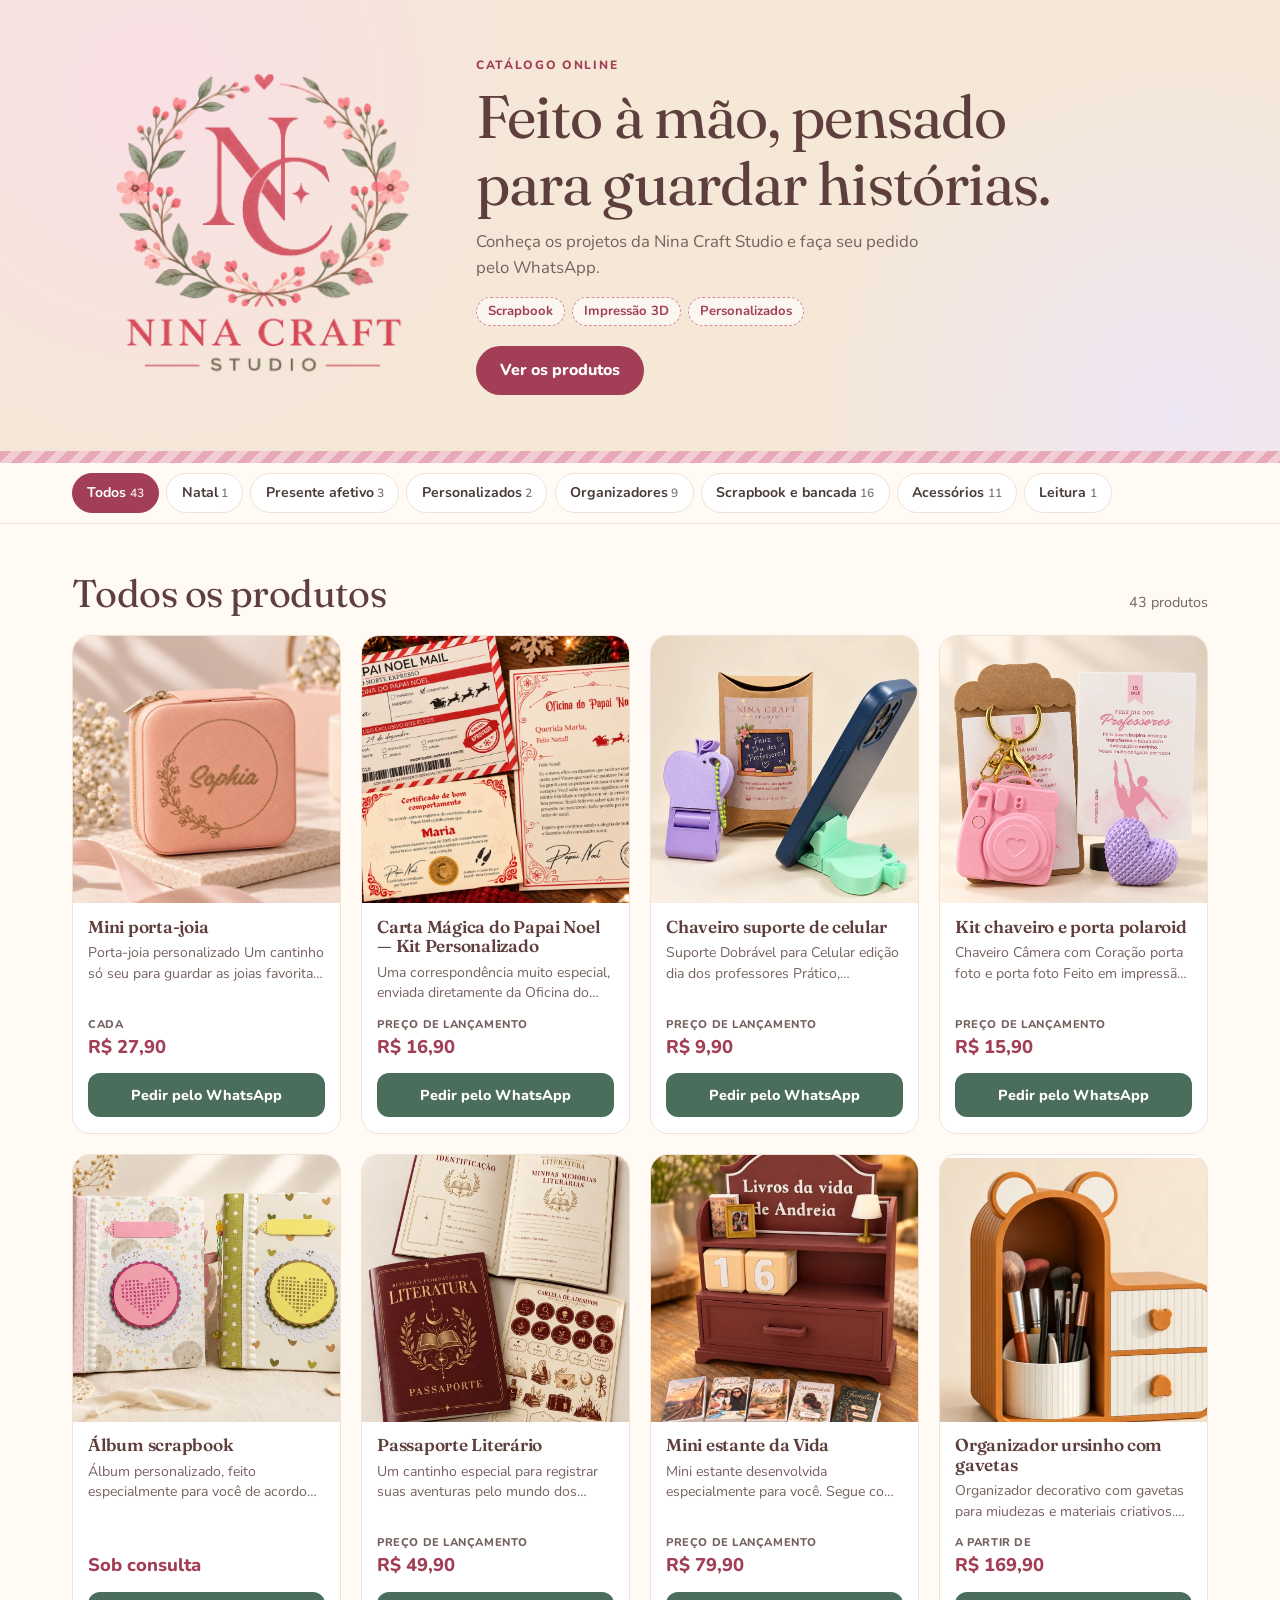
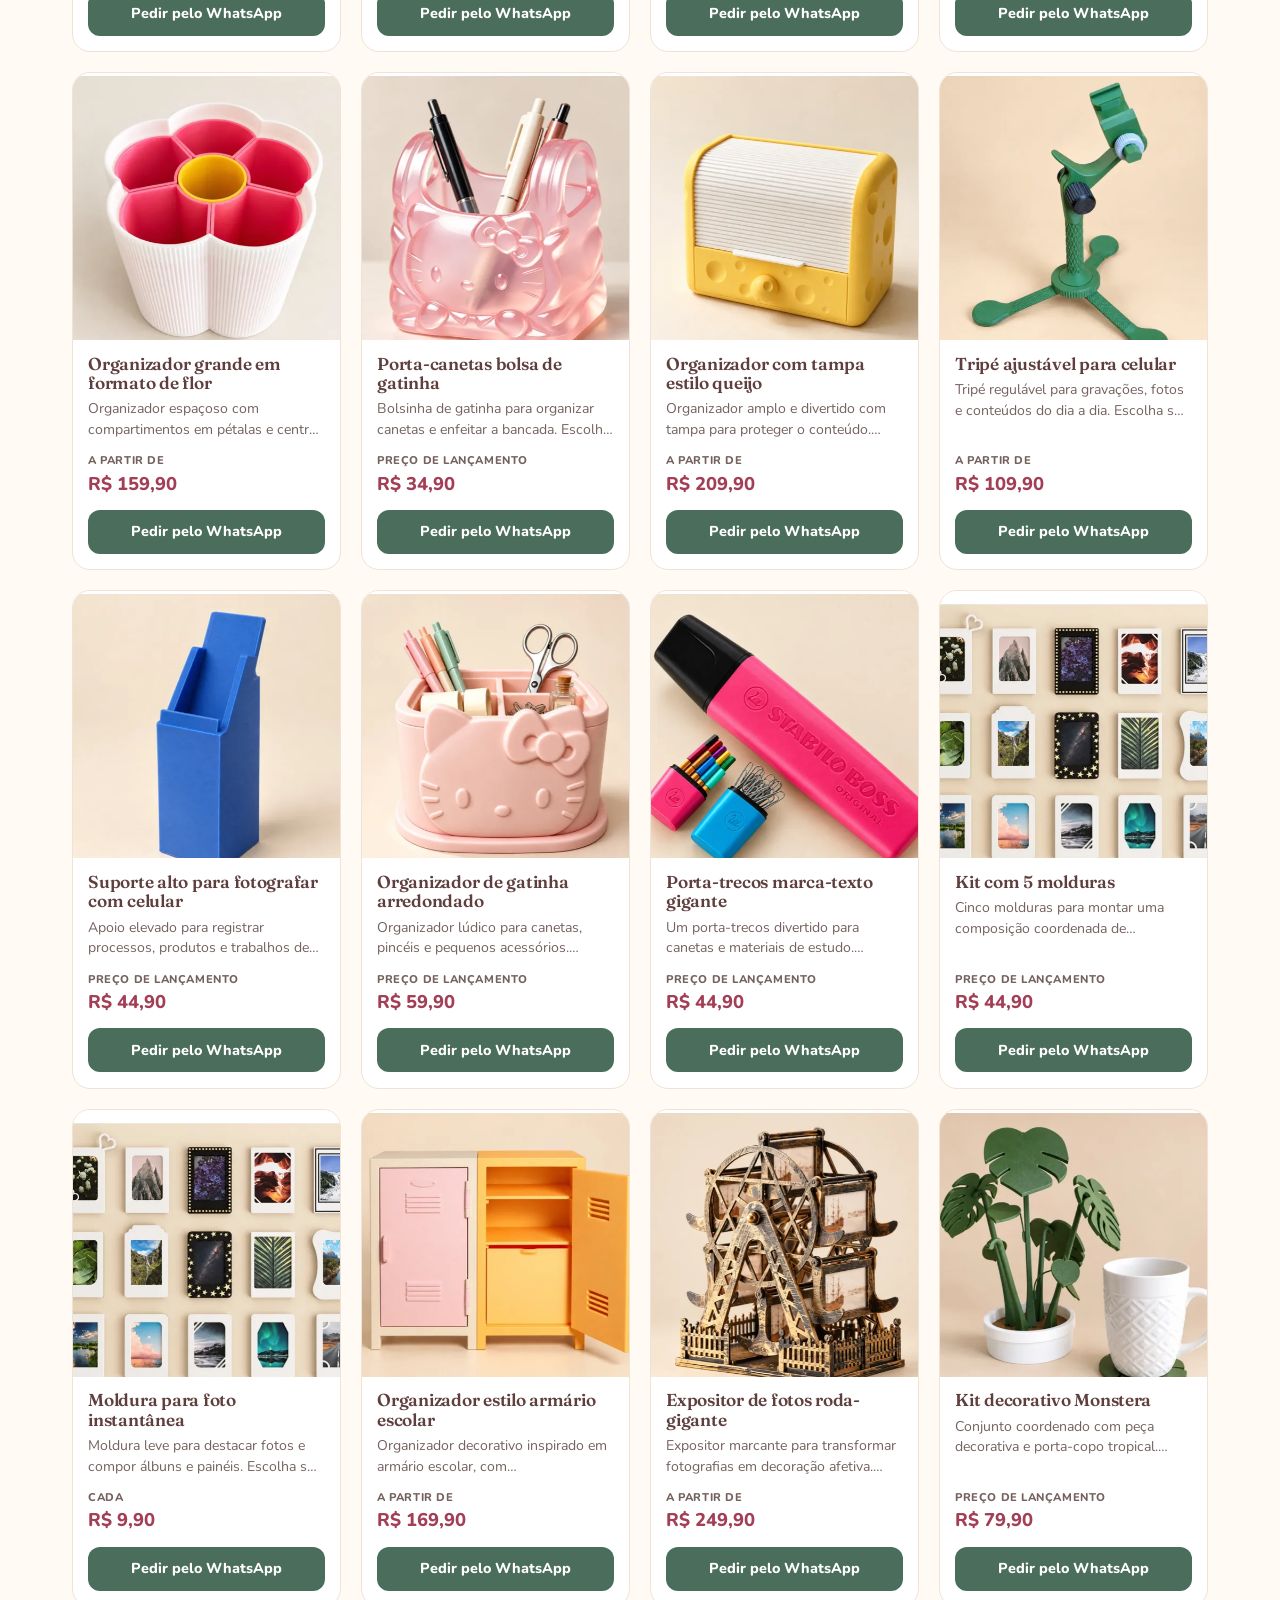
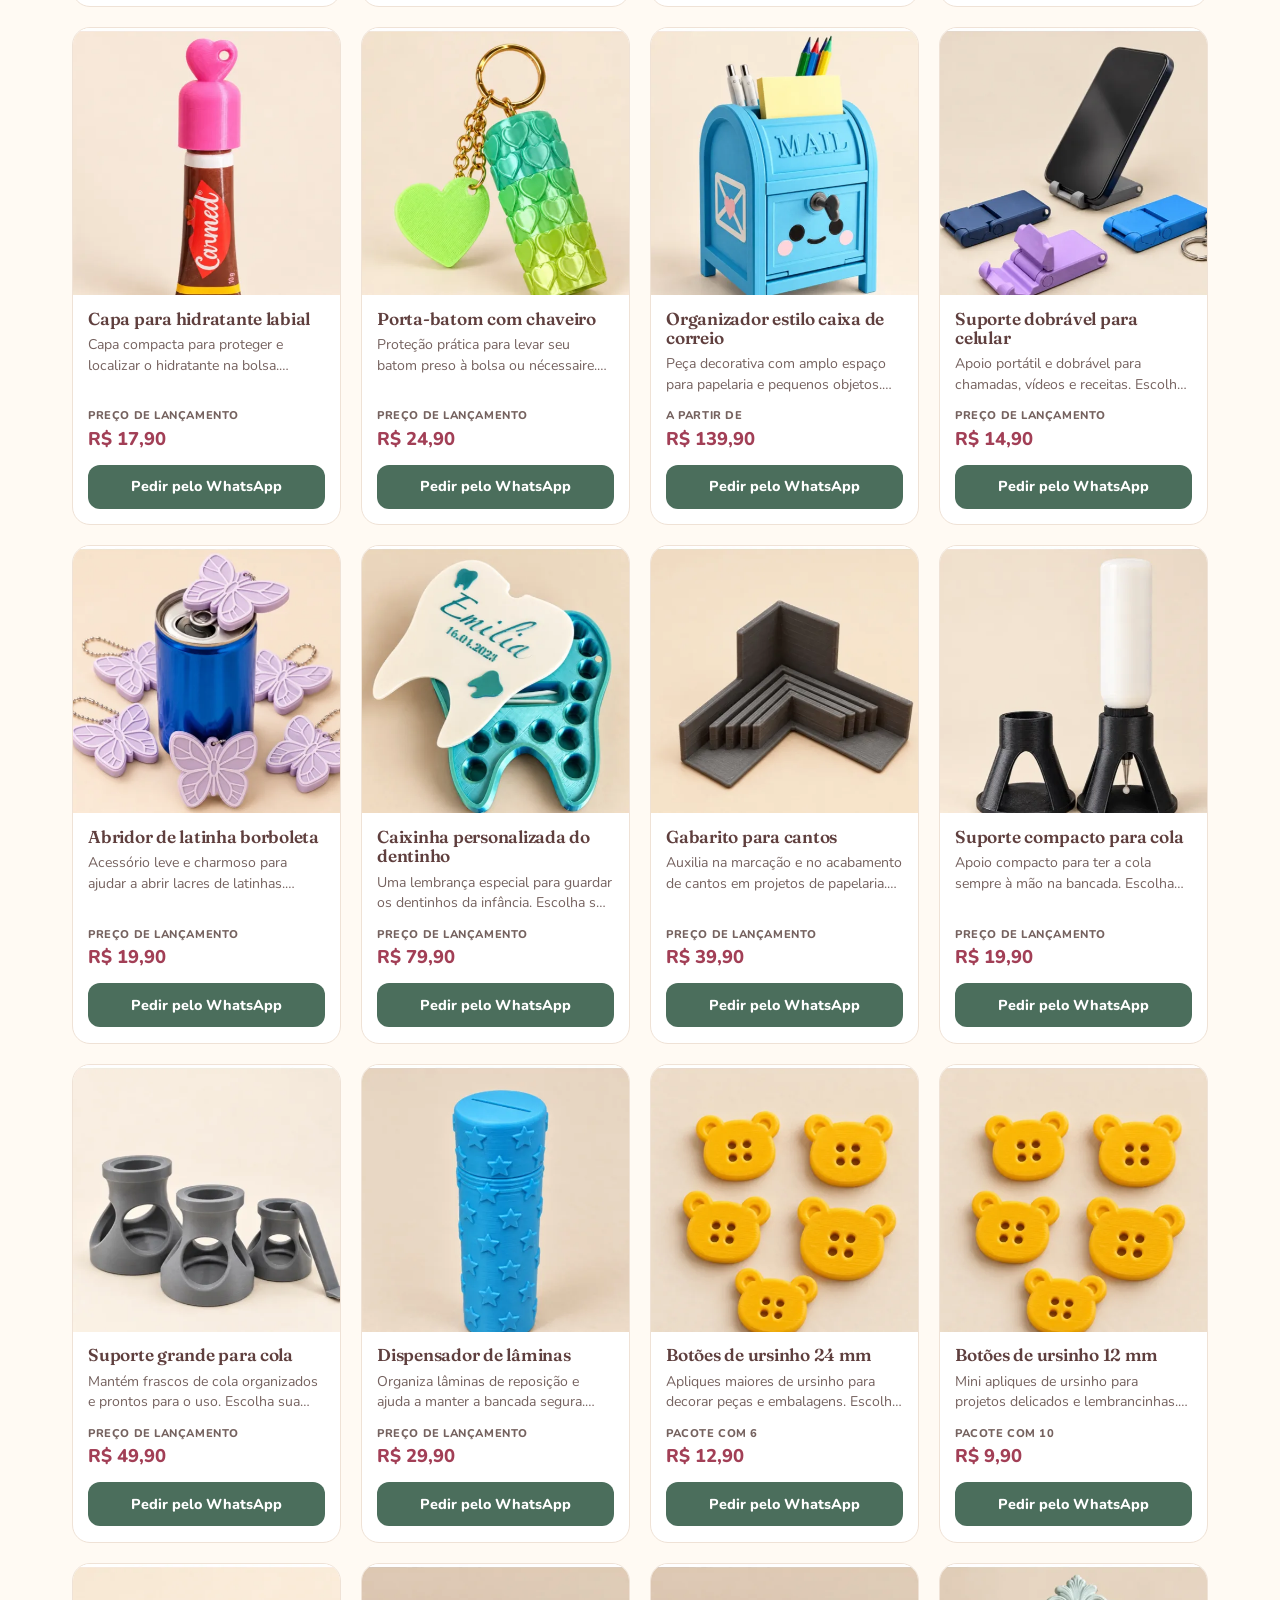
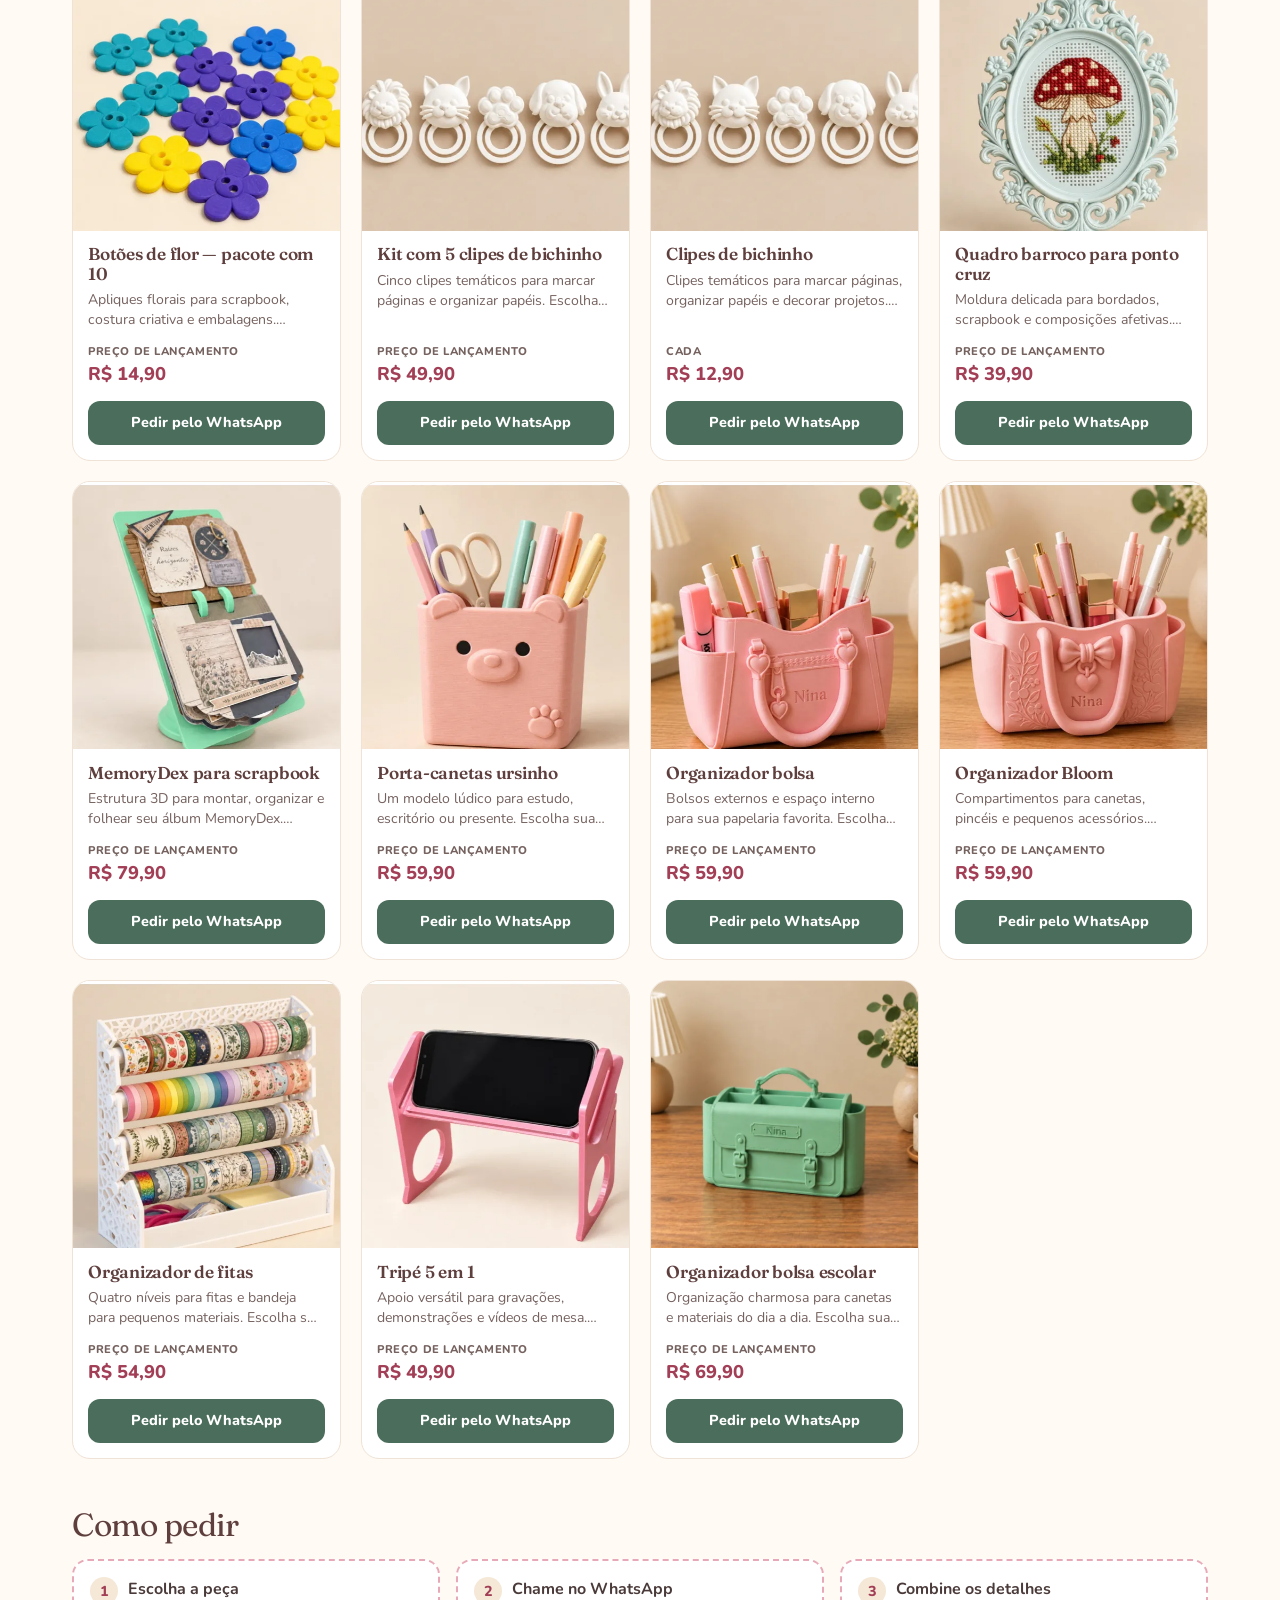
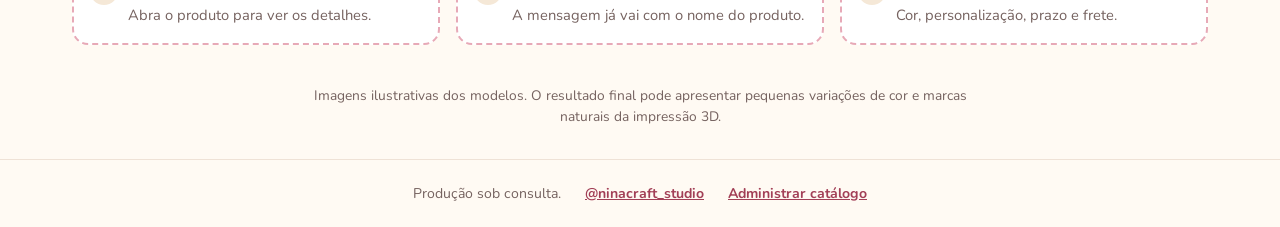
==== index.html @ ea5b1ce5 "Catálogo Nina Craft Studio Site estático com 43 produtos, filtro por categoria, página de detalhe e " ====
<!doctype html>
<html lang="pt-BR">
<head>
<meta charset="utf-8">
<meta name="viewport" content="width=device-width, initial-scale=1">
<title>Nina Craft Studio | Catálogo</title>
<meta name="description" content="Presentes e papelaria feitos à mão para guardar histórias. Scrapbook, impressão 3D e personalizados. Peça pelo WhatsApp.">
<meta name="theme-color" content="#FFFAF3">
<link rel="canonical" href="https://soananina.github.io/ninacraftstudio/">
<meta property="og:type" content="website">
<meta property="og:title" content="Nina Craft Studio | Catálogo">
<meta property="og:description" content="Presentes e papelaria feitos à mão para guardar histórias.">
<meta property="og:url" content="https://soananina.github.io/ninacraftstudio/">
<meta property="og:image" content="https://soananina.github.io/ninacraftstudio/nina-craft-logo.png">
<link rel="icon" href="favicon.svg">
<link rel="preconnect" href="https://fonts.googleapis.com">
<link rel="preconnect" href="https://fonts.gstatic.com" crossorigin>
<link rel="stylesheet" href="https://fonts.googleapis.com/css2?family=Fraunces:opsz,wght@9..144,400;9..144,600&family=Nunito:wght@400;600;700;800&display=swap">
<link rel="stylesheet" href="styles.css">
</head>
<body>
<header class="hero">
  <div class="hero-inner">
    <img class="hero-logo" src="nina-craft-logo.png" alt="Nina Craft Studio" width="360" height="360">
    <div class="hero-copy">
      <p class="eyebrow">Catálogo online</p>
      <h1>Feito à mão, pensado para guardar histórias.</h1>
      <p class="hero-text">Conheça os projetos da Nina Craft Studio e faça seu pedido pelo WhatsApp.</p>
      <ul class="hero-tags" aria-label="O que fazemos">
        <li>Scrapbook</li><li>Impressão 3D</li><li>Personalizados</li>
      </ul>
      <a class="hero-cta" href="#produtos">Ver os produtos</a>
    </div>
  </div>
</header>

<main id="produtos">
  <nav class="filters" aria-label="Filtrar por categoria"><div id="filters" class="filters-row"></div></nav>
  <section class="catalog" aria-labelledby="catalog-title">
    <div class="catalog-head">
      <h2 id="catalog-title">Todos os produtos</h2>
      <span id="count" aria-live="polite"></span>
    </div>
    <div id="catalog" class="grid"></div>
    <div id="empty" class="empty" hidden><h3>Novidades em breve</h3><p>O catálogo está sendo preparado com carinho.</p></div>
    <noscript><p class="note">Ative o JavaScript para ver o catálogo.</p></noscript>
  </section>

  <section class="how" aria-labelledby="how-title">
    <h2 id="how-title">Como pedir</h2>
    <ol>
      <li><strong>Escolha a peça</strong><span>Abra o produto para ver os detalhes.</span></li>
      <li><strong>Chame no WhatsApp</strong><span>A mensagem já vai com o nome do produto.</span></li>
      <li><strong>Combine os detalhes</strong><span>Cor, personalização, prazo e frete.</span></li>
    </ol>
  </section>
  <p id="note" class="note" hidden>Imagens ilustrativas dos modelos. O resultado final pode apresentar pequenas variações de cor e marcas naturais da impressão 3D.</p>
</main>

<footer class="footer">
  <p>Produção sob consulta.</p>
  <a href="https://www.instagram.com/ninacraft_studio/" target="_blank" rel="noreferrer">@ninacraft_studio</a>
  <a href="admin/">Administrar catálogo</a>
</footer>

<dialog id="detail" class="detail" aria-labelledby="detail-title">
  <button id="detail-close" class="detail-close" type="button" aria-label="Fechar">×</button>
  <div class="detail-media"><img id="detail-img" alt=""></div>
  <div class="detail-body">
    <p id="detail-cat" class="eyebrow"></p>
    <h2 id="detail-title"></h2>
    <div id="detail-price" class="price price-lg"></div>
    <p id="detail-desc" class="detail-desc"></p>
    <a id="detail-wa" class="wa wa-lg" target="_blank" rel="noreferrer">Pedir pelo WhatsApp</a>
  </div>
</dialog>
<script src="catalogo.js"></script>
</body>
</html>
---- styles.css ----
:root {
  color-scheme: light;
  /* Paleta da marca */
  --rose:#C45A6F; --rose-soft:#E7A9B7; --rose-mid:#D98799; --lilac:#B89CC9; --mint:#8FAE9B; --sand:#F5E8D7;
  /* Derivadas para leitura */
  --rose-ink:#A23F56; --cream:#FFFAF3; --paper:#FFFFFF; --ink:#4A3A39; --ink-soft:#75625F; --head:#5F3F3E;
  --line:#EFE2D6; --wa:#4B6E5C; --wa-hover:#3C5A4B;
  --head-font:"Fraunces",Georgia,"Times New Roman",serif; --body-font:"Nunito",system-ui,-apple-system,"Segoe UI",sans-serif;
  --tape:repeating-linear-gradient(135deg,var(--rose-soft) 0 8px,#F3CDD6 8px 16px);
}
*,*::before,*::after { box-sizing:border-box; margin:0; padding:0; }
html { scroll-behavior:smooth; scroll-padding-top:72px; -webkit-text-size-adjust:100%; }
body { background:var(--cream); color:var(--ink); font:400 1rem/1.55 var(--body-font); -webkit-font-smoothing:antialiased; }
body.has-dialog { overflow:hidden; }
img { display:block; max-width:100%; }
a { color:inherit; }
ul,ol { list-style:none; }
h1,h2,h3 { font-family:var(--head-font); font-weight:400; color:var(--head); letter-spacing:-.015em; line-height:1.12; }
:focus-visible { outline:3px solid var(--rose); outline-offset:2px; border-radius:6px; }
.eyebrow { color:var(--rose-ink); font-weight:800; font-size:.75rem; letter-spacing:.14em; text-transform:uppercase; }

/* Topo */
.hero { background:radial-gradient(circle at 12% 20%,#F9DFE5 0,transparent 34%),radial-gradient(circle at 92% 90%,#EFE6F5 0,transparent 30%),var(--sand); position:relative; }
.hero::after { content:""; display:block; height:12px; background:var(--tape); }
.hero-inner { max-width:1120px; margin:auto; padding:clamp(1.5rem,5vw,3.5rem) clamp(1rem,4vw,2rem); display:grid; grid-template-columns:minmax(0,300px) 1fr; gap:clamp(1.5rem,5vw,4rem); align-items:center; }
.hero-logo { width:100%; height:auto; }
.hero-copy h1 { font-size:clamp(2rem,5.2vw,3.75rem); margin:.5rem 0 .75rem; max-width:17ch; }
.hero-text { color:var(--ink-soft); font-size:1.05rem; max-width:46ch; }
.hero-tags { display:flex; flex-wrap:wrap; gap:.4rem; margin:1rem 0 1.25rem; }
.hero-tags li { padding:.2rem .7rem; border:1.5px dashed var(--rose-mid); border-radius:999px; color:var(--rose-ink); background:rgba(255,255,255,.6); font-size:.82rem; font-weight:700; }
.hero-cta { display:inline-block; padding:.75rem 1.5rem; border-radius:999px; background:var(--rose-ink); color:#fff; font-weight:800; text-decoration:none; transition:background .15s; }
.hero-cta:hover { background:#8A3448; }

/* Filtros */
.filters { position:sticky; top:0; z-index:5; background:rgba(255,250,243,.95); backdrop-filter:blur(8px); border-bottom:1px solid var(--line); }
.filters-row { max-width:1200px; margin:auto; padding:.65rem clamp(1rem,4vw,2rem); display:flex; gap:.45rem; overflow-x:auto; scrollbar-width:none; }
.filters-row::-webkit-scrollbar { display:none; }
.chip { flex:none; min-height:40px; padding:.4rem .9rem; border:1.5px solid var(--line); border-radius:999px; background:var(--paper); color:var(--ink); font:700 .88rem var(--body-font); cursor:pointer; transition:background .15s,color .15s,border-color .15s; }
.chip:hover { border-color:var(--rose-mid); }
.chip small { font-size:.75rem; font-weight:600; opacity:.7; margin-left:.2rem; }
.chip[aria-pressed="true"] { background:var(--rose-ink); border-color:var(--rose-ink); color:#fff; }
.chip[aria-pressed="true"] small { opacity:.9; }

/* Grade */
.catalog { max-width:1200px; margin:auto; padding:clamp(1.5rem,4vw,3rem) clamp(1rem,4vw,2rem); }
.catalog-head { display:flex; justify-content:space-between; align-items:baseline; gap:1rem; margin-bottom:1.25rem; }
.catalog-head h2 { font-size:clamp(1.6rem,3.5vw,2.4rem); }
.catalog-head span { flex:none; color:var(--ink-soft); font-size:.9rem; }
.grid { display:grid; grid-template-columns:repeat(4,minmax(0,1fr)); gap:1.25rem; }
.card { display:flex; flex-direction:column; min-width:0; background:var(--paper); border:1px solid var(--line); border-radius:18px; overflow:hidden; transition:transform .18s,box-shadow .18s; }
.card:hover { transform:translateY(-3px); box-shadow:0 14px 30px rgba(95,63,62,.11); }
.card-link { display:flex; flex-direction:column; flex:1; text-decoration:none; color:inherit; }
.card-photo { aspect-ratio:1; overflow:hidden; background:var(--sand); }
.card-photo img { width:100%; height:100%; object-fit:cover; transition:transform .3s; }
.card:hover .card-photo img { transform:scale(1.03); }
.card-text { padding:.85rem .95rem 0; flex:1; display:flex; flex-direction:column; gap:.45rem; }
.card h3 { font-size:1.08rem; font-weight:600; }
.card-desc { color:var(--ink-soft); font-size:.88rem; line-height:1.45; display:-webkit-box; -webkit-box-orient:vertical; -webkit-line-clamp:2; overflow:hidden; }
.price { margin-top:auto; padding-top:.3rem; display:grid; }
.price span { color:var(--ink-soft); font-size:.7rem; font-weight:800; letter-spacing:.05em; text-transform:uppercase; }
.price strong { color:var(--rose-ink); font-size:1.15rem; font-weight:800; }
.price-lg { margin-top:.5rem; }
.price-lg strong { font-size:1.6rem; }
.wa { display:flex; align-items:center; justify-content:center; min-height:44px; margin:.75rem .95rem .95rem; padding:.5rem .6rem; border-radius:12px; background:var(--wa); color:#fff; font-weight:800; font-size:.9rem; line-height:1.2; text-align:center; text-decoration:none; transition:background .15s; }
.wa:hover { background:var(--wa-hover); }
.wa-off { background:#B5AAA6; }
.empty { padding:3rem 1.5rem; text-align:center; border:2px dashed var(--line); border-radius:18px; color:var(--ink-soft); }
.empty h3 { font-size:1.5rem; margin-bottom:.4rem; }

/* Como pedir */
.how { max-width:1200px; margin:0 auto; padding:0 clamp(1rem,4vw,2rem) clamp(1.5rem,4vw,2.5rem); }
.how h2 { font-size:clamp(1.5rem,3vw,2rem); margin-bottom:1rem; }
.how ol { display:grid; grid-template-columns:repeat(3,minmax(0,1fr)); gap:1rem; counter-reset:step; }
.how li { counter-increment:step; display:grid; gap:.15rem; padding:1rem 1.1rem 1rem 3.4rem; position:relative; border:2px dashed var(--rose-soft); border-radius:16px; background:var(--paper); }
.how li::before { content:counter(step); position:absolute; left:1rem; top:1rem; width:1.75rem; height:1.75rem; display:grid; place-items:center; border-radius:50%; background:var(--sand); color:var(--rose-ink); font-weight:800; font-size:.9rem; }
.how span { color:var(--ink-soft); font-size:.92rem; }
.note { max-width:720px; margin:0 auto; padding:0 1rem 2rem; color:var(--ink-soft); font-size:.86rem; text-align:center; }

.footer { display:flex; flex-wrap:wrap; justify-content:center; gap:.5rem 1.5rem; padding:1.4rem 1rem; border-top:1px solid var(--line); color:var(--ink-soft); font-size:.88rem; }
.footer a { color:var(--rose-ink); font-weight:700; }

/* Detalhe */
.detail { width:min(920px,calc(100vw - 2rem)); max-height:calc(100dvh - 2rem); margin:auto; border:0; border-radius:20px; overflow:hidden; background:var(--paper); color:var(--ink); box-shadow:0 30px 70px rgba(50,30,30,.3); }
.detail[open] { display:grid; grid-template-columns:minmax(0,1fr) minmax(0,1fr); }
.detail::backdrop { background:rgba(60,40,40,.55); }
.detail-media { background:var(--sand); min-height:0; }
.detail-media img { width:100%; height:100%; max-height:calc(100dvh - 2rem); object-fit:cover; }
.detail-body { padding:1.75rem 1.5rem 1.5rem; overflow-y:auto; max-height:calc(100dvh - 2rem); display:flex; flex-direction:column; gap:.5rem; }
.detail-body h2 { font-size:clamp(1.5rem,3vw,2rem); padding-right:2rem; }
.detail-desc { white-space:pre-line; color:var(--ink-soft); margin:.5rem 0 .75rem; overflow-wrap:anywhere; }
.wa-lg { margin:auto 0 0; flex:none; min-height:50px; font-size:1rem; }
.detail-close { position:absolute; top:.6rem; right:.6rem; z-index:2; width:44px; height:44px; border:0; border-radius:50%; background:rgba(255,255,255,.92); color:var(--head); font-size:1.6rem; line-height:1; cursor:pointer; box-shadow:0 2px 8px rgba(0,0,0,.15); }

@media (max-width:1000px) { .grid { grid-template-columns:repeat(3,minmax(0,1fr)); } }
@media (max-width:720px) {
  .hero-inner { grid-template-columns:96px 1fr; gap:.9rem 1rem; align-items:start; }
  .hero-copy { display:contents; }
  .hero-logo { grid-row:1 / span 2; }
  .hero-copy .eyebrow { grid-column:2; align-self:end; }
  .hero-copy h1 { grid-column:2; margin:0; font-size:1.6rem; }
  .hero-text,.hero-tags,.hero-cta { grid-column:1 / -1; }
  .hero-tags { margin:0; }
  .hero-cta { text-align:center; }
  .grid { grid-template-columns:repeat(2,minmax(0,1fr)); gap:.75rem; }
  .card { border-radius:14px; }
  .card-desc { display:none; }
  .card-text { padding:.65rem .7rem 0; }
  .card h3 { font-size:.98rem; }
  .price strong { font-size:1.05rem; }
  .wa { margin:.6rem .7rem .7rem; font-size:.82rem; }
  .how ol { grid-template-columns:1fr; gap:.6rem; }
  .detail { width:100vw; max-width:100vw; max-height:92dvh; margin:auto 0 0; border-radius:20px 20px 0 0; }
  .detail[open] { display:block; overflow-y:auto; }
  .detail-media img { height:auto; max-height:46dvh; }
  .detail-body { max-height:none; overflow:visible; padding:1.1rem 1rem 1.25rem; }
  .wa-lg { margin-top:.5rem; font-size:1rem; }
  .detail-close { position:sticky; float:right; top:.6rem; margin:.6rem .6rem -3.35rem 0; }
}
@media (prefers-reduced-motion:reduce) { *,*::before,*::after { transition:none!important; scroll-behavior:auto!important; } }
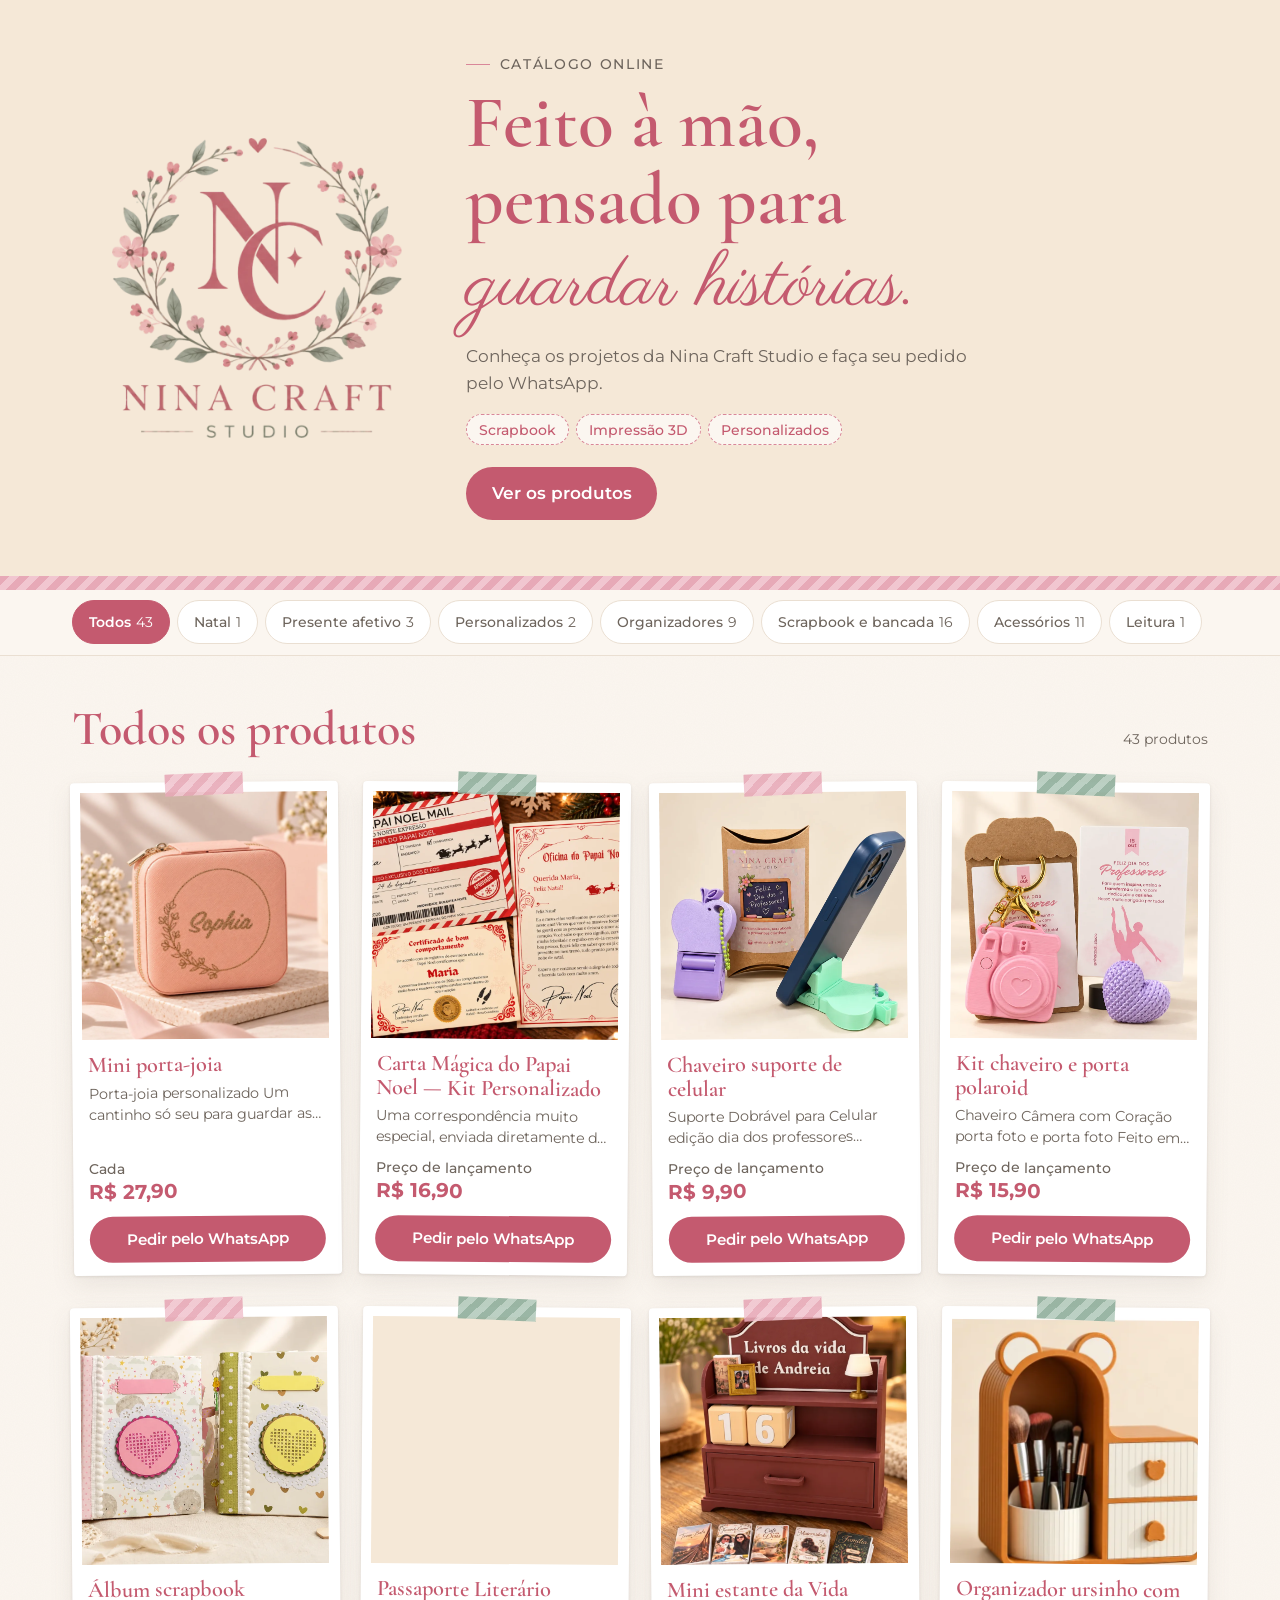
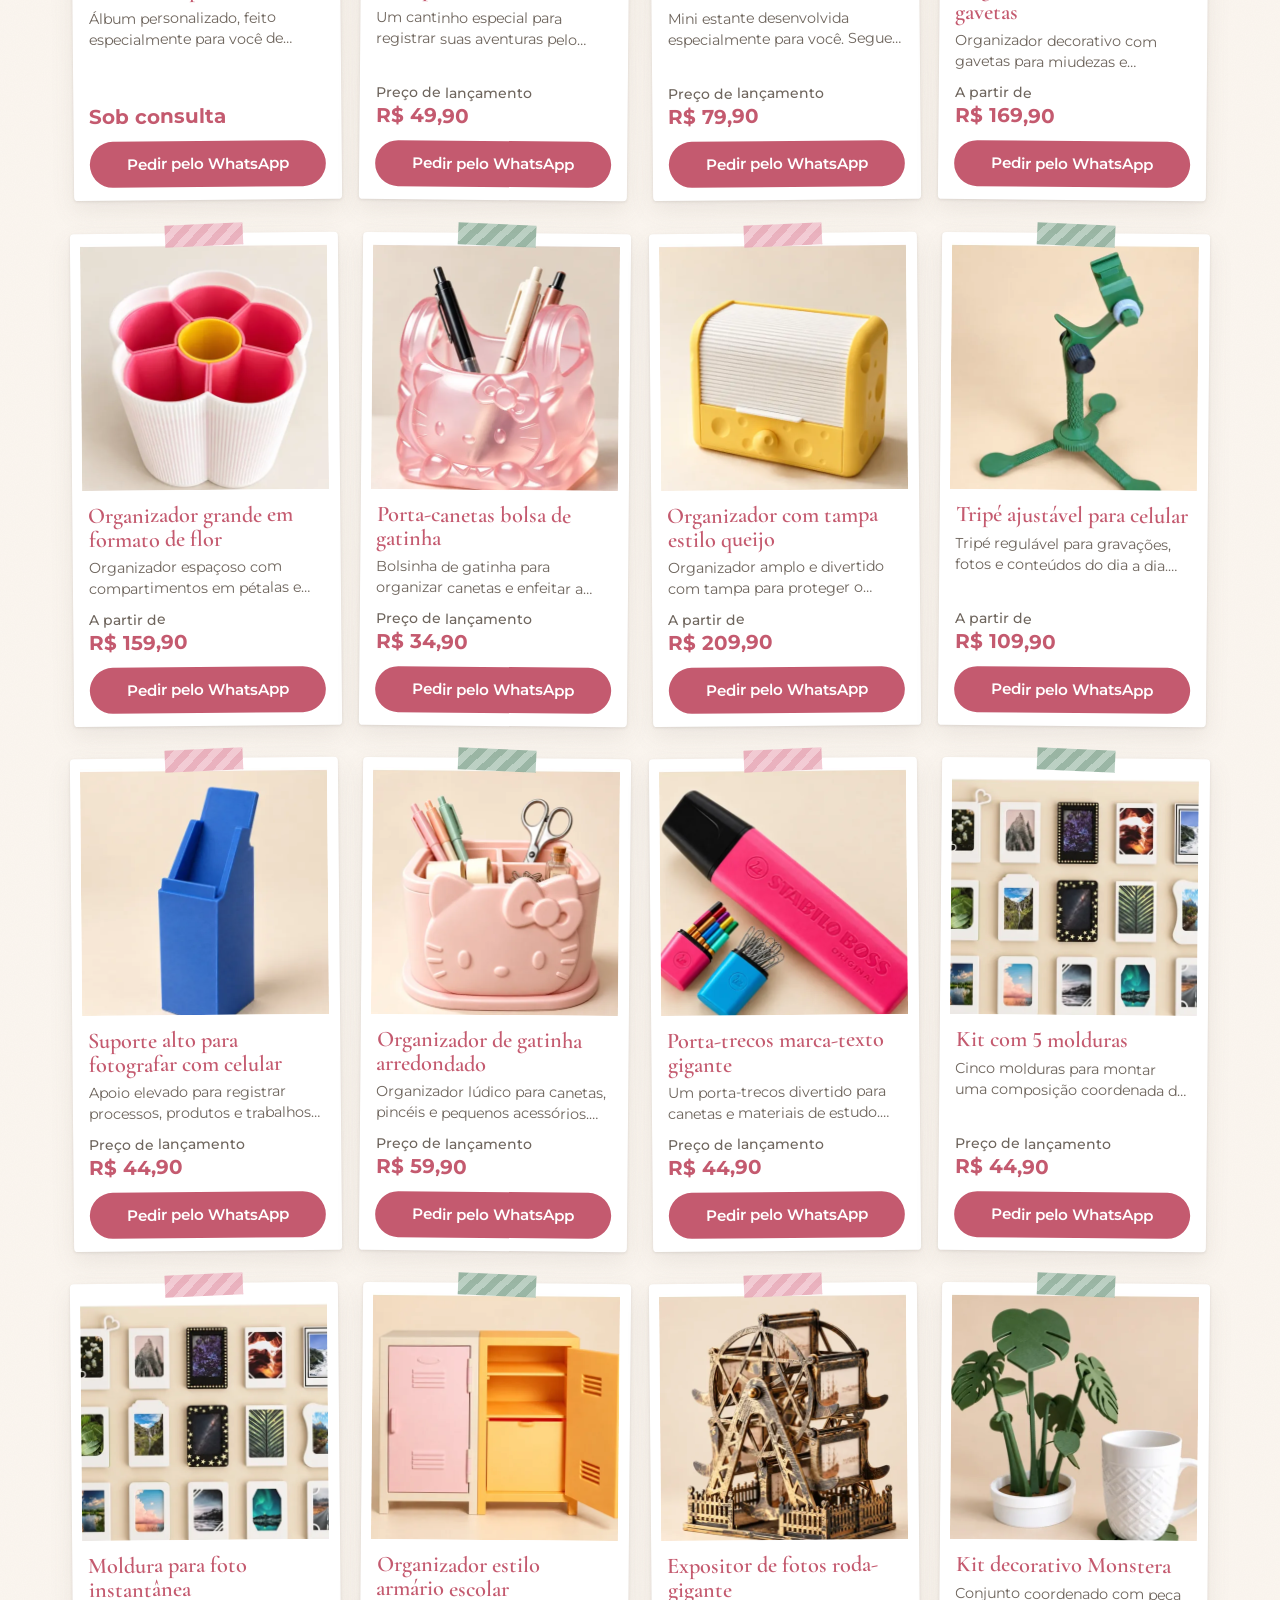
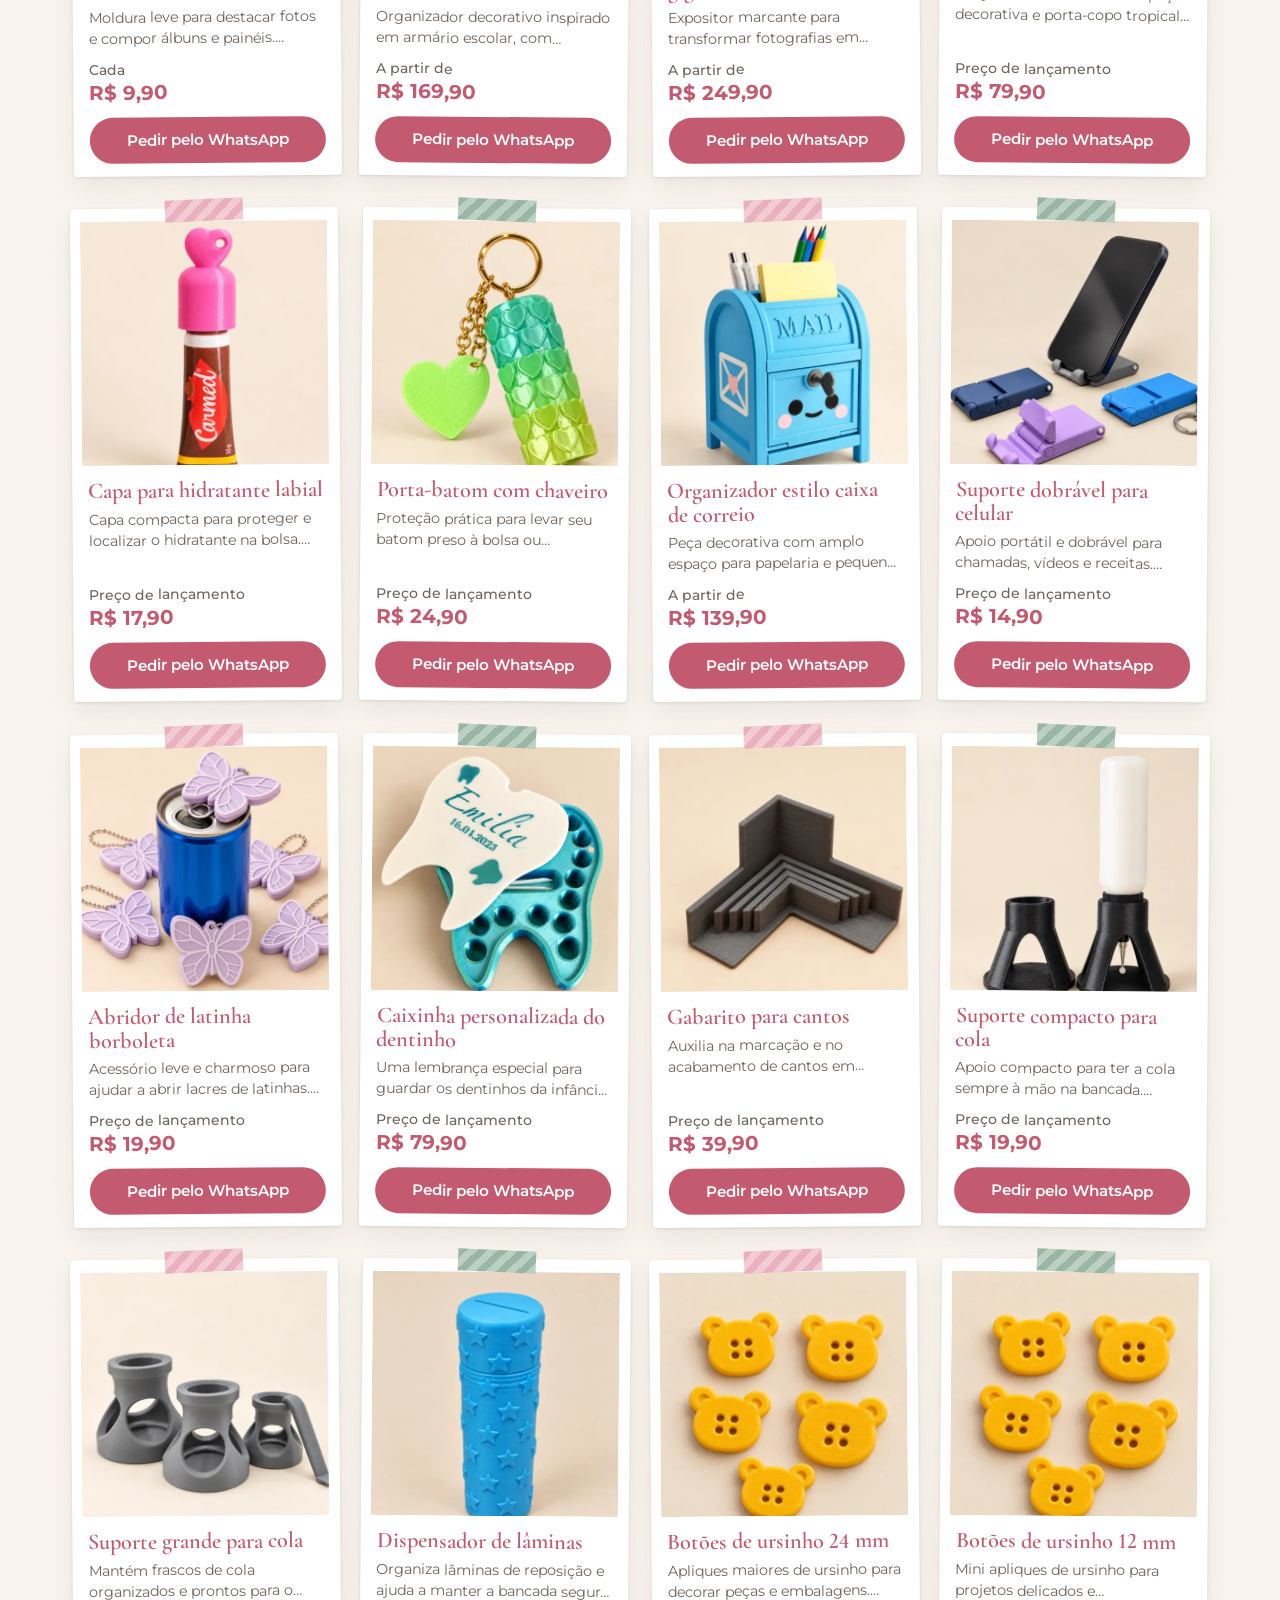
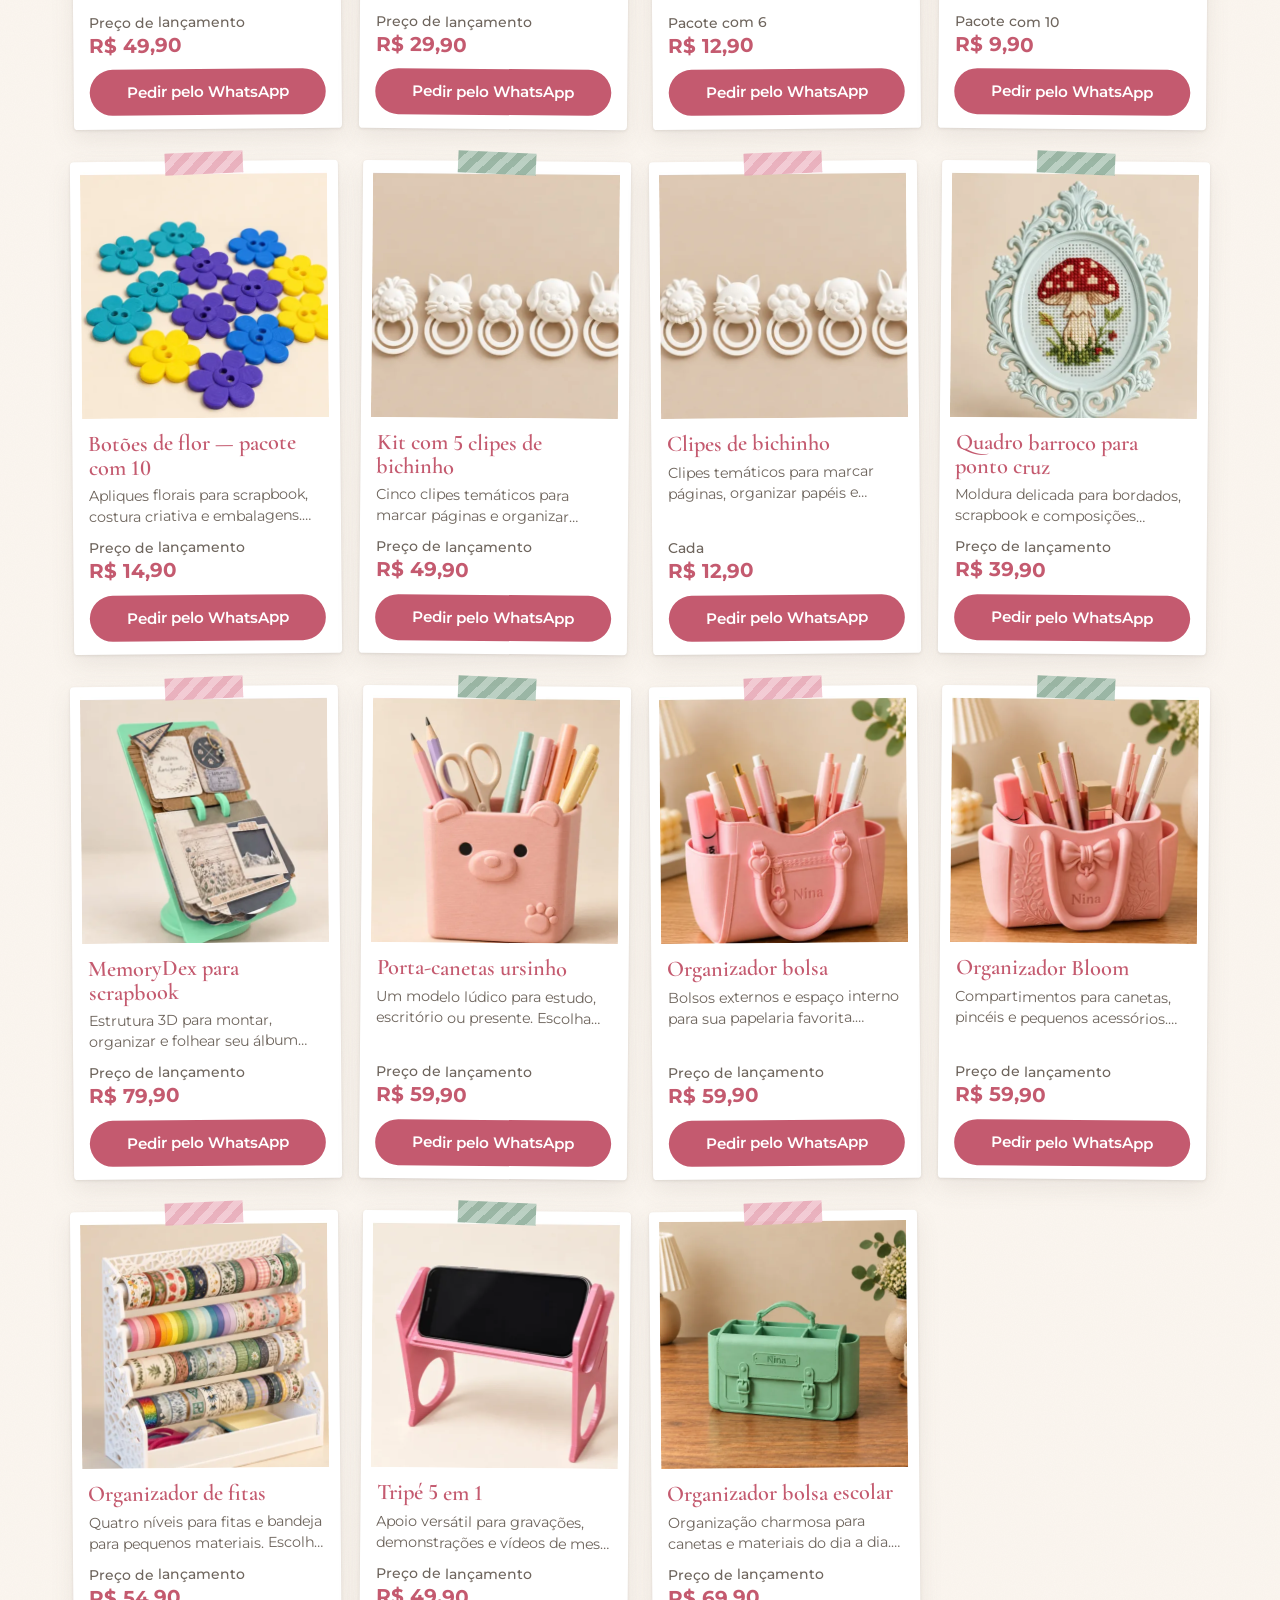
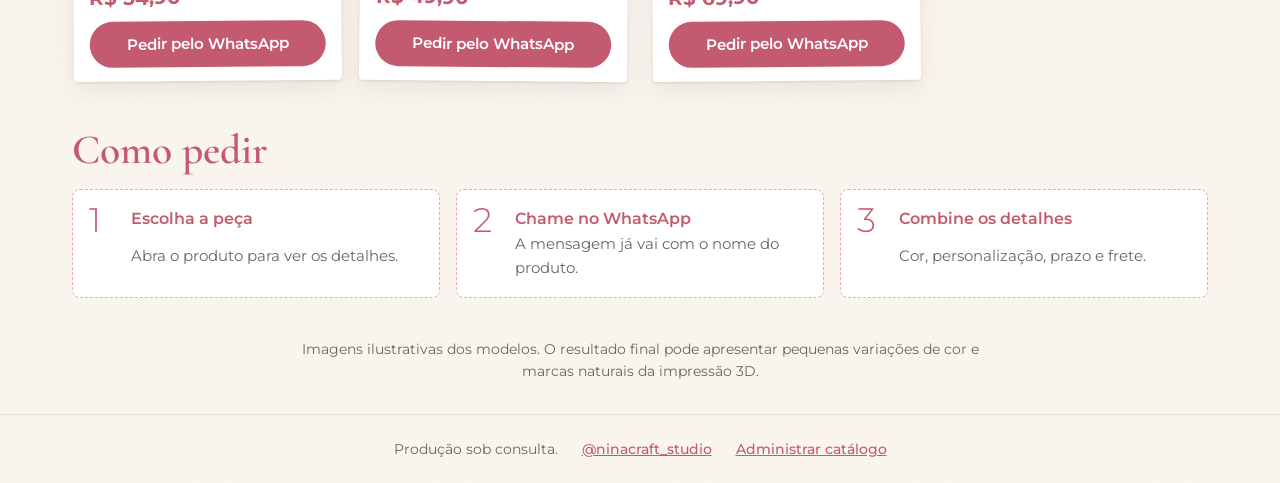
==== commit bdf63c29: "Aplica sistema visual da marca ao catálogo Logo oficial, paleta, Cormorant Garamond, Montserrat e Pa" ====
--- a/index.html
+++ b/index.html
@@ -5,7 +5,7 @@
 <meta name="viewport" content="width=device-width, initial-scale=1">
 <title>Nina Craft Studio | Catálogo</title>
 <meta name="description" content="Presentes e papelaria feitos à mão para guardar histórias. Scrapbook, impressão 3D e personalizados. Peça pelo WhatsApp.">
-<meta name="theme-color" content="#FFFAF3">
+<meta name="theme-color" content="#FBF6F0">
 <link rel="canonical" href="https://soananina.github.io/ninacraftstudio/">
 <meta property="og:type" content="website">
 <meta property="og:title" content="Nina Craft Studio | Catálogo">
@@ -15,16 +15,16 @@
 <link rel="icon" href="favicon.svg">
 <link rel="preconnect" href="https://fonts.googleapis.com">
 <link rel="preconnect" href="https://fonts.gstatic.com" crossorigin>
-<link rel="stylesheet" href="https://fonts.googleapis.com/css2?family=Fraunces:opsz,wght@9..144,400;9..144,600&family=Nunito:wght@400;600;700;800&display=swap">
+<link rel="stylesheet" href="https://fonts.googleapis.com/css2?family=Cormorant+Garamond:wght@500;600&family=Montserrat:wght@300;400;500;600;700&family=Parisienne&display=swap">
 <link rel="stylesheet" href="styles.css">
 </head>
 <body>
 <header class="hero">
   <div class="hero-inner">
-    <img class="hero-logo" src="nina-craft-logo.png" alt="Nina Craft Studio" width="360" height="360">
+    <img class="hero-logo" src="nina-craft-logo.webp" alt="Nina Craft Studio" width="700" height="724">
     <div class="hero-copy">
       <p class="eyebrow">Catálogo online</p>
-      <h1>Feito à mão, pensado para guardar histórias.</h1>
+      <h1>Feito à mão, pensado para <span class="script">guardar histórias.</span></h1>
       <p class="hero-text">Conheça os projetos da Nina Craft Studio e faça seu pedido pelo WhatsApp.</p>
       <ul class="hero-tags" aria-label="O que fazemos">
         <li>Scrapbook</li><li>Impressão 3D</li><li>Personalizados</li>
--- a/styles.css
+++ b/styles.css
@@ -1,119 +1,132 @@
+/* Sistema visual Nina Craft (nina-craft-artes/marca/marca.css, logo nova de 28/10/2026).
+   Texto só em rosa principal ou taupe. Rosa claro, rosa extra, lilás, menta e bege são só fundos, fitas e filetes.
+   Nenhum texto abaixo de 14px. */
 :root {
   color-scheme: light;
-  /* Paleta da marca */
-  --rose:#C45A6F; --rose-soft:#E7A9B7; --rose-mid:#D98799; --lilac:#B89CC9; --mint:#8FAE9B; --sand:#F5E8D7;
-  /* Derivadas para leitura */
-  --rose-ink:#A23F56; --cream:#FFFAF3; --paper:#FFFFFF; --ink:#4A3A39; --ink-soft:#75625F; --head:#5F3F3E;
-  --line:#EFE2D6; --wa:#4B6E5C; --wa-hover:#3C5A4B;
-  --head-font:"Fraunces",Georgia,"Times New Roman",serif; --body-font:"Nunito",system-ui,-apple-system,"Segoe UI",sans-serif;
-  --tape:repeating-linear-gradient(135deg,var(--rose-soft) 0 8px,#F3CDD6 8px 16px);
+  --rosa:#C45A6F; --rosa-claro:#E7A9B7; --lilas:#B89CC9; --menta:#8FAE9B; --bege:#F5E8D7; --rosa-extra:#D98799;
+  --fundo:#FBF6F0; --taupe:#6E655D; --branco:#FFFFFF; --linha:#EADFD2;
+  --serif:"Cormorant Garamond",Georgia,serif; --sans:"Montserrat",Helvetica,Arial,sans-serif; --script:"Parisienne",cursive;
+  --fita-rosa:repeating-linear-gradient(135deg,var(--rosa-claro) 0 7px,#F1C6D0 7px 14px);
+  --fita-menta:repeating-linear-gradient(135deg,var(--menta) 0 7px,#B4CBBD 7px 14px);
 }
 *,*::before,*::after { box-sizing:border-box; margin:0; padding:0; }
-html { scroll-behavior:smooth; scroll-padding-top:72px; -webkit-text-size-adjust:100%; }
-body { background:var(--cream); color:var(--ink); font:400 1rem/1.55 var(--body-font); -webkit-font-smoothing:antialiased; }
+html { scroll-behavior:smooth; scroll-padding-top:76px; -webkit-text-size-adjust:100%; }
+body {
+  color:var(--taupe); font:400 1rem/1.6 var(--sans); -webkit-font-smoothing:antialiased;
+  background-color:var(--fundo);
+  background-image:url("data:image/svg+xml,%3Csvg xmlns='http://www.w3.org/2000/svg' width='240' height='240'%3E%3Cfilter id='n'%3E%3CfeTurbulence type='fractalNoise' baseFrequency='.9' numOctaves='2'/%3E%3CfeColorMatrix values='0 0 0 0 .55 0 0 0 0 .45 0 0 0 0 .35 0 0 0 .05 0'/%3E%3C/filter%3E%3Crect width='240' height='240' filter='url(%23n)'/%3E%3C/svg%3E");
+}
 body.has-dialog { overflow:hidden; }
 img { display:block; max-width:100%; }
 a { color:inherit; }
 ul,ol { list-style:none; }
-h1,h2,h3 { font-family:var(--head-font); font-weight:400; color:var(--head); letter-spacing:-.015em; line-height:1.12; }
-:focus-visible { outline:3px solid var(--rose); outline-offset:2px; border-radius:6px; }
-.eyebrow { color:var(--rose-ink); font-weight:800; font-size:.75rem; letter-spacing:.14em; text-transform:uppercase; }
+h1,h2,h3 { font-family:var(--serif); font-weight:600; color:var(--rosa); line-height:1.05; font-variant-numeric:lining-nums; }
+:focus-visible { outline:3px solid var(--rosa); outline-offset:2px; border-radius:4px; }
+.eyebrow { display:flex; align-items:center; gap:.6rem; color:var(--taupe); font-weight:500; font-size:.875rem; line-height:1.2; letter-spacing:.12em; text-transform:uppercase; }
+.eyebrow::before { content:""; flex:none; width:24px; height:1.5px; background:var(--rosa-extra); }
+.script { font-family:var(--script); font-weight:400; color:var(--rosa); line-height:1.1; }
 
 /* Topo */
-.hero { background:radial-gradient(circle at 12% 20%,#F9DFE5 0,transparent 34%),radial-gradient(circle at 92% 90%,#EFE6F5 0,transparent 30%),var(--sand); position:relative; }
-.hero::after { content:""; display:block; height:12px; background:var(--tape); }
-.hero-inner { max-width:1120px; margin:auto; padding:clamp(1.5rem,5vw,3.5rem) clamp(1rem,4vw,2rem); display:grid; grid-template-columns:minmax(0,300px) 1fr; gap:clamp(1.5rem,5vw,4rem); align-items:center; }
+.hero { background:var(--bege); position:relative; }
+.hero::after { content:""; display:block; height:14px; background:var(--fita-rosa); }
+.hero-inner { max-width:1120px; margin:auto; padding:clamp(1.5rem,5vw,3.5rem) clamp(1rem,4vw,2rem); display:grid; grid-template-columns:minmax(0,290px) 1fr; gap:clamp(1.5rem,5vw,4rem); align-items:center; }
 .hero-logo { width:100%; height:auto; }
-.hero-copy h1 { font-size:clamp(2rem,5.2vw,3.75rem); margin:.5rem 0 .75rem; max-width:17ch; }
-.hero-text { color:var(--ink-soft); font-size:1.05rem; max-width:46ch; }
-.hero-tags { display:flex; flex-wrap:wrap; gap:.4rem; margin:1rem 0 1.25rem; }
-.hero-tags li { padding:.2rem .7rem; border:1.5px dashed var(--rose-mid); border-radius:999px; color:var(--rose-ink); background:rgba(255,255,255,.6); font-size:.82rem; font-weight:700; }
-.hero-cta { display:inline-block; padding:.75rem 1.5rem; border-radius:999px; background:var(--rose-ink); color:#fff; font-weight:800; text-decoration:none; transition:background .15s; }
-.hero-cta:hover { background:#8A3448; }
+.hero-copy h1 { font-size:clamp(2.6rem,6vw,4.6rem); margin:.7rem 0 .9rem; max-width:15ch; }
+.hero-copy h1 .script { display:block; font-size:1.02em; margin-top:.1em; }
+.hero-text { font-size:1.05rem; max-width:46ch; }
+.hero-tags { display:flex; flex-wrap:wrap; gap:.45rem; margin:1.1rem 0 1.4rem; }
+.hero-tags li { padding:.2rem .75rem; border:1.5px dashed var(--rosa-extra); border-radius:999px; background:var(--fundo); color:var(--rosa); font-size:.875rem; font-weight:500; }
+.hero-cta { display:inline-block; padding:.8rem 1.6rem; border-radius:999px; background:var(--rosa); color:var(--branco); font-weight:600; font-size:1.05rem; text-decoration:none; transition:opacity .15s; }
+.hero-cta:hover { opacity:.88; }
 
 /* Filtros */
-.filters { position:sticky; top:0; z-index:5; background:rgba(255,250,243,.95); backdrop-filter:blur(8px); border-bottom:1px solid var(--line); }
+.filters { position:sticky; top:0; z-index:5; background:rgba(251,246,240,.96); backdrop-filter:blur(8px); border-bottom:1px solid var(--linha); }
 .filters-row { max-width:1200px; margin:auto; padding:.65rem clamp(1rem,4vw,2rem); display:flex; gap:.45rem; overflow-x:auto; scrollbar-width:none; }
 .filters-row::-webkit-scrollbar { display:none; }
-.chip { flex:none; min-height:40px; padding:.4rem .9rem; border:1.5px solid var(--line); border-radius:999px; background:var(--paper); color:var(--ink); font:700 .88rem var(--body-font); cursor:pointer; transition:background .15s,color .15s,border-color .15s; }
-.chip:hover { border-color:var(--rose-mid); }
-.chip small { font-size:.75rem; font-weight:600; opacity:.7; margin-left:.2rem; }
-.chip[aria-pressed="true"] { background:var(--rose-ink); border-color:var(--rose-ink); color:#fff; }
-.chip[aria-pressed="true"] small { opacity:.9; }
+.chip { flex:none; min-height:44px; padding:.4rem 1rem; border:1.5px solid var(--linha); border-radius:999px; background:var(--branco); color:var(--taupe); font:500 .9rem var(--sans); cursor:pointer; transition:background .15s,color .15s,border-color .15s; }
+.chip:hover { border-color:var(--rosa-extra); }
+.chip small { font-size:.875rem; font-weight:400; margin-left:.3rem; }
+.chip[aria-pressed="true"] { background:var(--rosa); border-color:var(--rosa); color:var(--branco); font-weight:600; }
 
-/* Grade */
-.catalog { max-width:1200px; margin:auto; padding:clamp(1.5rem,4vw,3rem) clamp(1rem,4vw,2rem); }
-.catalog-head { display:flex; justify-content:space-between; align-items:baseline; gap:1rem; margin-bottom:1.25rem; }
-.catalog-head h2 { font-size:clamp(1.6rem,3.5vw,2.4rem); }
-.catalog-head span { flex:none; color:var(--ink-soft); font-size:.9rem; }
-.grid { display:grid; grid-template-columns:repeat(4,minmax(0,1fr)); gap:1.25rem; }
-.card { display:flex; flex-direction:column; min-width:0; background:var(--paper); border:1px solid var(--line); border-radius:18px; overflow:hidden; transition:transform .18s,box-shadow .18s; }
-.card:hover { transform:translateY(-3px); box-shadow:0 14px 30px rgba(95,63,62,.11); }
+/* Grade: polaroids com fita washi */
+.catalog { max-width:1200px; margin:auto; padding:clamp(1.5rem,4vw,3rem) clamp(1rem,4vw,2rem); overflow-x:clip; }
+.catalog-head { display:flex; justify-content:space-between; align-items:baseline; gap:1rem; margin-bottom:1.75rem; }
+.catalog-head h2 { font-size:clamp(2rem,4vw,3rem); }
+.catalog-head span { flex:none; font-size:.9rem; }
+.grid { display:grid; grid-template-columns:repeat(4,minmax(0,1fr)); gap:2rem 1.35rem; }
+.card { position:relative; display:flex; flex-direction:column; min-width:0; background:var(--branco); padding:.65rem .65rem 0; border-radius:4px; box-shadow:0 1px 3px rgba(110,101,93,.16),0 10px 24px rgba(110,101,93,.1); transition:transform .18s,box-shadow .18s; }
+.card:nth-child(odd) { transform:rotate(-.5deg); }
+.card:nth-child(even) { transform:rotate(.5deg); }
+.card:hover { transform:rotate(0) translateY(-3px); box-shadow:0 2px 4px rgba(110,101,93,.18),0 16px 32px rgba(110,101,93,.16); }
+.card::before { content:""; position:absolute; z-index:1; top:-9px; left:50%; width:78px; height:22px; margin-left:-39px; background:var(--fita-rosa); opacity:.9; transform:rotate(-2deg); }
+.card:nth-child(even)::before { background:var(--fita-menta); transform:rotate(2deg); }
 .card-link { display:flex; flex-direction:column; flex:1; text-decoration:none; color:inherit; }
-.card-photo { aspect-ratio:1; overflow:hidden; background:var(--sand); }
-.card-photo img { width:100%; height:100%; object-fit:cover; transition:transform .3s; }
-.card:hover .card-photo img { transform:scale(1.03); }
-.card-text { padding:.85rem .95rem 0; flex:1; display:flex; flex-direction:column; gap:.45rem; }
-.card h3 { font-size:1.08rem; font-weight:600; }
-.card-desc { color:var(--ink-soft); font-size:.88rem; line-height:1.45; display:-webkit-box; -webkit-box-orient:vertical; -webkit-line-clamp:2; overflow:hidden; }
-.price { margin-top:auto; padding-top:.3rem; display:grid; }
-.price span { color:var(--ink-soft); font-size:.7rem; font-weight:800; letter-spacing:.05em; text-transform:uppercase; }
-.price strong { color:var(--rose-ink); font-size:1.15rem; font-weight:800; }
-.price-lg { margin-top:.5rem; }
-.price-lg strong { font-size:1.6rem; }
-.wa { display:flex; align-items:center; justify-content:center; min-height:44px; margin:.75rem .95rem .95rem; padding:.5rem .6rem; border-radius:12px; background:var(--wa); color:#fff; font-weight:800; font-size:.9rem; line-height:1.2; text-align:center; text-decoration:none; transition:background .15s; }
-.wa:hover { background:var(--wa-hover); }
-.wa-off { background:#B5AAA6; }
-.empty { padding:3rem 1.5rem; text-align:center; border:2px dashed var(--line); border-radius:18px; color:var(--ink-soft); }
-.empty h3 { font-size:1.5rem; margin-bottom:.4rem; }
+.card-photo { aspect-ratio:1; overflow:hidden; background:var(--bege); }
+.card-photo img { width:100%; height:100%; object-fit:cover; }
+.card-text { padding:.8rem .35rem 0; flex:1; display:flex; flex-direction:column; gap:.45rem; }
+.card h3 { font-size:1.4rem; }
+.card-desc { font-size:.9rem; line-height:1.45; display:-webkit-box; -webkit-box-orient:vertical; -webkit-line-clamp:2; overflow:hidden; }
+.price { margin-top:auto; padding-top:.3rem; display:grid; gap:.05rem; }
+.price span { font-size:.875rem; font-weight:500; line-height:1.25; }
+.price strong { color:var(--rosa); font-size:1.25rem; font-weight:700; line-height:1.3; }
+.price-lg { margin-top:.4rem; }
+.price-lg strong { font-size:1.7rem; }
+.wa { display:flex; align-items:center; justify-content:center; min-height:46px; margin:.7rem .35rem .85rem; padding:.5rem .6rem; border-radius:999px; background:var(--rosa); color:var(--branco); font-weight:600; font-size:.95rem; line-height:1.2; text-align:center; text-decoration:none; transition:opacity .15s; }
+.wa:hover { opacity:.88; }
+.wa-off { background:var(--taupe); }
+.empty { padding:3rem 1.5rem; text-align:center; border:2px dashed var(--rosa-claro); border-radius:8px; }
+.empty h3 { font-size:1.8rem; margin-bottom:.4rem; }
 
 /* Como pedir */
 .how { max-width:1200px; margin:0 auto; padding:0 clamp(1rem,4vw,2rem) clamp(1.5rem,4vw,2.5rem); }
-.how h2 { font-size:clamp(1.5rem,3vw,2rem); margin-bottom:1rem; }
+.how h2 { font-size:clamp(2rem,3.5vw,2.6rem); margin-bottom:1rem; }
 .how ol { display:grid; grid-template-columns:repeat(3,minmax(0,1fr)); gap:1rem; counter-reset:step; }
-.how li { counter-increment:step; display:grid; gap:.15rem; padding:1rem 1.1rem 1rem 3.4rem; position:relative; border:2px dashed var(--rose-soft); border-radius:16px; background:var(--paper); }
-.how li::before { content:counter(step); position:absolute; left:1rem; top:1rem; width:1.75rem; height:1.75rem; display:grid; place-items:center; border-radius:50%; background:var(--sand); color:var(--rose-ink); font-weight:800; font-size:.9rem; }
-.how span { color:var(--ink-soft); font-size:.92rem; }
-.note { max-width:720px; margin:0 auto; padding:0 1rem 2rem; color:var(--ink-soft); font-size:.86rem; text-align:center; }
+.how li { counter-increment:step; display:grid; gap:.15rem; padding:1rem 1.1rem 1rem 3.6rem; position:relative; border:1.5px dashed var(--rosa-claro); border-radius:8px; background:var(--branco); }
+.how li::before { content:counter(step); position:absolute; left:1rem; top:.75rem; color:var(--rosa); font:300 2.1rem/1.1 var(--sans); }
+.how strong { color:var(--rosa); font-weight:600; }
+.how span { font-size:.92rem; }
+.note { max-width:720px; margin:0 auto; padding:0 1rem 2rem; font-size:.875rem; text-align:center; }
 
-.footer { display:flex; flex-wrap:wrap; justify-content:center; gap:.5rem 1.5rem; padding:1.4rem 1rem; border-top:1px solid var(--line); color:var(--ink-soft); font-size:.88rem; }
-.footer a { color:var(--rose-ink); font-weight:700; }
+.footer { display:flex; flex-wrap:wrap; justify-content:center; gap:.5rem 1.5rem; padding:1.4rem 1rem; border-top:1px solid var(--linha); font-size:.9rem; }
+.footer a { color:var(--rosa); font-weight:500; }
 
 /* Detalhe */
-.detail { width:min(920px,calc(100vw - 2rem)); max-height:calc(100dvh - 2rem); margin:auto; border:0; border-radius:20px; overflow:hidden; background:var(--paper); color:var(--ink); box-shadow:0 30px 70px rgba(50,30,30,.3); }
+.detail { width:min(920px,calc(100vw - 2rem)); max-height:calc(100dvh - 2rem); margin:auto; border:0; border-radius:8px; overflow:hidden; background:var(--branco); color:var(--taupe); box-shadow:0 30px 70px rgba(70,60,55,.3); }
 .detail[open] { display:grid; grid-template-columns:minmax(0,1fr) minmax(0,1fr); }
-.detail::backdrop { background:rgba(60,40,40,.55); }
-.detail-media { background:var(--sand); min-height:0; }
+.detail::backdrop { background:rgba(70,60,55,.55); }
+.detail-media { background:var(--bege); min-height:0; }
 .detail-media img { width:100%; height:100%; max-height:calc(100dvh - 2rem); object-fit:cover; }
 .detail-body { padding:1.75rem 1.5rem 1.5rem; overflow-y:auto; max-height:calc(100dvh - 2rem); display:flex; flex-direction:column; gap:.5rem; }
-.detail-body h2 { font-size:clamp(1.5rem,3vw,2rem); padding-right:2rem; }
-.detail-desc { white-space:pre-line; color:var(--ink-soft); margin:.5rem 0 .75rem; overflow-wrap:anywhere; }
-.wa-lg { margin:auto 0 0; flex:none; min-height:50px; font-size:1rem; }
-.detail-close { position:absolute; top:.6rem; right:.6rem; z-index:2; width:44px; height:44px; border:0; border-radius:50%; background:rgba(255,255,255,.92); color:var(--head); font-size:1.6rem; line-height:1; cursor:pointer; box-shadow:0 2px 8px rgba(0,0,0,.15); }
+.detail-body h2 { font-size:clamp(2rem,3.5vw,2.6rem); padding-right:2rem; }
+.detail-desc { white-space:pre-line; margin:.5rem 0 .75rem; overflow-wrap:anywhere; }
+.wa-lg { margin:auto 0 0; flex:none; min-height:50px; font-size:1.05rem; }
+.detail-close { position:absolute; top:.6rem; right:.6rem; z-index:2; width:44px; height:44px; border:0; border-radius:50%; background:rgba(255,255,255,.94); color:var(--rosa); font-size:1.6rem; line-height:1; cursor:pointer; box-shadow:0 2px 8px rgba(0,0,0,.15); }
 
 @media (max-width:1000px) { .grid { grid-template-columns:repeat(3,minmax(0,1fr)); } }
 @media (max-width:720px) {
-  .hero-inner { grid-template-columns:96px 1fr; gap:.9rem 1rem; align-items:start; }
+  .hero-inner { grid-template-columns:112px 1fr; gap:.9rem 1rem; align-items:center; }
   .hero-copy { display:contents; }
   .hero-logo { grid-row:1 / span 2; }
   .hero-copy .eyebrow { grid-column:2; align-self:end; }
-  .hero-copy h1 { grid-column:2; margin:0; font-size:1.6rem; }
+  .hero-copy h1 { grid-column:2; align-self:start; margin:0; font-size:1.95rem; }
   .hero-text,.hero-tags,.hero-cta { grid-column:1 / -1; }
   .hero-tags { margin:0; }
   .hero-cta { text-align:center; }
-  .grid { grid-template-columns:repeat(2,minmax(0,1fr)); gap:.75rem; }
-  .card { border-radius:14px; }
+  .grid { grid-template-columns:repeat(2,minmax(0,1fr)); gap:1.5rem .8rem; }
+  .card { padding:.45rem .45rem 0; }
+  .card:nth-child(odd) { transform:rotate(-.3deg); }
+  .card:nth-child(even) { transform:rotate(.3deg); }
   .card-desc { display:none; }
-  .card-text { padding:.65rem .7rem 0; }
-  .card h3 { font-size:.98rem; }
-  .price strong { font-size:1.05rem; }
-  .wa { margin:.6rem .7rem .7rem; font-size:.82rem; }
+  .card-text { padding:.6rem .2rem 0; }
+  .card h3 { font-size:1.22rem; }
+  .price strong { font-size:1.15rem; }
+  .wa { margin:.6rem .15rem .6rem; font-size:.875rem; }
   .how ol { grid-template-columns:1fr; gap:.6rem; }
-  .detail { width:100vw; max-width:100vw; max-height:92dvh; margin:auto 0 0; border-radius:20px 20px 0 0; }
+  .detail { width:100vw; max-width:100vw; max-height:92dvh; margin:auto 0 0; border-radius:12px 12px 0 0; }
   .detail[open] { display:block; overflow-y:auto; }
   .detail-media img { height:auto; max-height:46dvh; }
   .detail-body { max-height:none; overflow:visible; padding:1.1rem 1rem 1.25rem; }
-  .wa-lg { margin-top:.5rem; font-size:1rem; }
+  .wa-lg { margin-top:.5rem; }
   .detail-close { position:sticky; float:right; top:.6rem; margin:.6rem .6rem -3.35rem 0; }
 }
 @media (prefers-reduced-motion:reduce) { *,*::before,*::after { transition:none!important; scroll-behavior:auto!important; } }
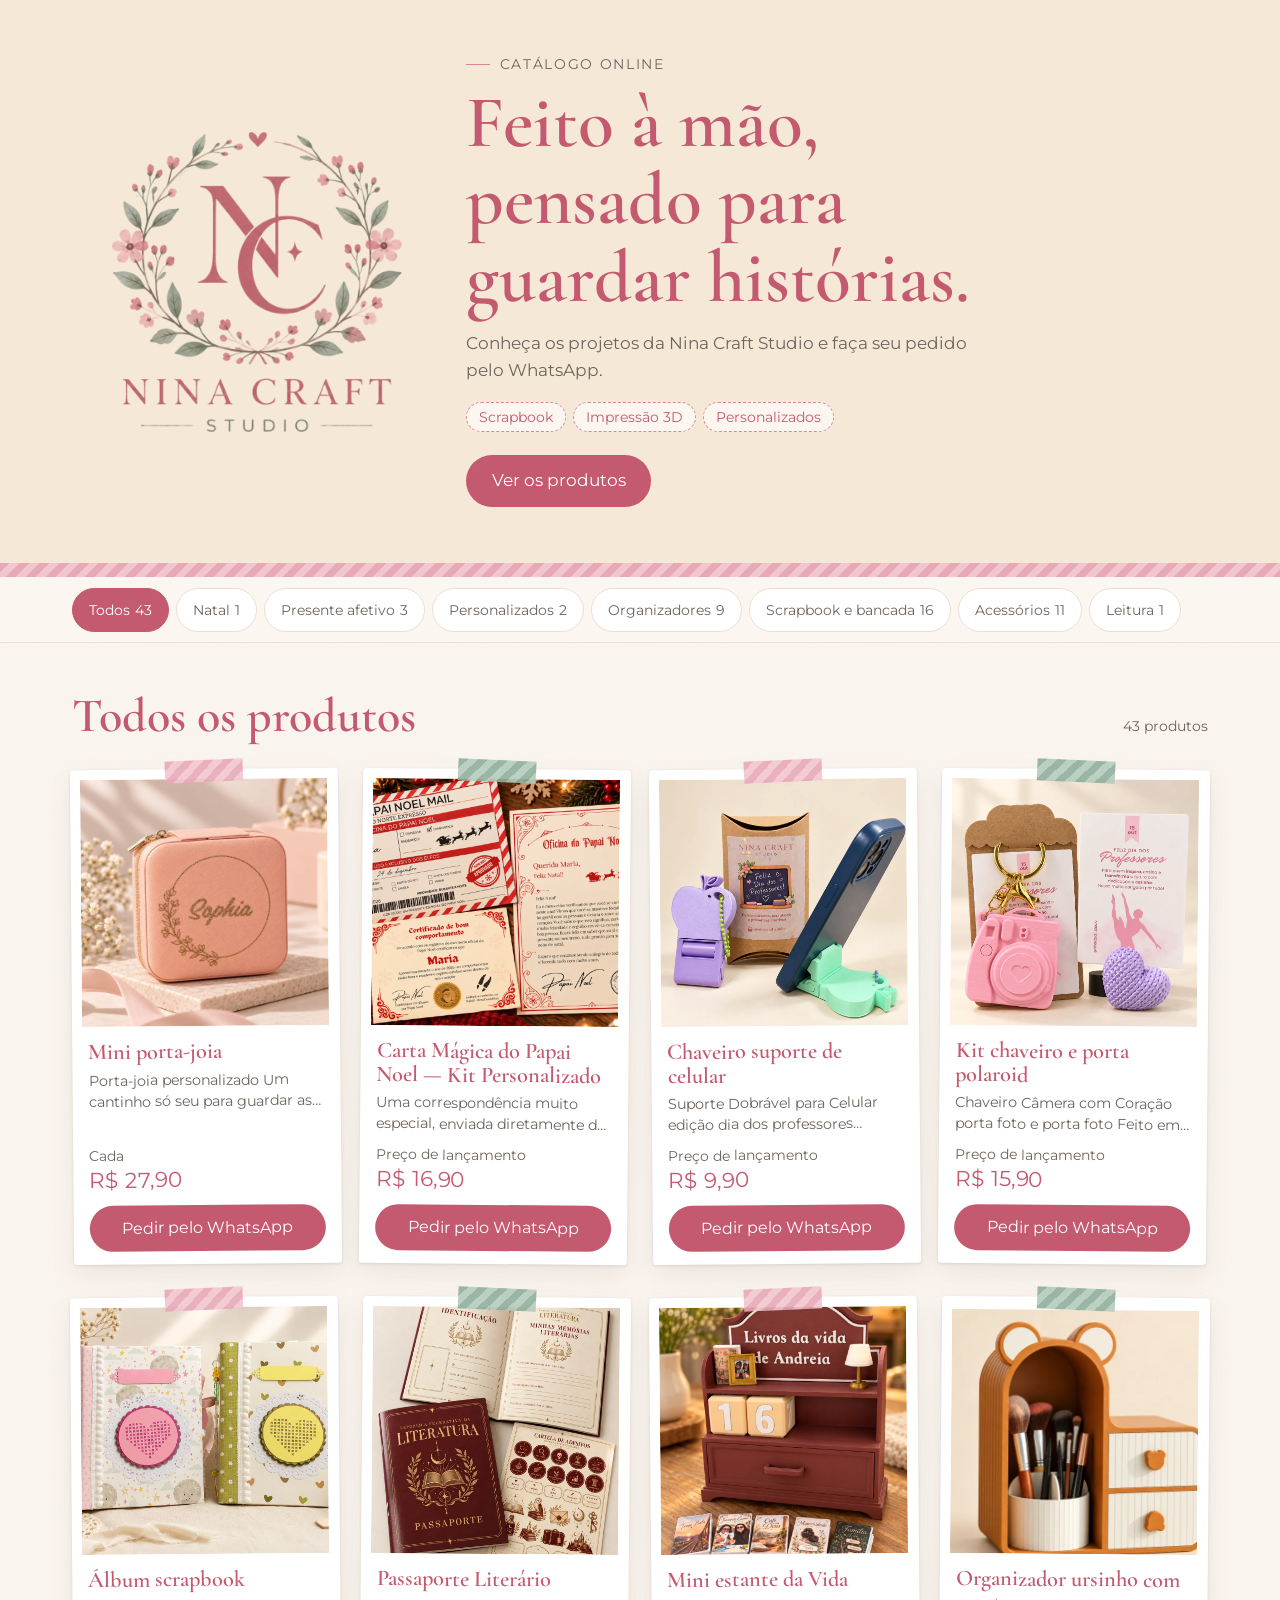
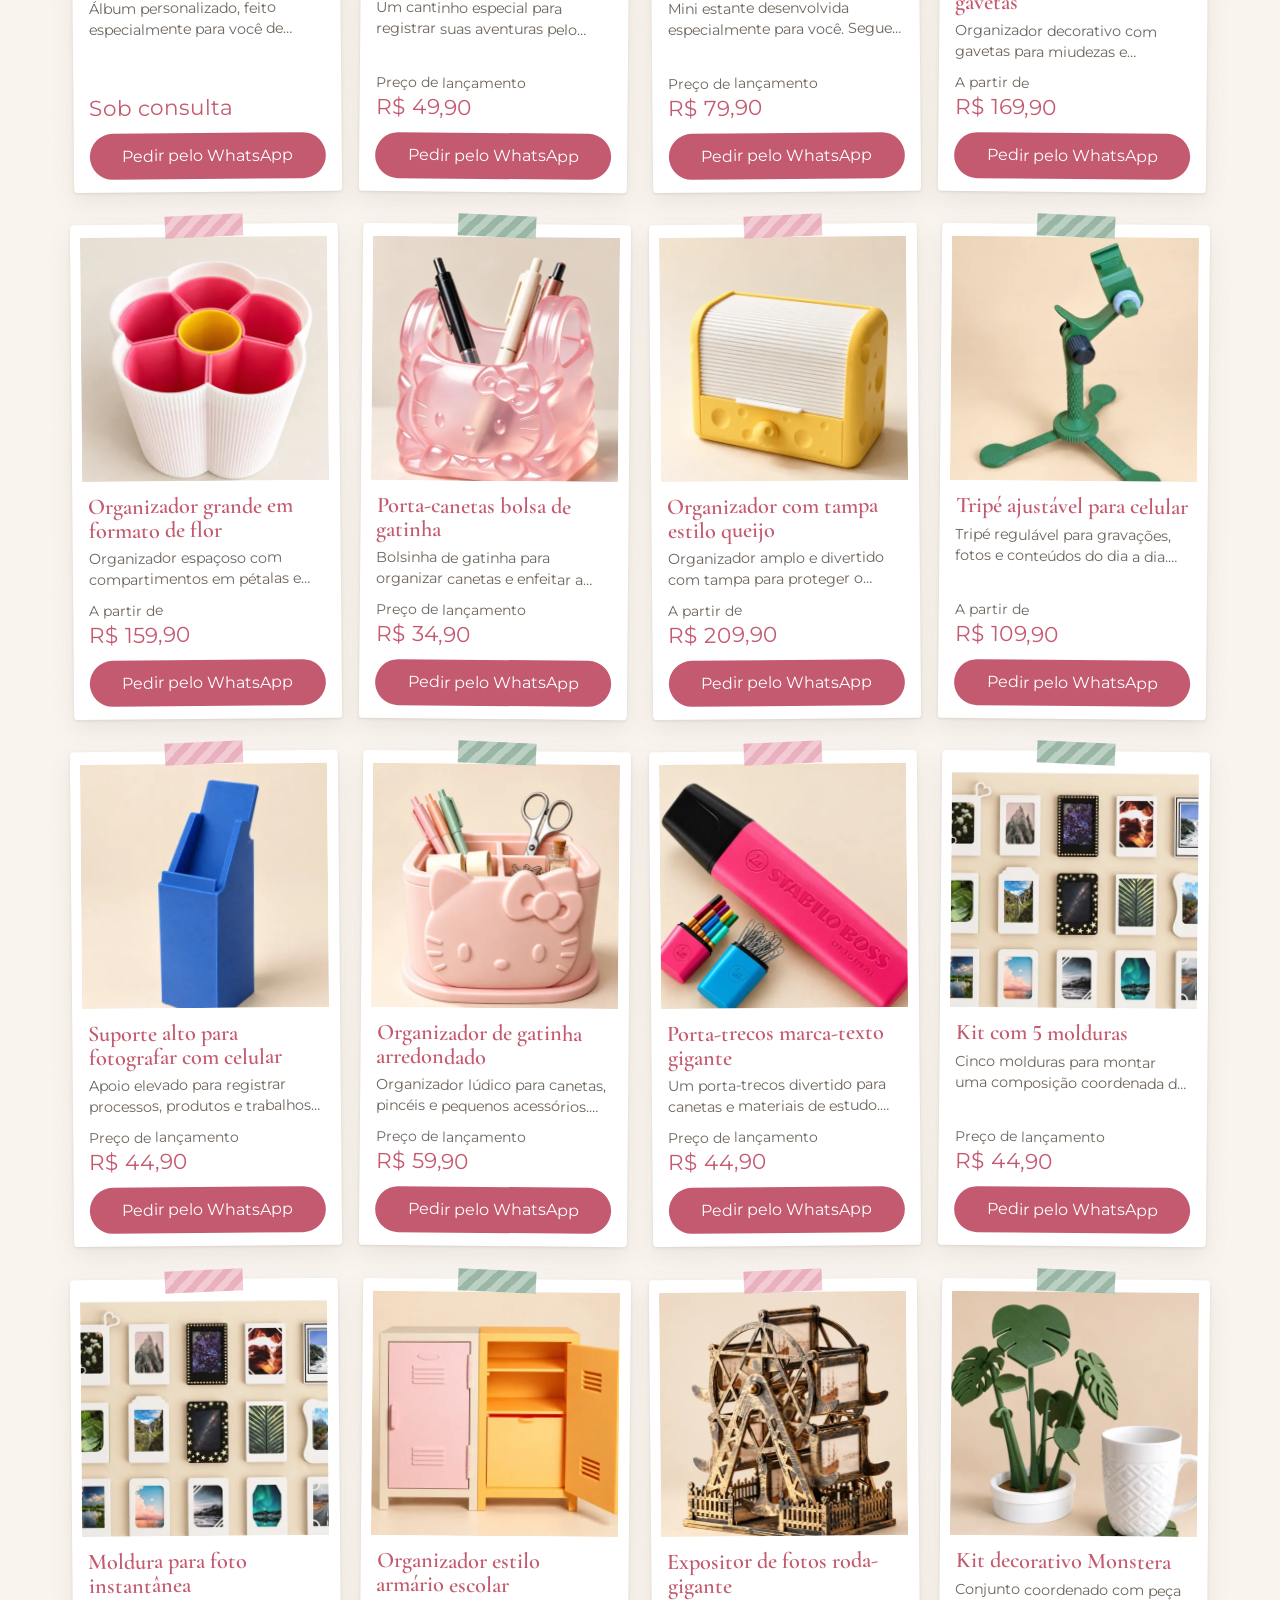
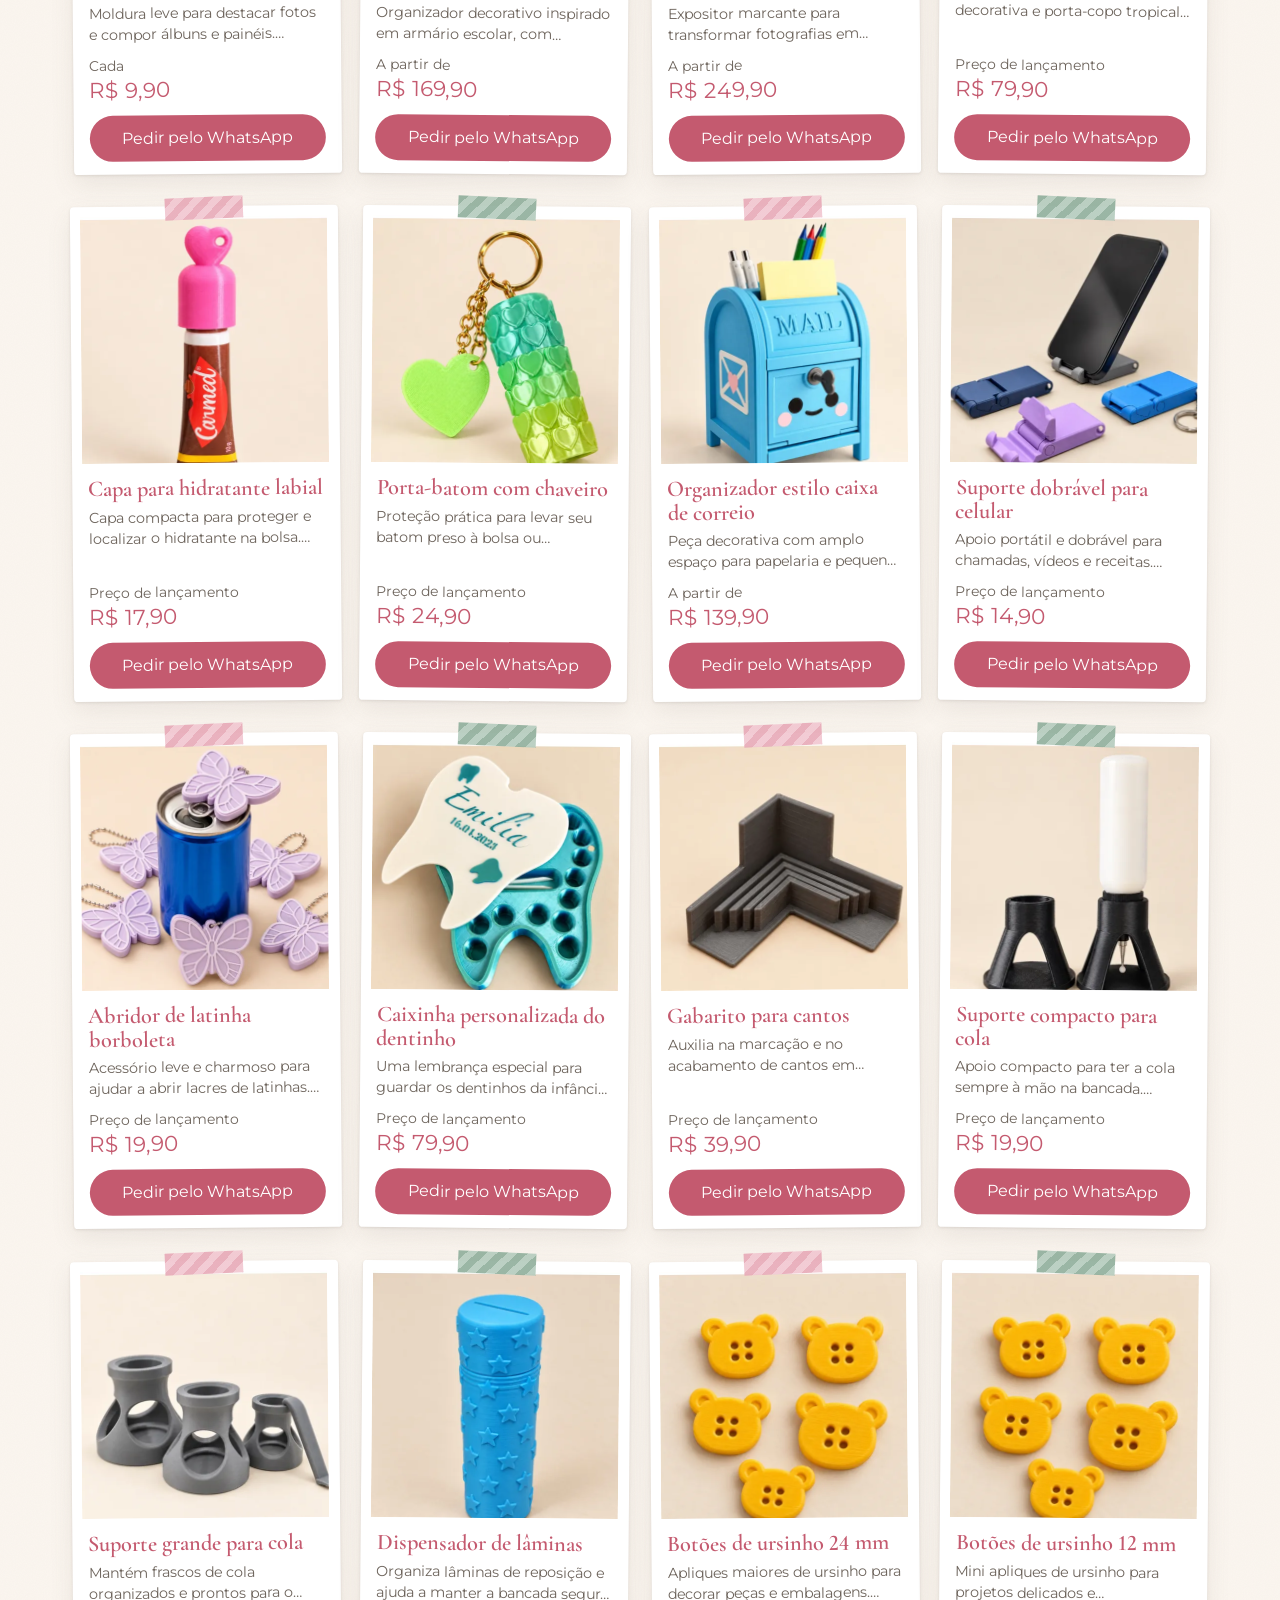
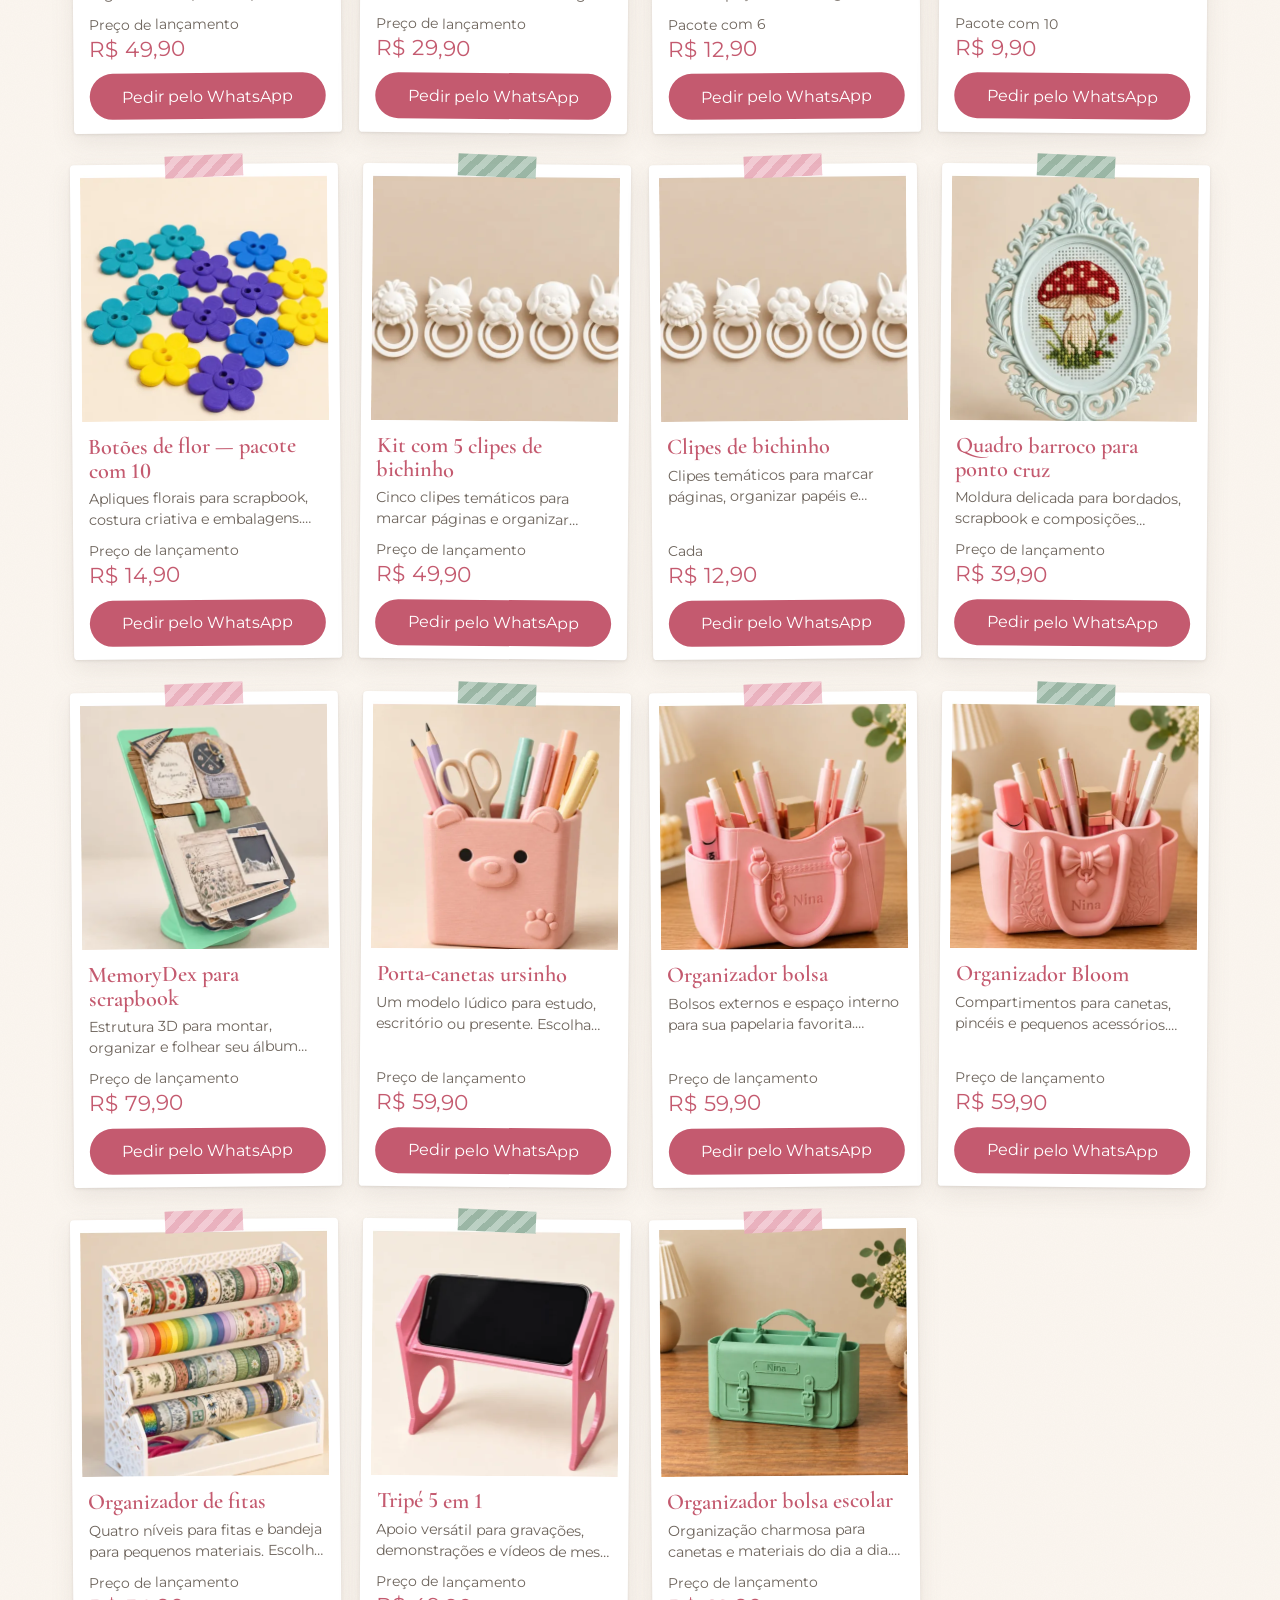
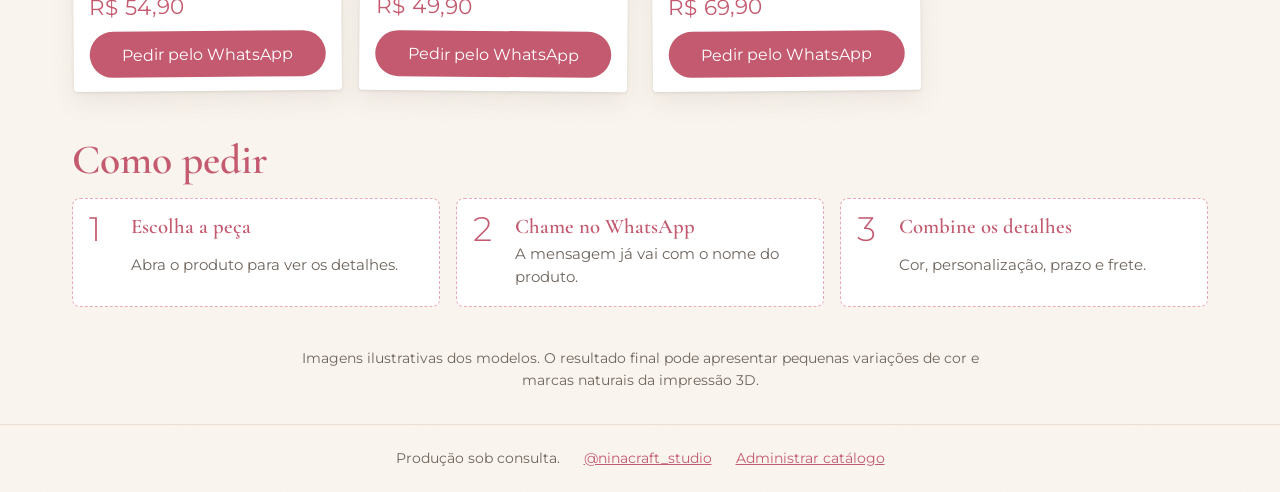
==== commit 8e360df3: "Usa só as fontes do Manual da Marca Cormorant Garamond (500, 600) e Montserrat (300, 400). Remove Pa" ====
--- a/index.html
+++ b/index.html
@@ -15,7 +15,7 @@
 <link rel="icon" href="favicon.svg">
 <link rel="preconnect" href="https://fonts.googleapis.com">
 <link rel="preconnect" href="https://fonts.gstatic.com" crossorigin>
-<link rel="stylesheet" href="https://fonts.googleapis.com/css2?family=Cormorant+Garamond:wght@500;600&family=Montserrat:wght@300;400;500;600;700&family=Parisienne&display=swap">
+<link rel="stylesheet" href="https://fonts.googleapis.com/css2?family=Cormorant+Garamond:wght@500;600&family=Montserrat:wght@300;400&display=swap">
 <link rel="stylesheet" href="styles.css">
 </head>
 <body>
@@ -24,7 +24,7 @@
     <img class="hero-logo" src="nina-craft-logo.webp" alt="Nina Craft Studio" width="700" height="724">
     <div class="hero-copy">
       <p class="eyebrow">Catálogo online</p>
-      <h1>Feito à mão, pensado para <span class="script">guardar histórias.</span></h1>
+      <h1>Feito à mão, pensado para guardar histórias.</h1>
       <p class="hero-text">Conheça os projetos da Nina Craft Studio e faça seu pedido pelo WhatsApp.</p>
       <ul class="hero-tags" aria-label="O que fazemos">
         <li>Scrapbook</li><li>Impressão 3D</li><li>Personalizados</li>
--- a/styles.css
+++ b/styles.css
@@ -1,11 +1,12 @@
-/* Sistema visual Nina Craft (nina-craft-artes/marca/marca.css, logo nova de 28/10/2026).
+/* Cores e logo: sistema de 28/10/2026 (nina-craft-artes/marca/marca.css).
+   Fontes: só as do Manual da Marca: Cormorant Garamond (500, 600) e Montserrat (300, 400).
    Texto só em rosa principal ou taupe. Rosa claro, rosa extra, lilás, menta e bege são só fundos, fitas e filetes.
    Nenhum texto abaixo de 14px. */
 :root {
   color-scheme: light;
   --rosa:#C45A6F; --rosa-claro:#E7A9B7; --lilas:#B89CC9; --menta:#8FAE9B; --bege:#F5E8D7; --rosa-extra:#D98799;
   --fundo:#FBF6F0; --taupe:#6E655D; --branco:#FFFFFF; --linha:#EADFD2;
-  --serif:"Cormorant Garamond",Georgia,serif; --sans:"Montserrat",Helvetica,Arial,sans-serif; --script:"Parisienne",cursive;
+  --serif:"Cormorant Garamond",Georgia,serif; --sans:"Montserrat",Helvetica,Arial,sans-serif;
   --fita-rosa:repeating-linear-gradient(135deg,var(--rosa-claro) 0 7px,#F1C6D0 7px 14px);
   --fita-menta:repeating-linear-gradient(135deg,var(--menta) 0 7px,#B4CBBD 7px 14px);
 }
@@ -20,11 +21,11 @@
 img { display:block; max-width:100%; }
 a { color:inherit; }
 ul,ol { list-style:none; }
+strong,small { font-weight:400; }
 h1,h2,h3 { font-family:var(--serif); font-weight:600; color:var(--rosa); line-height:1.05; font-variant-numeric:lining-nums; }
 :focus-visible { outline:3px solid var(--rosa); outline-offset:2px; border-radius:4px; }
-.eyebrow { display:flex; align-items:center; gap:.6rem; color:var(--taupe); font-weight:500; font-size:.875rem; line-height:1.2; letter-spacing:.12em; text-transform:uppercase; }
+.eyebrow { display:flex; align-items:center; gap:.6rem; color:var(--taupe); font-weight:400; font-size:.875rem; line-height:1.2; letter-spacing:.12em; text-transform:uppercase; }
 .eyebrow::before { content:""; flex:none; width:24px; height:1.5px; background:var(--rosa-extra); }
-.script { font-family:var(--script); font-weight:400; color:var(--rosa); line-height:1.1; }
 
 /* Topo */
 .hero { background:var(--bege); position:relative; }
@@ -32,21 +33,20 @@
 .hero-inner { max-width:1120px; margin:auto; padding:clamp(1.5rem,5vw,3.5rem) clamp(1rem,4vw,2rem); display:grid; grid-template-columns:minmax(0,290px) 1fr; gap:clamp(1.5rem,5vw,4rem); align-items:center; }
 .hero-logo { width:100%; height:auto; }
 .hero-copy h1 { font-size:clamp(2.6rem,6vw,4.6rem); margin:.7rem 0 .9rem; max-width:15ch; }
-.hero-copy h1 .script { display:block; font-size:1.02em; margin-top:.1em; }
 .hero-text { font-size:1.05rem; max-width:46ch; }
 .hero-tags { display:flex; flex-wrap:wrap; gap:.45rem; margin:1.1rem 0 1.4rem; }
-.hero-tags li { padding:.2rem .75rem; border:1.5px dashed var(--rosa-extra); border-radius:999px; background:var(--fundo); color:var(--rosa); font-size:.875rem; font-weight:500; }
-.hero-cta { display:inline-block; padding:.8rem 1.6rem; border-radius:999px; background:var(--rosa); color:var(--branco); font-weight:600; font-size:1.05rem; text-decoration:none; transition:opacity .15s; }
+.hero-tags li { padding:.2rem .75rem; border:1.5px dashed var(--rosa-extra); border-radius:999px; background:var(--fundo); color:var(--rosa); font-size:.875rem; font-weight:400; }
+.hero-cta { display:inline-block; padding:.8rem 1.6rem; border-radius:999px; background:var(--rosa); color:var(--branco); font-weight:400; font-size:1.05rem; text-decoration:none; transition:opacity .15s; }
 .hero-cta:hover { opacity:.88; }
 
 /* Filtros */
 .filters { position:sticky; top:0; z-index:5; background:rgba(251,246,240,.96); backdrop-filter:blur(8px); border-bottom:1px solid var(--linha); }
 .filters-row { max-width:1200px; margin:auto; padding:.65rem clamp(1rem,4vw,2rem); display:flex; gap:.45rem; overflow-x:auto; scrollbar-width:none; }
 .filters-row::-webkit-scrollbar { display:none; }
-.chip { flex:none; min-height:44px; padding:.4rem 1rem; border:1.5px solid var(--linha); border-radius:999px; background:var(--branco); color:var(--taupe); font:500 .9rem var(--sans); cursor:pointer; transition:background .15s,color .15s,border-color .15s; }
+.chip { flex:none; min-height:44px; padding:.4rem 1rem; border:1.5px solid var(--linha); border-radius:999px; background:var(--branco); color:var(--taupe); font:400 .9rem var(--sans); cursor:pointer; transition:background .15s,color .15s,border-color .15s; }
 .chip:hover { border-color:var(--rosa-extra); }
 .chip small { font-size:.875rem; font-weight:400; margin-left:.3rem; }
-.chip[aria-pressed="true"] { background:var(--rosa); border-color:var(--rosa); color:var(--branco); font-weight:600; }
+.chip[aria-pressed="true"] { background:var(--rosa); border-color:var(--rosa); color:var(--branco); }
 
 /* Grade: polaroids com fita washi */
 .catalog { max-width:1200px; margin:auto; padding:clamp(1.5rem,4vw,3rem) clamp(1rem,4vw,2rem); overflow-x:clip; }
@@ -67,11 +67,11 @@
 .card h3 { font-size:1.4rem; }
 .card-desc { font-size:.9rem; line-height:1.45; display:-webkit-box; -webkit-box-orient:vertical; -webkit-line-clamp:2; overflow:hidden; }
 .price { margin-top:auto; padding-top:.3rem; display:grid; gap:.05rem; }
-.price span { font-size:.875rem; font-weight:500; line-height:1.25; }
-.price strong { color:var(--rosa); font-size:1.25rem; font-weight:700; line-height:1.3; }
+.price span { font-size:.875rem; font-weight:400; line-height:1.25; }
+.price strong { color:var(--rosa); font-size:1.35rem; font-weight:400; line-height:1.3; }
 .price-lg { margin-top:.4rem; }
 .price-lg strong { font-size:1.7rem; }
-.wa { display:flex; align-items:center; justify-content:center; min-height:46px; margin:.7rem .35rem .85rem; padding:.5rem .6rem; border-radius:999px; background:var(--rosa); color:var(--branco); font-weight:600; font-size:.95rem; line-height:1.2; text-align:center; text-decoration:none; transition:opacity .15s; }
+.wa { display:flex; align-items:center; justify-content:center; min-height:46px; margin:.7rem .35rem .85rem; padding:.5rem .6rem; border-radius:999px; background:var(--rosa); color:var(--branco); font-weight:400; font-size:1rem; line-height:1.2; text-align:center; text-decoration:none; transition:opacity .15s; }
 .wa:hover { opacity:.88; }
 .wa-off { background:var(--taupe); }
 .empty { padding:3rem 1.5rem; text-align:center; border:2px dashed var(--rosa-claro); border-radius:8px; }
@@ -83,12 +83,12 @@
 .how ol { display:grid; grid-template-columns:repeat(3,minmax(0,1fr)); gap:1rem; counter-reset:step; }
 .how li { counter-increment:step; display:grid; gap:.15rem; padding:1rem 1.1rem 1rem 3.6rem; position:relative; border:1.5px dashed var(--rosa-claro); border-radius:8px; background:var(--branco); }
 .how li::before { content:counter(step); position:absolute; left:1rem; top:.75rem; color:var(--rosa); font:300 2.1rem/1.1 var(--sans); }
-.how strong { color:var(--rosa); font-weight:600; }
+.how strong { color:var(--rosa); font:600 1.3rem/1.2 var(--serif); }
 .how span { font-size:.92rem; }
 .note { max-width:720px; margin:0 auto; padding:0 1rem 2rem; font-size:.875rem; text-align:center; }
 
 .footer { display:flex; flex-wrap:wrap; justify-content:center; gap:.5rem 1.5rem; padding:1.4rem 1rem; border-top:1px solid var(--linha); font-size:.9rem; }
-.footer a { color:var(--rosa); font-weight:500; }
+.footer a { color:var(--rosa); font-weight:400; }
 
 /* Detalhe */
 .detail { width:min(920px,calc(100vw - 2rem)); max-height:calc(100dvh - 2rem); margin:auto; border:0; border-radius:8px; overflow:hidden; background:var(--branco); color:var(--taupe); box-shadow:0 30px 70px rgba(70,60,55,.3); }
@@ -100,7 +100,7 @@
 .detail-body h2 { font-size:clamp(2rem,3.5vw,2.6rem); padding-right:2rem; }
 .detail-desc { white-space:pre-line; margin:.5rem 0 .75rem; overflow-wrap:anywhere; }
 .wa-lg { margin:auto 0 0; flex:none; min-height:50px; font-size:1.05rem; }
-.detail-close { position:absolute; top:.6rem; right:.6rem; z-index:2; width:44px; height:44px; border:0; border-radius:50%; background:rgba(255,255,255,.94); color:var(--rosa); font-size:1.6rem; line-height:1; cursor:pointer; box-shadow:0 2px 8px rgba(0,0,0,.15); }
+.detail-close { position:absolute; top:.6rem; right:.6rem; z-index:2; width:44px; height:44px; border:0; border-radius:50%; background:rgba(255,255,255,.94); color:var(--rosa); font:300 1.6rem/1 var(--sans); cursor:pointer; box-shadow:0 2px 8px rgba(0,0,0,.15); }
 
 @media (max-width:1000px) { .grid { grid-template-columns:repeat(3,minmax(0,1fr)); } }
 @media (max-width:720px) {
@@ -119,8 +119,8 @@
   .card-desc { display:none; }
   .card-text { padding:.6rem .2rem 0; }
   .card h3 { font-size:1.22rem; }
-  .price strong { font-size:1.15rem; }
-  .wa { margin:.6rem .15rem .6rem; font-size:.875rem; }
+  .price strong { font-size:1.2rem; }
+  .wa { margin:.6rem .15rem .6rem; font-size:.9rem; }
   .how ol { grid-template-columns:1fr; gap:.6rem; }
   .detail { width:100vw; max-width:100vw; max-height:92dvh; margin:auto 0 0; border-radius:12px 12px 0 0; }
   .detail[open] { display:block; overflow-y:auto; }
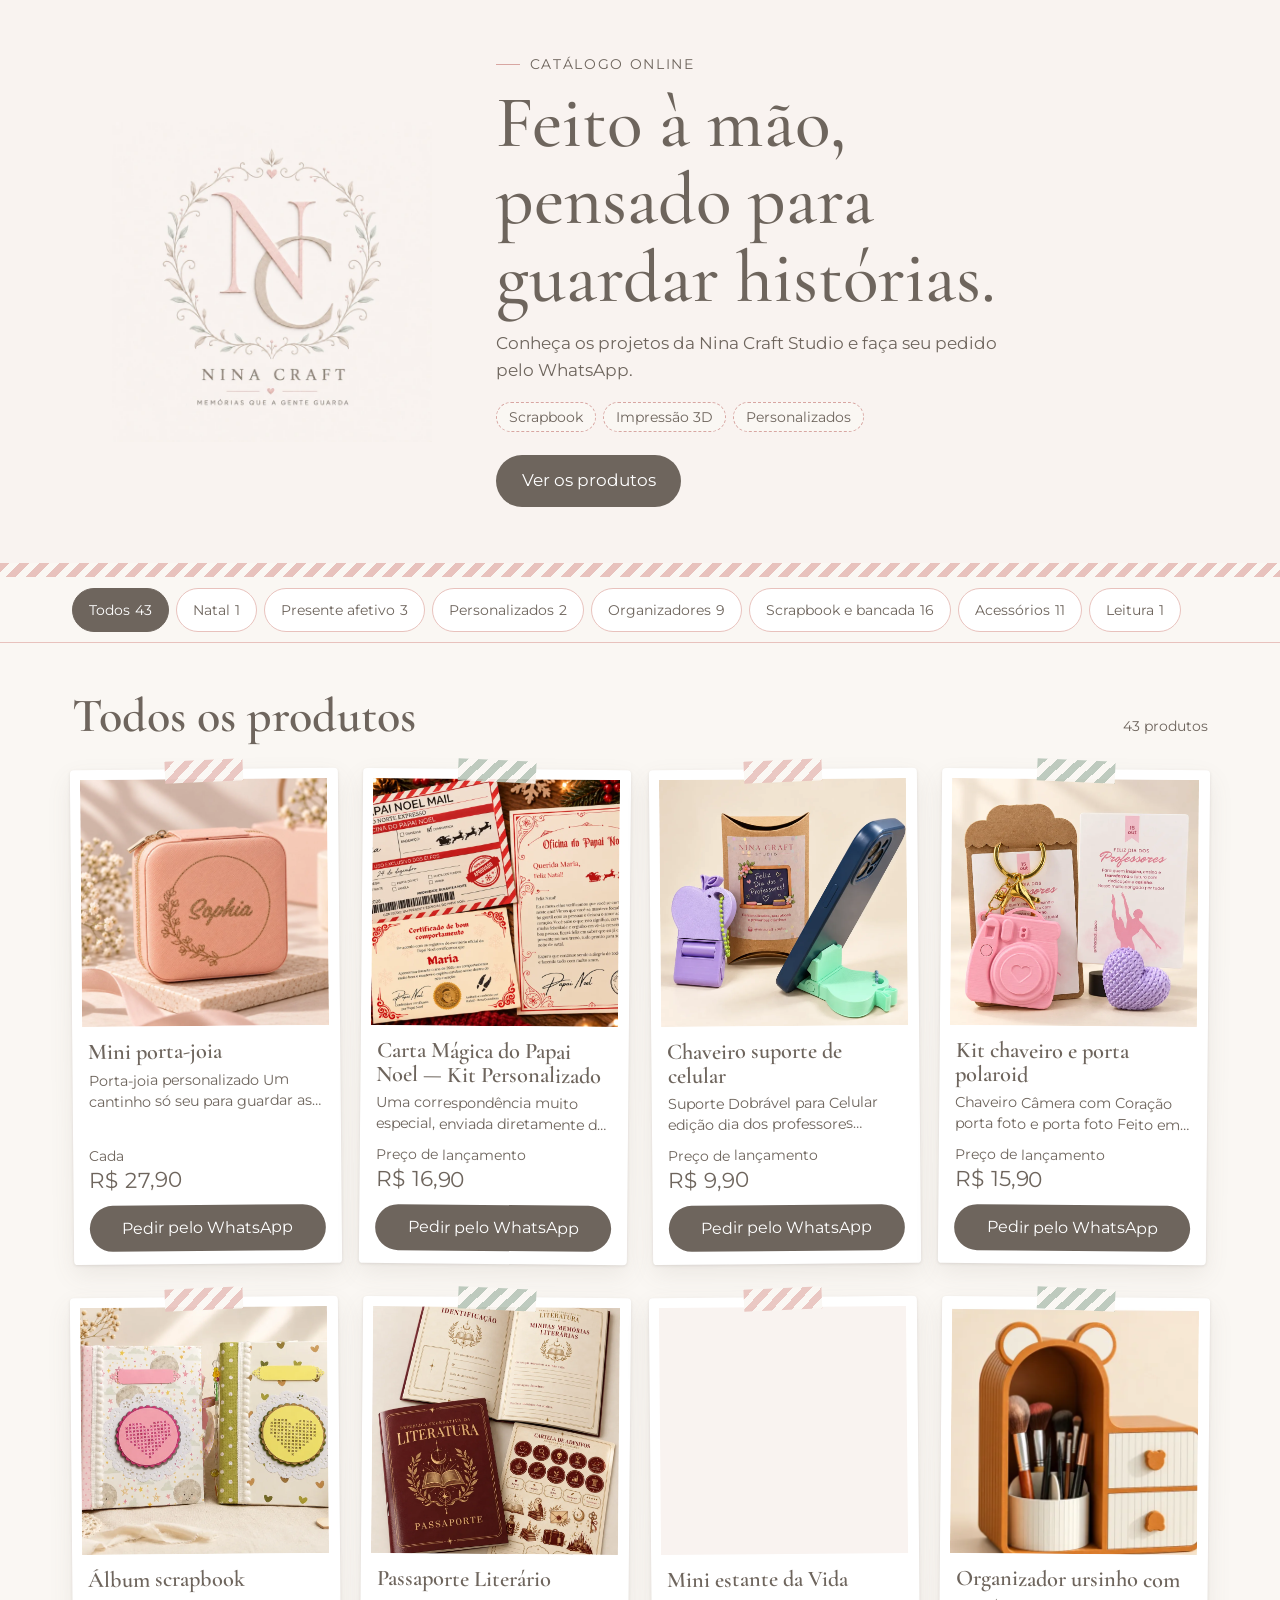
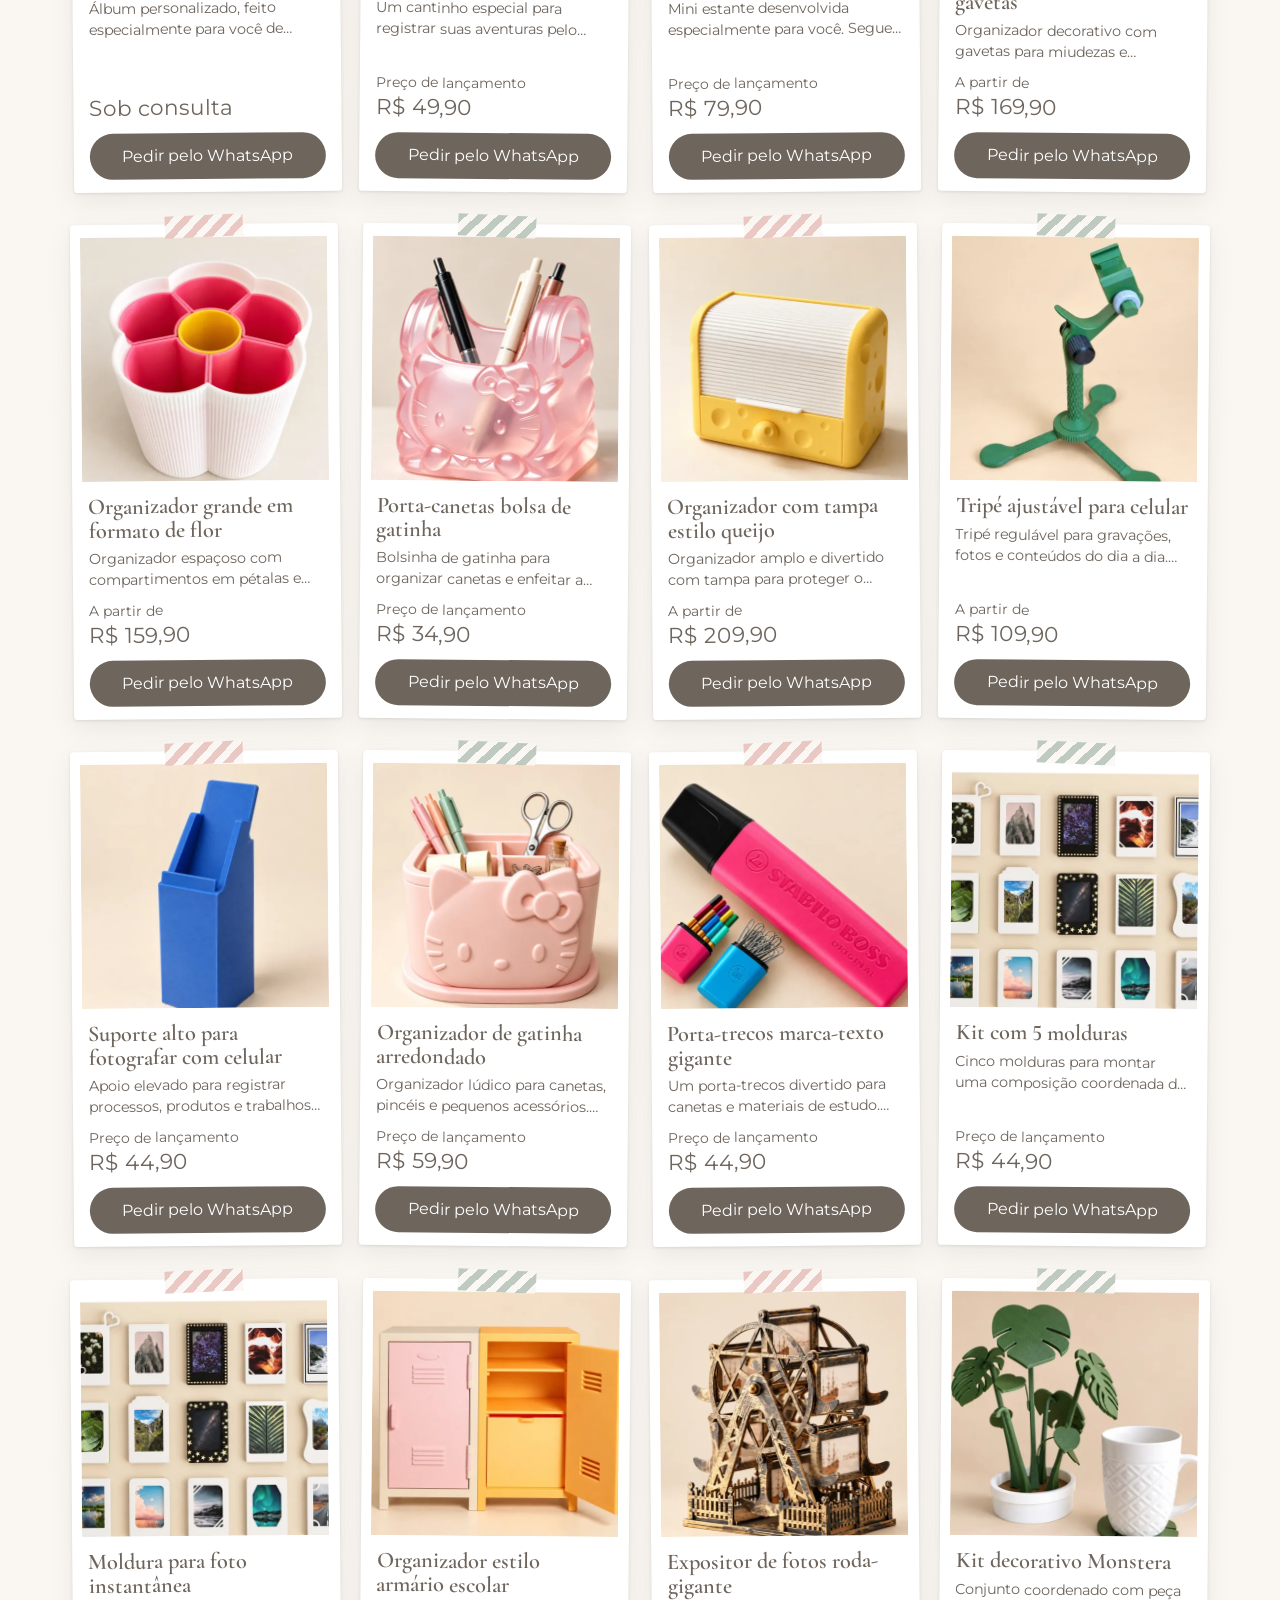
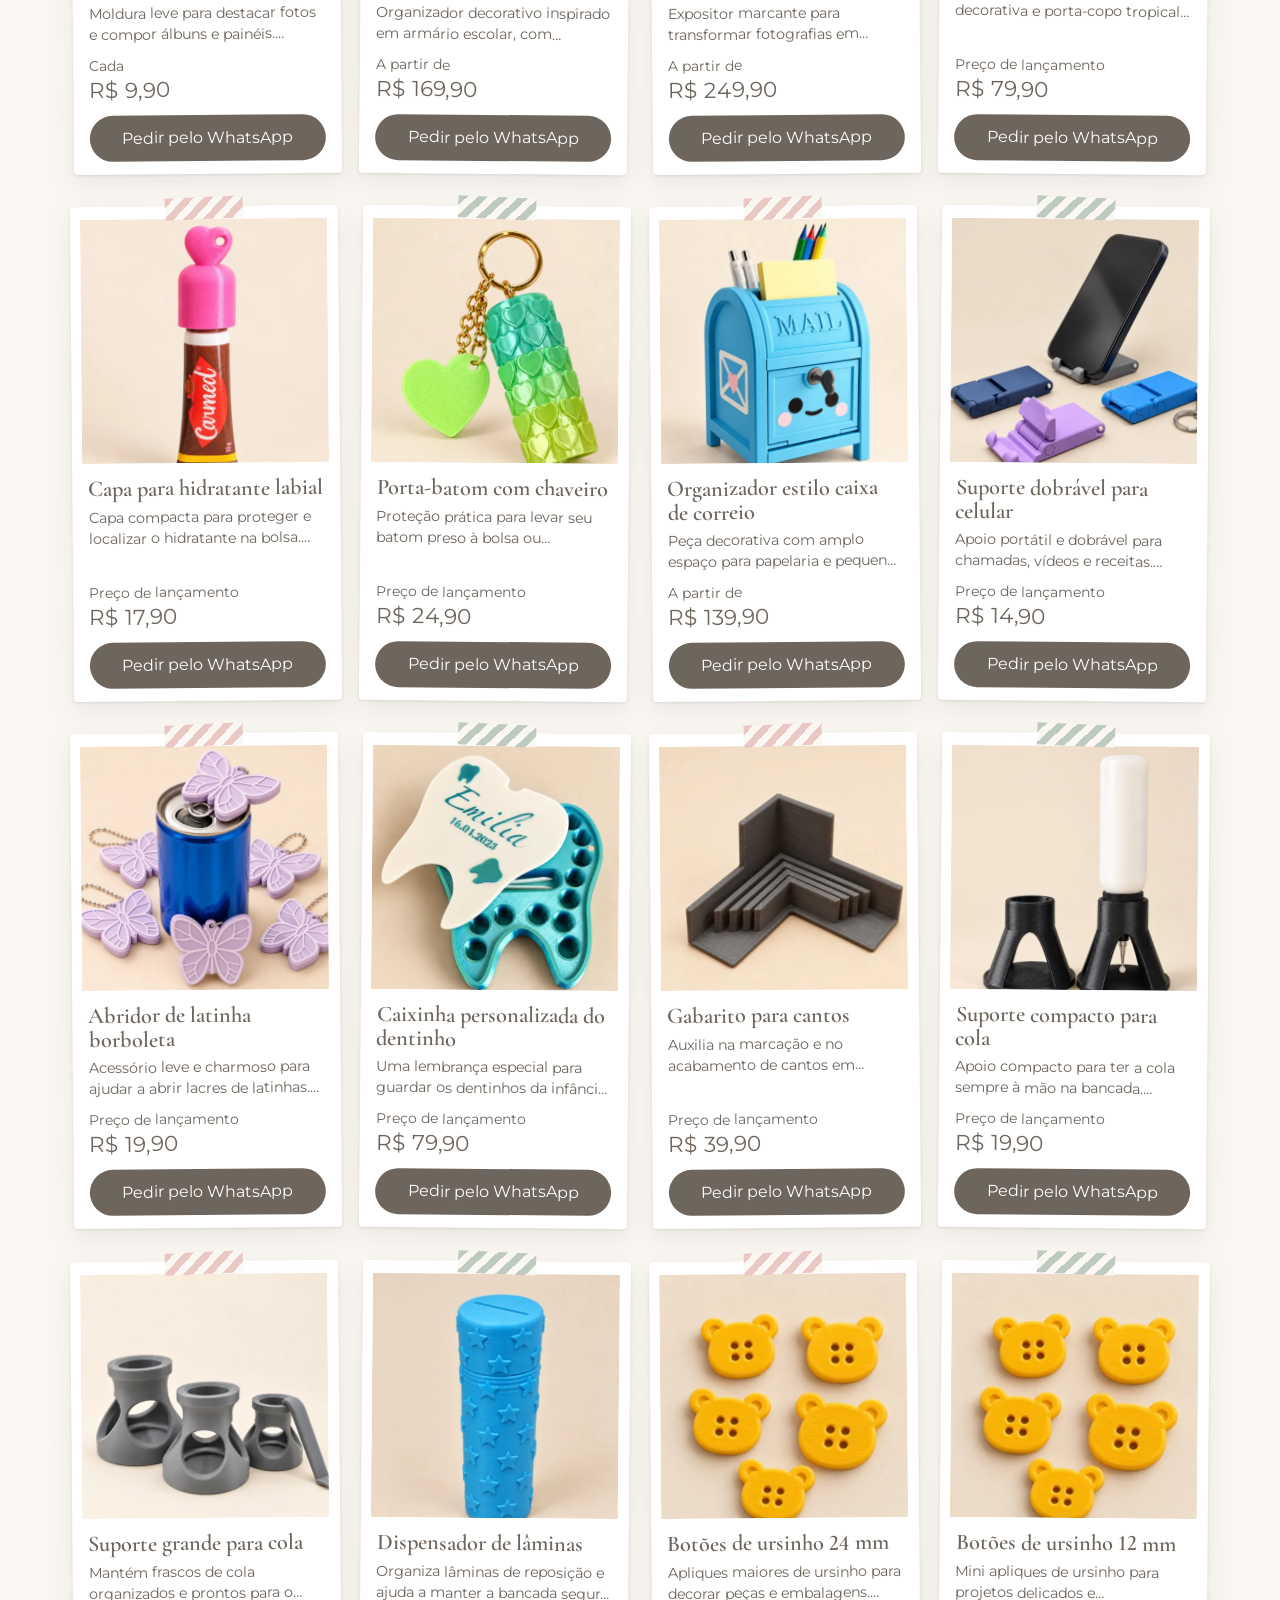
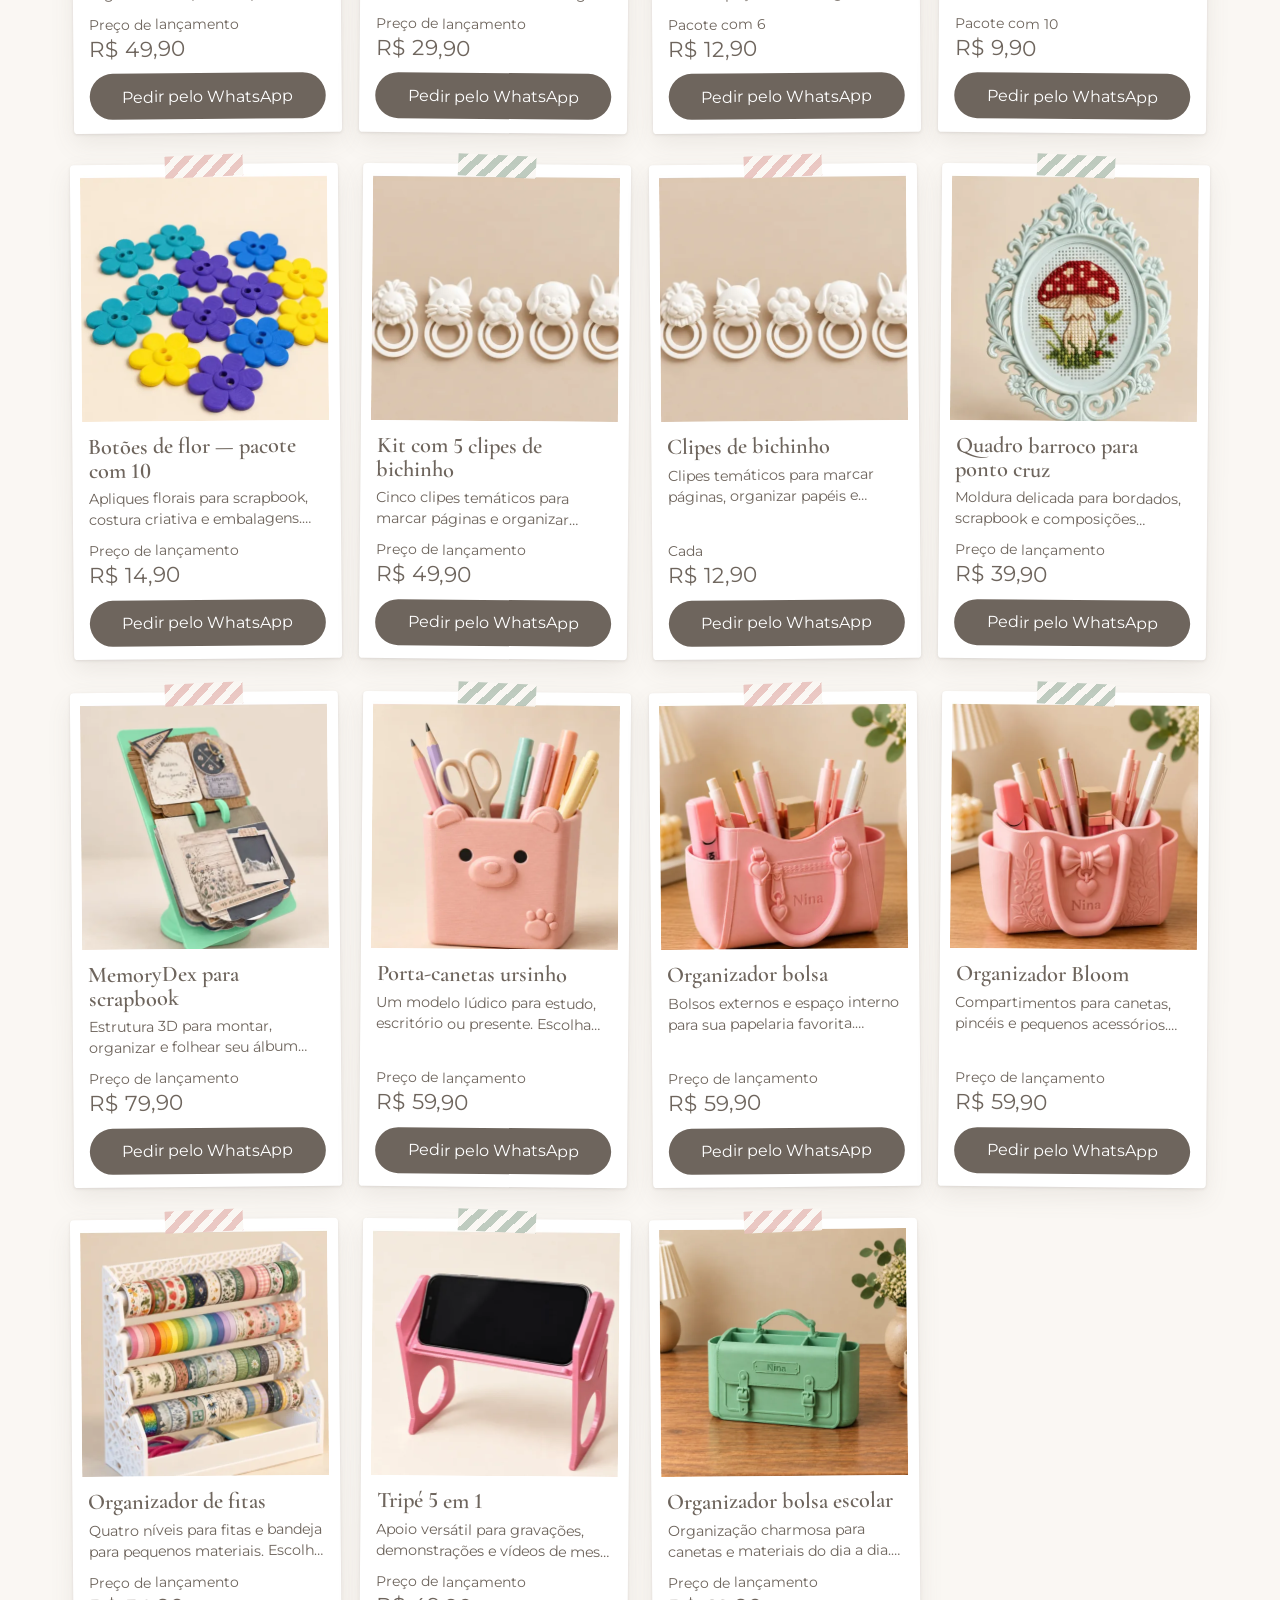
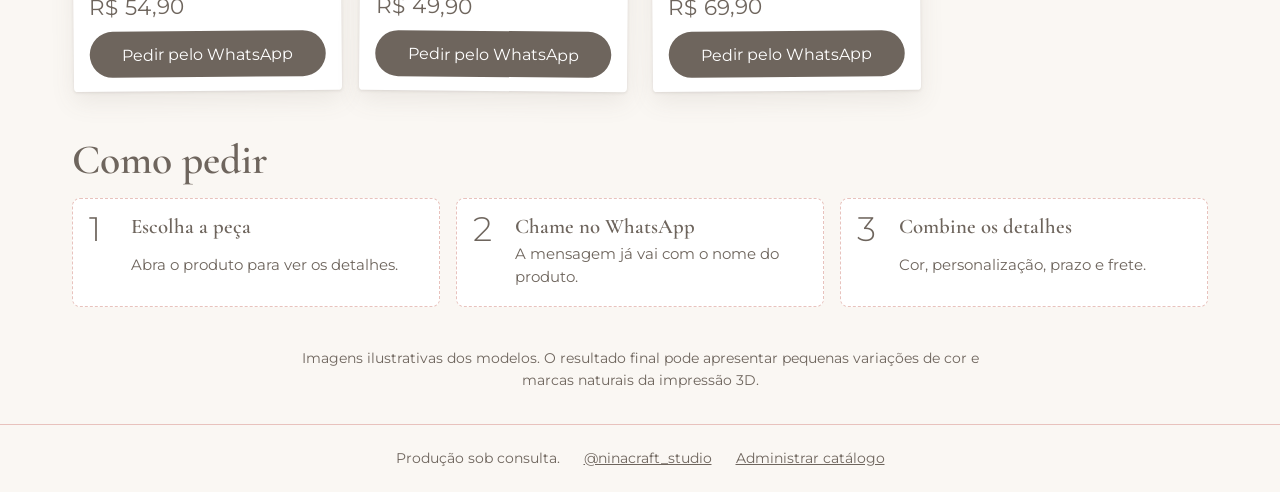
==== commit b4e6cbec: "Segue o Manual de Identidade Visual Logo oficial Memórias que a gente guarda, paleta do manual e log" ====
--- a/index.html
+++ b/index.html
@@ -5,14 +5,14 @@
 <meta name="viewport" content="width=device-width, initial-scale=1">
 <title>Nina Craft Studio | Catálogo</title>
 <meta name="description" content="Presentes e papelaria feitos à mão para guardar histórias. Scrapbook, impressão 3D e personalizados. Peça pelo WhatsApp.">
-<meta name="theme-color" content="#FBF6F0">
+<meta name="theme-color" content="#FAF7F3">
 <link rel="canonical" href="https://soananina.github.io/ninacraftstudio/">
 <meta property="og:type" content="website">
 <meta property="og:title" content="Nina Craft Studio | Catálogo">
 <meta property="og:description" content="Presentes e papelaria feitos à mão para guardar histórias.">
 <meta property="og:url" content="https://soananina.github.io/ninacraftstudio/">
 <meta property="og:image" content="https://soananina.github.io/ninacraftstudio/nina-craft-logo.png">
-<link rel="icon" href="favicon.svg">
+<link rel="icon" href="favicon.png">
 <link rel="preconnect" href="https://fonts.googleapis.com">
 <link rel="preconnect" href="https://fonts.gstatic.com" crossorigin>
 <link rel="stylesheet" href="https://fonts.googleapis.com/css2?family=Cormorant+Garamond:wght@500;600&family=Montserrat:wght@300;400&display=swap">
@@ -21,7 +21,7 @@
 <body>
 <header class="hero">
   <div class="hero-inner">
-    <img class="hero-logo" src="nina-craft-logo.webp" alt="Nina Craft Studio" width="700" height="724">
+    <img class="hero-logo" src="nina-craft-logo.webp" alt="Nina Craft Studio" width="700" height="700">
     <div class="hero-copy">
       <p class="eyebrow">Catálogo online</p>
       <h1>Feito à mão, pensado para guardar histórias.</h1>
--- a/styles.css
+++ b/styles.css
@@ -1,52 +1,53 @@
-/* Cores e logo: sistema de 28/10/2026 (nina-craft-artes/marca/marca.css).
-   Fontes: só as do Manual da Marca: Cormorant Garamond (500, 600) e Montserrat (300, 400).
-   Texto só em rosa principal ou taupe. Rosa claro, rosa extra, lilás, menta e bege são só fundos, fitas e filetes.
-   Nenhum texto abaixo de 14px. */
+/* Manual de Identidade Visual Nina Craft v1.0.
+   Fontes: Cormorant Garamond (500, 600) e Montserrat (300, 400).
+   Cores: marfim, rosa pó, rosa antigo, bege linho, verde sálvia, taupe escuro.
+   Texto em taupe, para leitura. Os tons claros ficam em fundos, fitas e filetes.
+   Logo: no mínimo 180px, sem efeito, sem inclinar. Nenhum texto abaixo de 14px. */
 :root {
   color-scheme: light;
-  --rosa:#C45A6F; --rosa-claro:#E7A9B7; --lilas:#B89CC9; --menta:#8FAE9B; --bege:#F5E8D7; --rosa-extra:#D98799;
-  --fundo:#FBF6F0; --taupe:#6E655D; --branco:#FFFFFF; --linha:#EADFD2;
+  --marfim:#FAF7F3; --rosa-po:#E8C2BD; --rosa-antigo:#D8A6A2; --linho:#C8B8A6; --salvia:#B7C5B8; --taupe:#6E655D; --branco:#FFFFFF;
+  --papel:#F9F3F0; /* fundo do arquivo oficial da logo */
+  --linha:var(--rosa-po);
   --serif:"Cormorant Garamond",Georgia,serif; --sans:"Montserrat",Helvetica,Arial,sans-serif;
-  --fita-rosa:repeating-linear-gradient(135deg,var(--rosa-claro) 0 7px,#F1C6D0 7px 14px);
-  --fita-menta:repeating-linear-gradient(135deg,var(--menta) 0 7px,#B4CBBD 7px 14px);
+  --fita-rosa:repeating-linear-gradient(135deg,var(--rosa-po) 0 7px,var(--marfim) 7px 14px);
+  --fita-salvia:repeating-linear-gradient(135deg,var(--salvia) 0 7px,var(--marfim) 7px 14px);
 }
 *,*::before,*::after { box-sizing:border-box; margin:0; padding:0; }
 html { scroll-behavior:smooth; scroll-padding-top:76px; -webkit-text-size-adjust:100%; }
 body {
   color:var(--taupe); font:400 1rem/1.6 var(--sans); -webkit-font-smoothing:antialiased;
-  background-color:var(--fundo);
-  background-image:url("data:image/svg+xml,%3Csvg xmlns='http://www.w3.org/2000/svg' width='240' height='240'%3E%3Cfilter id='n'%3E%3CfeTurbulence type='fractalNoise' baseFrequency='.9' numOctaves='2'/%3E%3CfeColorMatrix values='0 0 0 0 .55 0 0 0 0 .45 0 0 0 0 .35 0 0 0 .05 0'/%3E%3C/filter%3E%3Crect width='240' height='240' filter='url(%23n)'/%3E%3C/svg%3E");
+  background-color:var(--marfim);
 }
 body.has-dialog { overflow:hidden; }
 img { display:block; max-width:100%; }
 a { color:inherit; }
 ul,ol { list-style:none; }
 strong,small { font-weight:400; }
-h1,h2,h3 { font-family:var(--serif); font-weight:600; color:var(--rosa); line-height:1.05; font-variant-numeric:lining-nums; }
-:focus-visible { outline:3px solid var(--rosa); outline-offset:2px; border-radius:4px; }
+h1,h2,h3 { font-family:var(--serif); font-weight:600; color:var(--taupe); line-height:1.05; font-variant-numeric:lining-nums; }
+:focus-visible { outline:3px solid var(--taupe); outline-offset:2px; border-radius:4px; }
 .eyebrow { display:flex; align-items:center; gap:.6rem; color:var(--taupe); font-weight:400; font-size:.875rem; line-height:1.2; letter-spacing:.12em; text-transform:uppercase; }
-.eyebrow::before { content:""; flex:none; width:24px; height:1.5px; background:var(--rosa-extra); }
+.eyebrow::before { content:""; flex:none; width:24px; height:1.5px; background:var(--rosa-antigo); }
 
 /* Topo */
-.hero { background:var(--bege); position:relative; }
+.hero { background:var(--papel); position:relative; }
 .hero::after { content:""; display:block; height:14px; background:var(--fita-rosa); }
-.hero-inner { max-width:1120px; margin:auto; padding:clamp(1.5rem,5vw,3.5rem) clamp(1rem,4vw,2rem); display:grid; grid-template-columns:minmax(0,290px) 1fr; gap:clamp(1.5rem,5vw,4rem); align-items:center; }
+.hero-inner { max-width:1120px; margin:auto; padding:clamp(1.5rem,5vw,3.5rem) clamp(1rem,4vw,2rem); display:grid; grid-template-columns:minmax(180px,320px) 1fr; gap:clamp(1.5rem,5vw,4rem); align-items:center; }
 .hero-logo { width:100%; height:auto; }
-.hero-copy h1 { font-size:clamp(2.6rem,6vw,4.6rem); margin:.7rem 0 .9rem; max-width:15ch; }
+.hero-copy h1 { font-size:clamp(2.6rem,6vw,4.6rem); margin:.7rem 0 .9rem; max-width:15ch; font-weight:500; }
 .hero-text { font-size:1.05rem; max-width:46ch; }
 .hero-tags { display:flex; flex-wrap:wrap; gap:.45rem; margin:1.1rem 0 1.4rem; }
-.hero-tags li { padding:.2rem .75rem; border:1.5px dashed var(--rosa-extra); border-radius:999px; background:var(--fundo); color:var(--rosa); font-size:.875rem; font-weight:400; }
-.hero-cta { display:inline-block; padding:.8rem 1.6rem; border-radius:999px; background:var(--rosa); color:var(--branco); font-weight:400; font-size:1.05rem; text-decoration:none; transition:opacity .15s; }
+.hero-tags li { padding:.2rem .75rem; border:1.5px dashed var(--rosa-antigo); border-radius:999px; background:var(--marfim); color:var(--taupe); font-size:.875rem; font-weight:400; }
+.hero-cta { display:inline-block; padding:.8rem 1.6rem; border-radius:999px; background:var(--taupe); color:var(--branco); font-weight:400; font-size:1.05rem; text-decoration:none; transition:opacity .15s; }
 .hero-cta:hover { opacity:.88; }
 
 /* Filtros */
-.filters { position:sticky; top:0; z-index:5; background:rgba(251,246,240,.96); backdrop-filter:blur(8px); border-bottom:1px solid var(--linha); }
+.filters { position:sticky; top:0; z-index:5; background:rgba(250,247,243,.97); backdrop-filter:blur(8px); border-bottom:1px solid var(--linha); }
 .filters-row { max-width:1200px; margin:auto; padding:.65rem clamp(1rem,4vw,2rem); display:flex; gap:.45rem; overflow-x:auto; scrollbar-width:none; }
 .filters-row::-webkit-scrollbar { display:none; }
 .chip { flex:none; min-height:44px; padding:.4rem 1rem; border:1.5px solid var(--linha); border-radius:999px; background:var(--branco); color:var(--taupe); font:400 .9rem var(--sans); cursor:pointer; transition:background .15s,color .15s,border-color .15s; }
-.chip:hover { border-color:var(--rosa-extra); }
+.chip:hover { border-color:var(--rosa-antigo); }
 .chip small { font-size:.875rem; font-weight:400; margin-left:.3rem; }
-.chip[aria-pressed="true"] { background:var(--rosa); border-color:var(--rosa); color:var(--branco); }
+.chip[aria-pressed="true"] { background:var(--taupe); border-color:var(--taupe); color:var(--branco); }
 
 /* Grade: polaroids com fita washi */
 .catalog { max-width:1200px; margin:auto; padding:clamp(1.5rem,4vw,3rem) clamp(1rem,4vw,2rem); overflow-x:clip; }
@@ -59,59 +60,58 @@
 .card:nth-child(even) { transform:rotate(.5deg); }
 .card:hover { transform:rotate(0) translateY(-3px); box-shadow:0 2px 4px rgba(110,101,93,.18),0 16px 32px rgba(110,101,93,.16); }
 .card::before { content:""; position:absolute; z-index:1; top:-9px; left:50%; width:78px; height:22px; margin-left:-39px; background:var(--fita-rosa); opacity:.9; transform:rotate(-2deg); }
-.card:nth-child(even)::before { background:var(--fita-menta); transform:rotate(2deg); }
+.card:nth-child(even)::before { background:var(--fita-salvia); transform:rotate(2deg); }
 .card-link { display:flex; flex-direction:column; flex:1; text-decoration:none; color:inherit; }
-.card-photo { aspect-ratio:1; overflow:hidden; background:var(--bege); }
+.card-photo { aspect-ratio:1; overflow:hidden; background:var(--papel); }
 .card-photo img { width:100%; height:100%; object-fit:cover; }
 .card-text { padding:.8rem .35rem 0; flex:1; display:flex; flex-direction:column; gap:.45rem; }
 .card h3 { font-size:1.4rem; }
 .card-desc { font-size:.9rem; line-height:1.45; display:-webkit-box; -webkit-box-orient:vertical; -webkit-line-clamp:2; overflow:hidden; }
 .price { margin-top:auto; padding-top:.3rem; display:grid; gap:.05rem; }
 .price span { font-size:.875rem; font-weight:400; line-height:1.25; }
-.price strong { color:var(--rosa); font-size:1.35rem; font-weight:400; line-height:1.3; }
+.price strong { color:var(--taupe); font-size:1.35rem; font-weight:400; line-height:1.3; }
 .price-lg { margin-top:.4rem; }
 .price-lg strong { font-size:1.7rem; }
-.wa { display:flex; align-items:center; justify-content:center; min-height:46px; margin:.7rem .35rem .85rem; padding:.5rem .6rem; border-radius:999px; background:var(--rosa); color:var(--branco); font-weight:400; font-size:1rem; line-height:1.2; text-align:center; text-decoration:none; transition:opacity .15s; }
+.wa { display:flex; align-items:center; justify-content:center; min-height:46px; margin:.7rem .35rem .85rem; padding:.5rem .6rem; border-radius:999px; background:var(--taupe); color:var(--branco); font-weight:400; font-size:1rem; line-height:1.2; text-align:center; text-decoration:none; transition:opacity .15s; }
 .wa:hover { opacity:.88; }
-.wa-off { background:var(--taupe); }
-.empty { padding:3rem 1.5rem; text-align:center; border:2px dashed var(--rosa-claro); border-radius:8px; }
+.wa-off { background:var(--linho); color:var(--taupe); }
+.empty { padding:3rem 1.5rem; text-align:center; border:2px dashed var(--rosa-po); border-radius:8px; }
 .empty h3 { font-size:1.8rem; margin-bottom:.4rem; }
 
 /* Como pedir */
 .how { max-width:1200px; margin:0 auto; padding:0 clamp(1rem,4vw,2rem) clamp(1.5rem,4vw,2.5rem); }
 .how h2 { font-size:clamp(2rem,3.5vw,2.6rem); margin-bottom:1rem; }
 .how ol { display:grid; grid-template-columns:repeat(3,minmax(0,1fr)); gap:1rem; counter-reset:step; }
-.how li { counter-increment:step; display:grid; gap:.15rem; padding:1rem 1.1rem 1rem 3.6rem; position:relative; border:1.5px dashed var(--rosa-claro); border-radius:8px; background:var(--branco); }
-.how li::before { content:counter(step); position:absolute; left:1rem; top:.75rem; color:var(--rosa); font:300 2.1rem/1.1 var(--sans); }
-.how strong { color:var(--rosa); font:600 1.3rem/1.2 var(--serif); }
+.how li { counter-increment:step; display:grid; gap:.15rem; padding:1rem 1.1rem 1rem 3.6rem; position:relative; border:1.5px dashed var(--rosa-po); border-radius:8px; background:var(--branco); }
+.how li::before { content:counter(step); position:absolute; left:1rem; top:.75rem; color:var(--taupe); font:300 2.1rem/1.1 var(--sans); }
+.how strong { color:var(--taupe); font:600 1.3rem/1.2 var(--serif); }
 .how span { font-size:.92rem; }
 .note { max-width:720px; margin:0 auto; padding:0 1rem 2rem; font-size:.875rem; text-align:center; }
 
 .footer { display:flex; flex-wrap:wrap; justify-content:center; gap:.5rem 1.5rem; padding:1.4rem 1rem; border-top:1px solid var(--linha); font-size:.9rem; }
-.footer a { color:var(--rosa); font-weight:400; }
+.footer a { color:var(--taupe); font-weight:400; }
 
 /* Detalhe */
 .detail { width:min(920px,calc(100vw - 2rem)); max-height:calc(100dvh - 2rem); margin:auto; border:0; border-radius:8px; overflow:hidden; background:var(--branco); color:var(--taupe); box-shadow:0 30px 70px rgba(70,60,55,.3); }
 .detail[open] { display:grid; grid-template-columns:minmax(0,1fr) minmax(0,1fr); }
 .detail::backdrop { background:rgba(70,60,55,.55); }
-.detail-media { background:var(--bege); min-height:0; }
+.detail-media { background:var(--papel); min-height:0; }
 .detail-media img { width:100%; height:100%; max-height:calc(100dvh - 2rem); object-fit:cover; }
 .detail-body { padding:1.75rem 1.5rem 1.5rem; overflow-y:auto; max-height:calc(100dvh - 2rem); display:flex; flex-direction:column; gap:.5rem; }
 .detail-body h2 { font-size:clamp(2rem,3.5vw,2.6rem); padding-right:2rem; }
 .detail-desc { white-space:pre-line; margin:.5rem 0 .75rem; overflow-wrap:anywhere; }
 .wa-lg { margin:auto 0 0; flex:none; min-height:50px; font-size:1.05rem; }
-.detail-close { position:absolute; top:.6rem; right:.6rem; z-index:2; width:44px; height:44px; border:0; border-radius:50%; background:rgba(255,255,255,.94); color:var(--rosa); font:300 1.6rem/1 var(--sans); cursor:pointer; box-shadow:0 2px 8px rgba(0,0,0,.15); }
+.detail-close { position:absolute; top:.6rem; right:.6rem; z-index:2; width:44px; height:44px; border:0; border-radius:50%; background:rgba(255,255,255,.94); color:var(--taupe); font:300 1.6rem/1 var(--sans); cursor:pointer; box-shadow:0 2px 8px rgba(0,0,0,.15); }
 
 @media (max-width:1000px) { .grid { grid-template-columns:repeat(3,minmax(0,1fr)); } }
 @media (max-width:720px) {
-  .hero-inner { grid-template-columns:112px 1fr; gap:.9rem 1rem; align-items:center; }
-  .hero-copy { display:contents; }
-  .hero-logo { grid-row:1 / span 2; }
-  .hero-copy .eyebrow { grid-column:2; align-self:end; }
-  .hero-copy h1 { grid-column:2; align-self:start; margin:0; font-size:1.95rem; }
-  .hero-text,.hero-tags,.hero-cta { grid-column:1 / -1; }
-  .hero-tags { margin:0; }
-  .hero-cta { text-align:center; }
+  .hero-inner { grid-template-columns:1fr; gap:.7rem; justify-items:center; text-align:center; padding-top:.75rem; padding-bottom:1.25rem; }
+  .hero-logo { width:200px; }
+  .eyebrow { justify-content:center; }
+  .hero-copy h1 { font-size:2.2rem; max-width:none; margin:.5rem 0 .6rem; }
+  .hero-text { font-size:1rem; margin-inline:auto; }
+  .hero-tags { justify-content:center; margin:.8rem 0 0; }
+  .hero-cta { display:none; }
   .grid { grid-template-columns:repeat(2,minmax(0,1fr)); gap:1.5rem .8rem; }
   .card { padding:.45rem .45rem 0; }
   .card:nth-child(odd) { transform:rotate(-.3deg); }
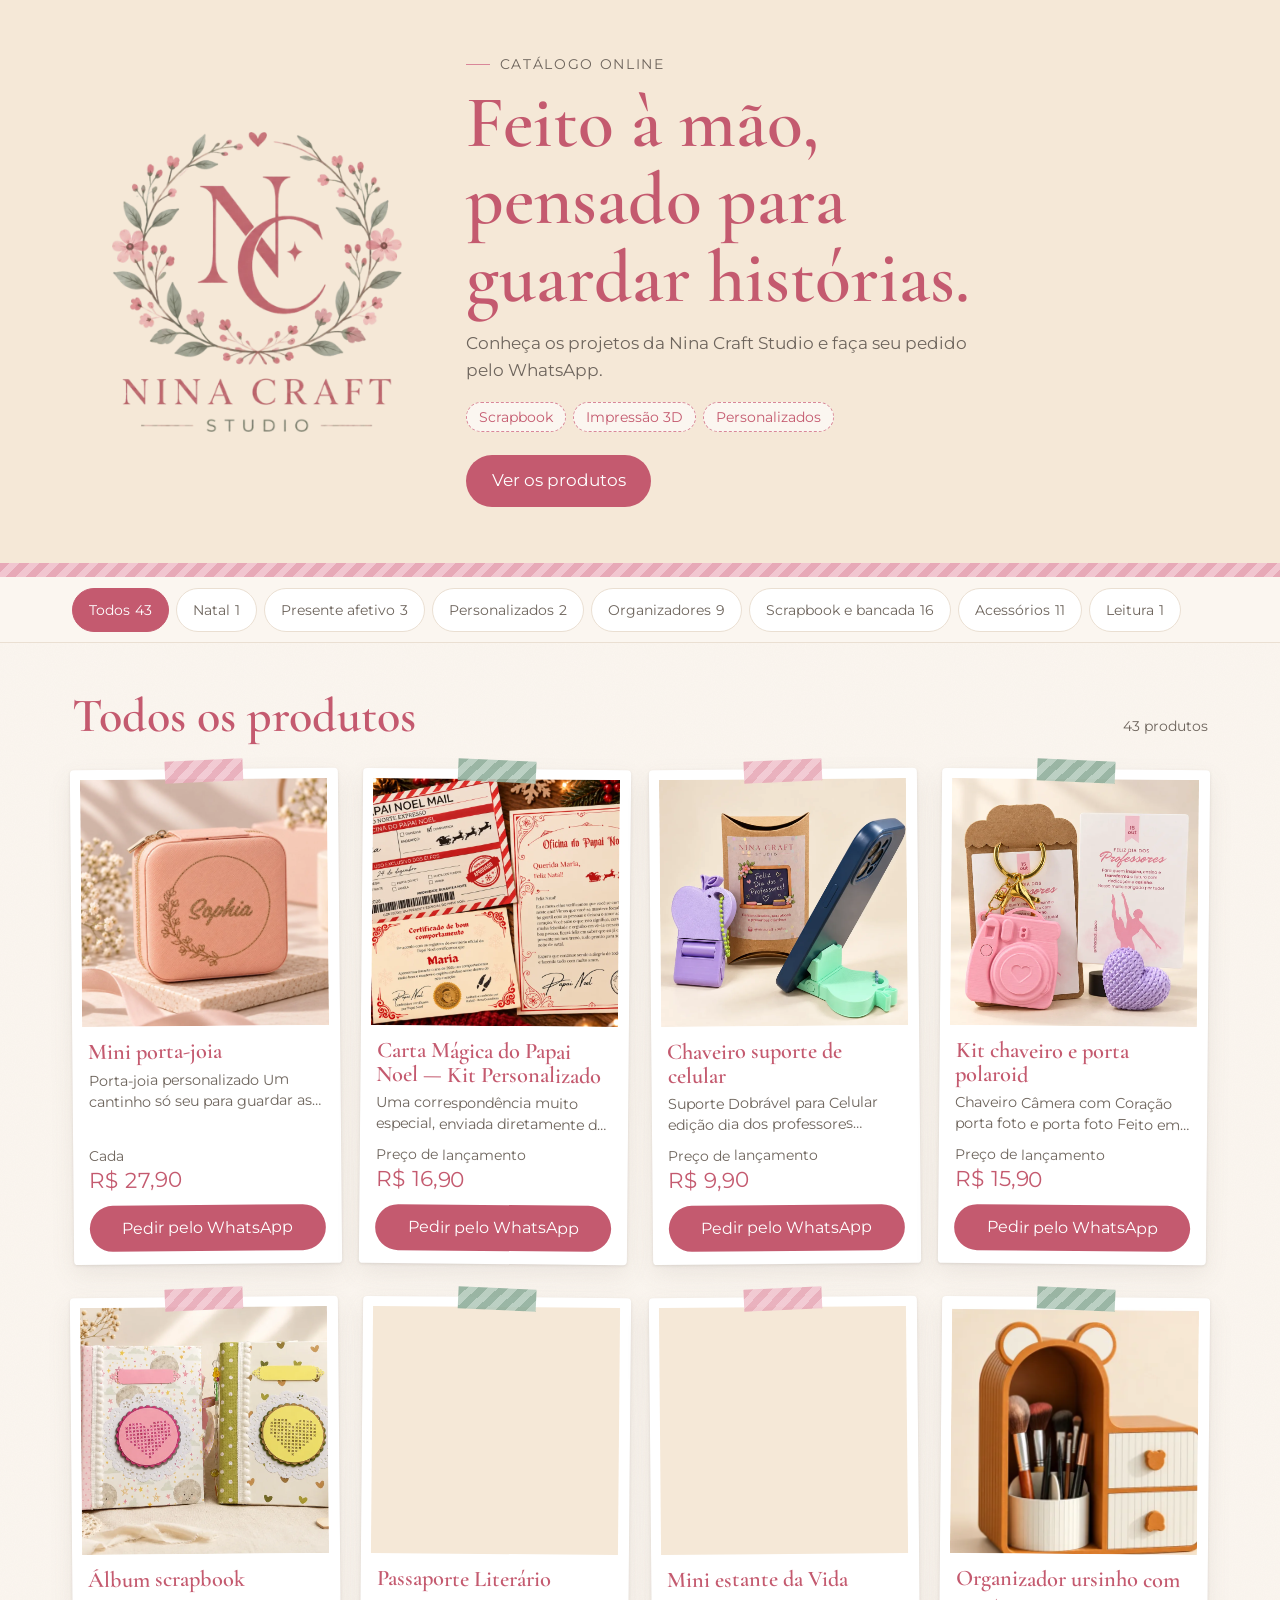
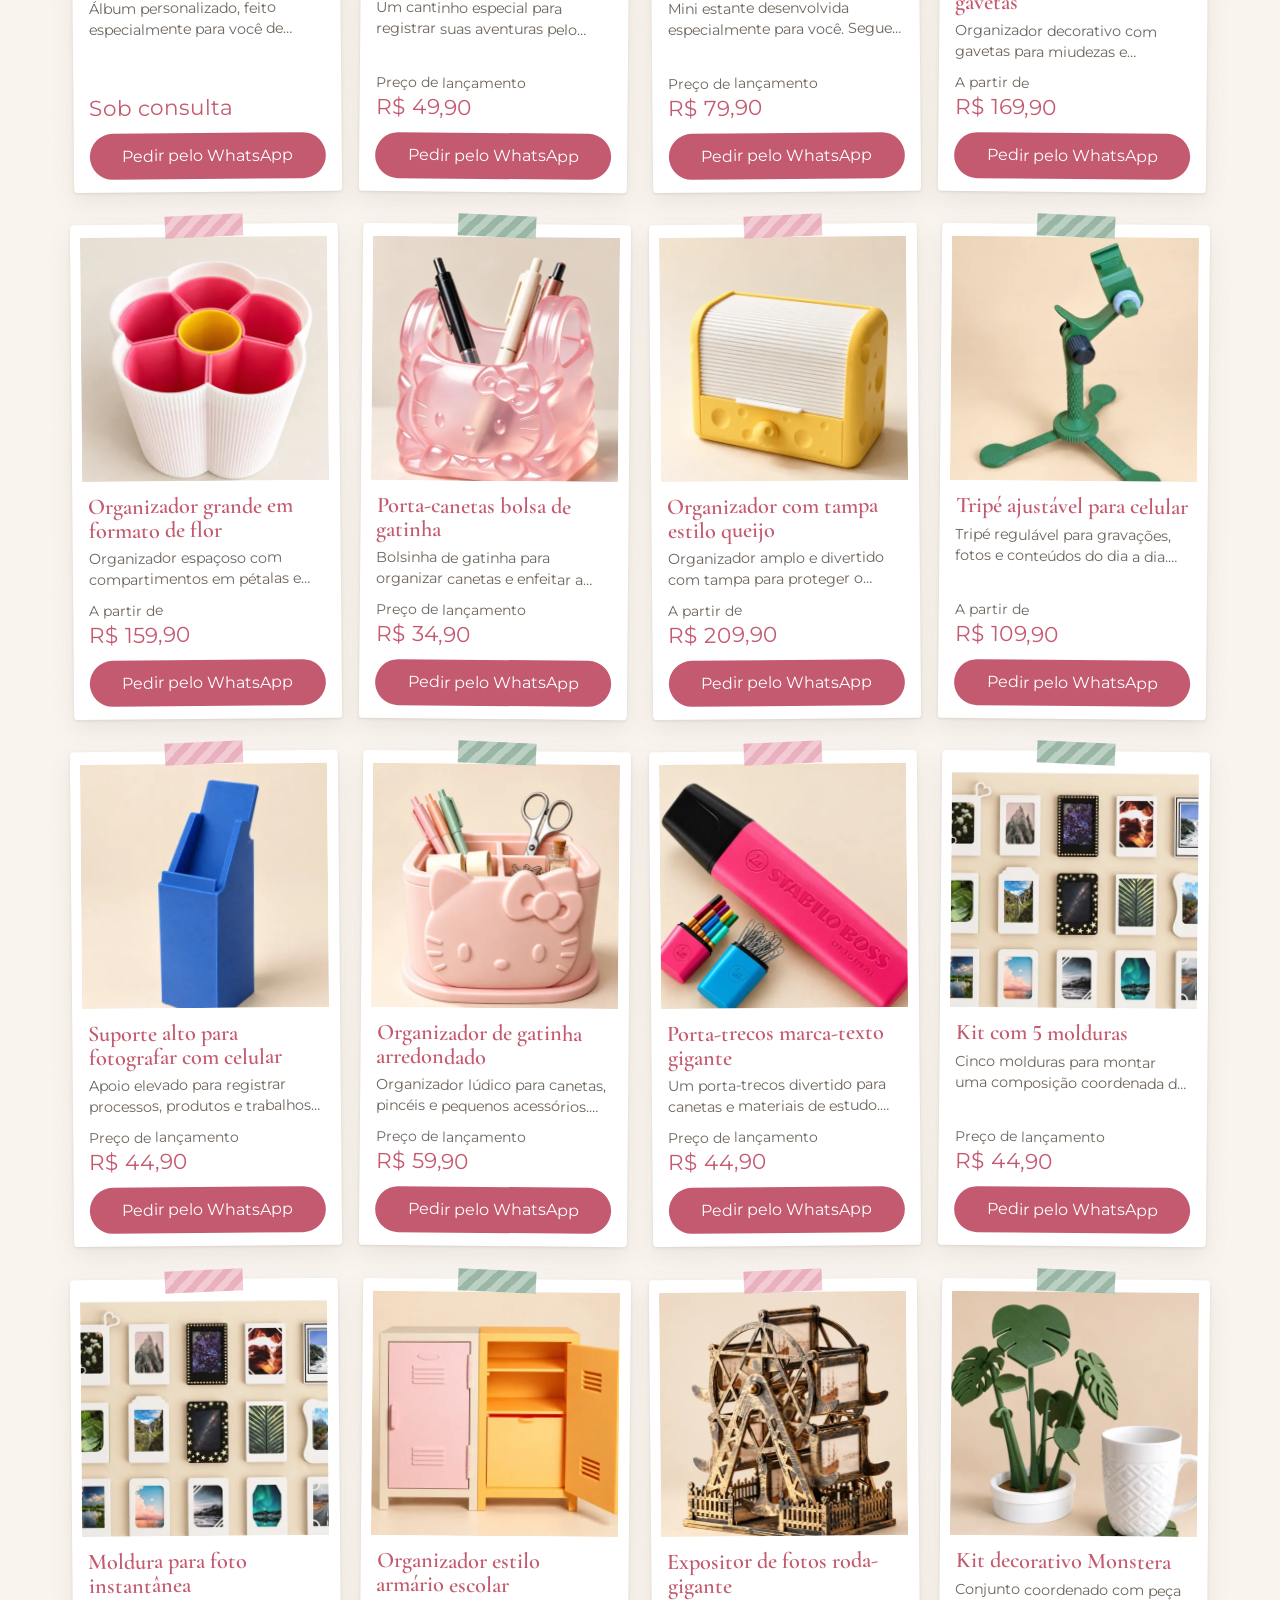
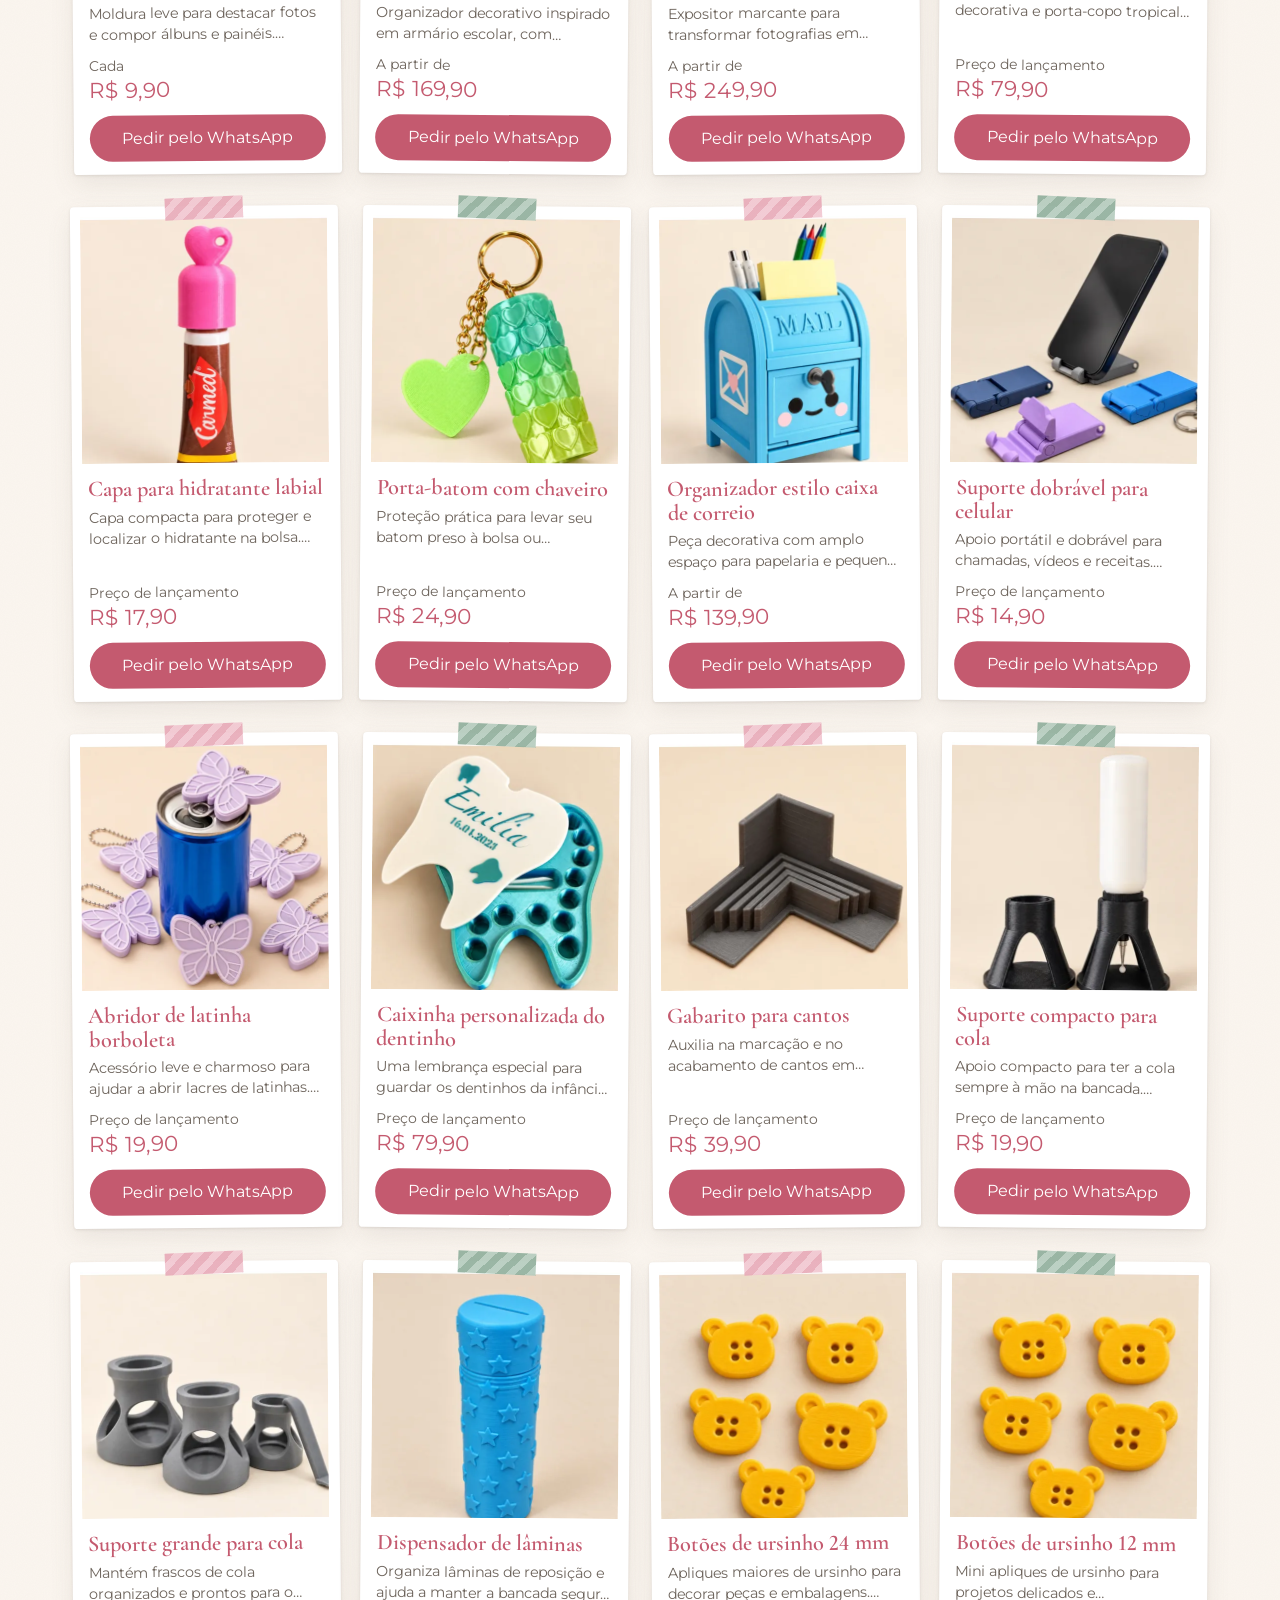
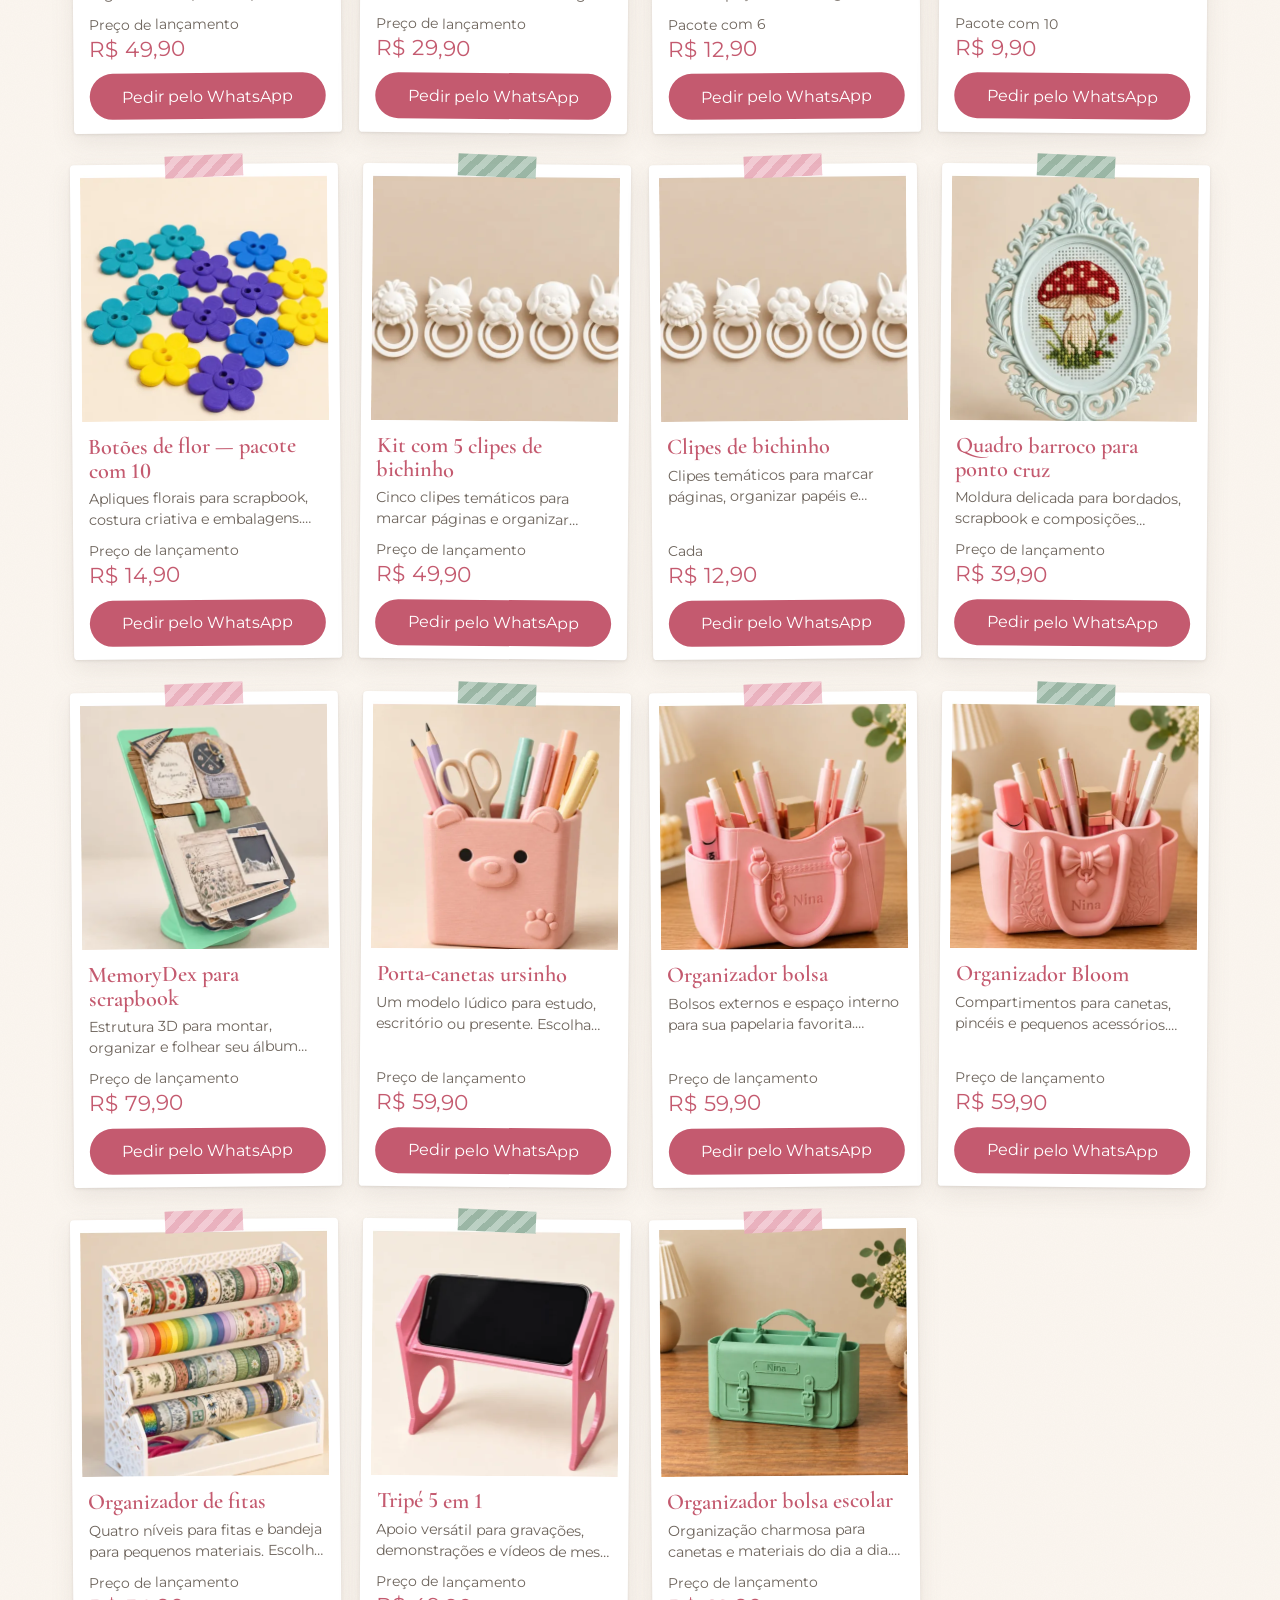
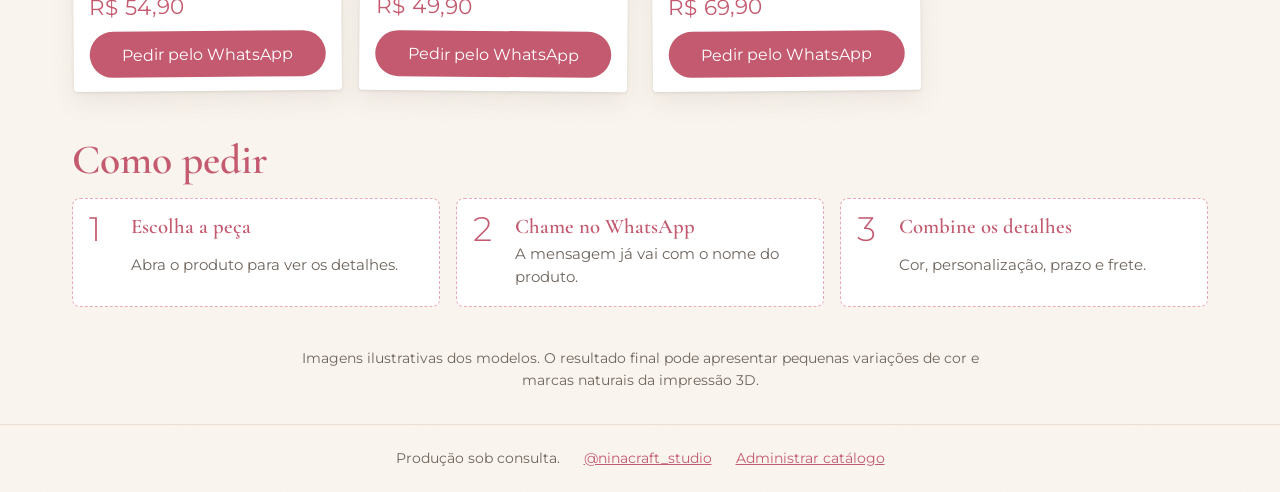
==== commit eba11a69: "Volta logo e cores; muda só as fontes Desfaz b4e6cbe. Do Manual da Marca ficam só as fontes.  Co-Aut" ====
--- a/index.html
+++ b/index.html
@@ -5,14 +5,14 @@
 <meta name="viewport" content="width=device-width, initial-scale=1">
 <title>Nina Craft Studio | Catálogo</title>
 <meta name="description" content="Presentes e papelaria feitos à mão para guardar histórias. Scrapbook, impressão 3D e personalizados. Peça pelo WhatsApp.">
-<meta name="theme-color" content="#FAF7F3">
+<meta name="theme-color" content="#FBF6F0">
 <link rel="canonical" href="https://soananina.github.io/ninacraftstudio/">
 <meta property="og:type" content="website">
 <meta property="og:title" content="Nina Craft Studio | Catálogo">
 <meta property="og:description" content="Presentes e papelaria feitos à mão para guardar histórias.">
 <meta property="og:url" content="https://soananina.github.io/ninacraftstudio/">
 <meta property="og:image" content="https://soananina.github.io/ninacraftstudio/nina-craft-logo.png">
-<link rel="icon" href="favicon.png">
+<link rel="icon" href="favicon.svg">
 <link rel="preconnect" href="https://fonts.googleapis.com">
 <link rel="preconnect" href="https://fonts.gstatic.com" crossorigin>
 <link rel="stylesheet" href="https://fonts.googleapis.com/css2?family=Cormorant+Garamond:wght@500;600&family=Montserrat:wght@300;400&display=swap">
@@ -21,7 +21,7 @@
 <body>
 <header class="hero">
   <div class="hero-inner">
-    <img class="hero-logo" src="nina-craft-logo.webp" alt="Nina Craft Studio" width="700" height="700">
+    <img class="hero-logo" src="nina-craft-logo.webp" alt="Nina Craft Studio" width="700" height="724">
     <div class="hero-copy">
       <p class="eyebrow">Catálogo online</p>
       <h1>Feito à mão, pensado para guardar histórias.</h1>
--- a/styles.css
+++ b/styles.css
@@ -1,53 +1,52 @@
-/* Manual de Identidade Visual Nina Craft v1.0.
-   Fontes: Cormorant Garamond (500, 600) e Montserrat (300, 400).
-   Cores: marfim, rosa pó, rosa antigo, bege linho, verde sálvia, taupe escuro.
-   Texto em taupe, para leitura. Os tons claros ficam em fundos, fitas e filetes.
-   Logo: no mínimo 180px, sem efeito, sem inclinar. Nenhum texto abaixo de 14px. */
+/* Cores e logo: sistema de 28/10/2026 (nina-craft-artes/marca/marca.css).
+   Fontes: só as do Manual da Marca: Cormorant Garamond (500, 600) e Montserrat (300, 400).
+   Texto só em rosa principal ou taupe. Rosa claro, rosa extra, lilás, menta e bege são só fundos, fitas e filetes.
+   Nenhum texto abaixo de 14px. */
 :root {
   color-scheme: light;
-  --marfim:#FAF7F3; --rosa-po:#E8C2BD; --rosa-antigo:#D8A6A2; --linho:#C8B8A6; --salvia:#B7C5B8; --taupe:#6E655D; --branco:#FFFFFF;
-  --papel:#F9F3F0; /* fundo do arquivo oficial da logo */
-  --linha:var(--rosa-po);
+  --rosa:#C45A6F; --rosa-claro:#E7A9B7; --lilas:#B89CC9; --menta:#8FAE9B; --bege:#F5E8D7; --rosa-extra:#D98799;
+  --fundo:#FBF6F0; --taupe:#6E655D; --branco:#FFFFFF; --linha:#EADFD2;
   --serif:"Cormorant Garamond",Georgia,serif; --sans:"Montserrat",Helvetica,Arial,sans-serif;
-  --fita-rosa:repeating-linear-gradient(135deg,var(--rosa-po) 0 7px,var(--marfim) 7px 14px);
-  --fita-salvia:repeating-linear-gradient(135deg,var(--salvia) 0 7px,var(--marfim) 7px 14px);
+  --fita-rosa:repeating-linear-gradient(135deg,var(--rosa-claro) 0 7px,#F1C6D0 7px 14px);
+  --fita-menta:repeating-linear-gradient(135deg,var(--menta) 0 7px,#B4CBBD 7px 14px);
 }
 *,*::before,*::after { box-sizing:border-box; margin:0; padding:0; }
 html { scroll-behavior:smooth; scroll-padding-top:76px; -webkit-text-size-adjust:100%; }
 body {
   color:var(--taupe); font:400 1rem/1.6 var(--sans); -webkit-font-smoothing:antialiased;
-  background-color:var(--marfim);
+  background-color:var(--fundo);
+  background-image:url("data:image/svg+xml,%3Csvg xmlns='http://www.w3.org/2000/svg' width='240' height='240'%3E%3Cfilter id='n'%3E%3CfeTurbulence type='fractalNoise' baseFrequency='.9' numOctaves='2'/%3E%3CfeColorMatrix values='0 0 0 0 .55 0 0 0 0 .45 0 0 0 0 .35 0 0 0 .05 0'/%3E%3C/filter%3E%3Crect width='240' height='240' filter='url(%23n)'/%3E%3C/svg%3E");
 }
 body.has-dialog { overflow:hidden; }
 img { display:block; max-width:100%; }
 a { color:inherit; }
 ul,ol { list-style:none; }
 strong,small { font-weight:400; }
-h1,h2,h3 { font-family:var(--serif); font-weight:600; color:var(--taupe); line-height:1.05; font-variant-numeric:lining-nums; }
-:focus-visible { outline:3px solid var(--taupe); outline-offset:2px; border-radius:4px; }
+h1,h2,h3 { font-family:var(--serif); font-weight:600; color:var(--rosa); line-height:1.05; font-variant-numeric:lining-nums; }
+:focus-visible { outline:3px solid var(--rosa); outline-offset:2px; border-radius:4px; }
 .eyebrow { display:flex; align-items:center; gap:.6rem; color:var(--taupe); font-weight:400; font-size:.875rem; line-height:1.2; letter-spacing:.12em; text-transform:uppercase; }
-.eyebrow::before { content:""; flex:none; width:24px; height:1.5px; background:var(--rosa-antigo); }
+.eyebrow::before { content:""; flex:none; width:24px; height:1.5px; background:var(--rosa-extra); }
 
 /* Topo */
-.hero { background:var(--papel); position:relative; }
+.hero { background:var(--bege); position:relative; }
 .hero::after { content:""; display:block; height:14px; background:var(--fita-rosa); }
-.hero-inner { max-width:1120px; margin:auto; padding:clamp(1.5rem,5vw,3.5rem) clamp(1rem,4vw,2rem); display:grid; grid-template-columns:minmax(180px,320px) 1fr; gap:clamp(1.5rem,5vw,4rem); align-items:center; }
+.hero-inner { max-width:1120px; margin:auto; padding:clamp(1.5rem,5vw,3.5rem) clamp(1rem,4vw,2rem); display:grid; grid-template-columns:minmax(0,290px) 1fr; gap:clamp(1.5rem,5vw,4rem); align-items:center; }
 .hero-logo { width:100%; height:auto; }
-.hero-copy h1 { font-size:clamp(2.6rem,6vw,4.6rem); margin:.7rem 0 .9rem; max-width:15ch; font-weight:500; }
+.hero-copy h1 { font-size:clamp(2.6rem,6vw,4.6rem); margin:.7rem 0 .9rem; max-width:15ch; }
 .hero-text { font-size:1.05rem; max-width:46ch; }
 .hero-tags { display:flex; flex-wrap:wrap; gap:.45rem; margin:1.1rem 0 1.4rem; }
-.hero-tags li { padding:.2rem .75rem; border:1.5px dashed var(--rosa-antigo); border-radius:999px; background:var(--marfim); color:var(--taupe); font-size:.875rem; font-weight:400; }
-.hero-cta { display:inline-block; padding:.8rem 1.6rem; border-radius:999px; background:var(--taupe); color:var(--branco); font-weight:400; font-size:1.05rem; text-decoration:none; transition:opacity .15s; }
+.hero-tags li { padding:.2rem .75rem; border:1.5px dashed var(--rosa-extra); border-radius:999px; background:var(--fundo); color:var(--rosa); font-size:.875rem; font-weight:400; }
+.hero-cta { display:inline-block; padding:.8rem 1.6rem; border-radius:999px; background:var(--rosa); color:var(--branco); font-weight:400; font-size:1.05rem; text-decoration:none; transition:opacity .15s; }
 .hero-cta:hover { opacity:.88; }
 
 /* Filtros */
-.filters { position:sticky; top:0; z-index:5; background:rgba(250,247,243,.97); backdrop-filter:blur(8px); border-bottom:1px solid var(--linha); }
+.filters { position:sticky; top:0; z-index:5; background:rgba(251,246,240,.96); backdrop-filter:blur(8px); border-bottom:1px solid var(--linha); }
 .filters-row { max-width:1200px; margin:auto; padding:.65rem clamp(1rem,4vw,2rem); display:flex; gap:.45rem; overflow-x:auto; scrollbar-width:none; }
 .filters-row::-webkit-scrollbar { display:none; }
 .chip { flex:none; min-height:44px; padding:.4rem 1rem; border:1.5px solid var(--linha); border-radius:999px; background:var(--branco); color:var(--taupe); font:400 .9rem var(--sans); cursor:pointer; transition:background .15s,color .15s,border-color .15s; }
-.chip:hover { border-color:var(--rosa-antigo); }
+.chip:hover { border-color:var(--rosa-extra); }
 .chip small { font-size:.875rem; font-weight:400; margin-left:.3rem; }
-.chip[aria-pressed="true"] { background:var(--taupe); border-color:var(--taupe); color:var(--branco); }
+.chip[aria-pressed="true"] { background:var(--rosa); border-color:var(--rosa); color:var(--branco); }
 
 /* Grade: polaroids com fita washi */
 .catalog { max-width:1200px; margin:auto; padding:clamp(1.5rem,4vw,3rem) clamp(1rem,4vw,2rem); overflow-x:clip; }
@@ -60,58 +59,59 @@
 .card:nth-child(even) { transform:rotate(.5deg); }
 .card:hover { transform:rotate(0) translateY(-3px); box-shadow:0 2px 4px rgba(110,101,93,.18),0 16px 32px rgba(110,101,93,.16); }
 .card::before { content:""; position:absolute; z-index:1; top:-9px; left:50%; width:78px; height:22px; margin-left:-39px; background:var(--fita-rosa); opacity:.9; transform:rotate(-2deg); }
-.card:nth-child(even)::before { background:var(--fita-salvia); transform:rotate(2deg); }
+.card:nth-child(even)::before { background:var(--fita-menta); transform:rotate(2deg); }
 .card-link { display:flex; flex-direction:column; flex:1; text-decoration:none; color:inherit; }
-.card-photo { aspect-ratio:1; overflow:hidden; background:var(--papel); }
+.card-photo { aspect-ratio:1; overflow:hidden; background:var(--bege); }
 .card-photo img { width:100%; height:100%; object-fit:cover; }
 .card-text { padding:.8rem .35rem 0; flex:1; display:flex; flex-direction:column; gap:.45rem; }
 .card h3 { font-size:1.4rem; }
 .card-desc { font-size:.9rem; line-height:1.45; display:-webkit-box; -webkit-box-orient:vertical; -webkit-line-clamp:2; overflow:hidden; }
 .price { margin-top:auto; padding-top:.3rem; display:grid; gap:.05rem; }
 .price span { font-size:.875rem; font-weight:400; line-height:1.25; }
-.price strong { color:var(--taupe); font-size:1.35rem; font-weight:400; line-height:1.3; }
+.price strong { color:var(--rosa); font-size:1.35rem; font-weight:400; line-height:1.3; }
 .price-lg { margin-top:.4rem; }
 .price-lg strong { font-size:1.7rem; }
-.wa { display:flex; align-items:center; justify-content:center; min-height:46px; margin:.7rem .35rem .85rem; padding:.5rem .6rem; border-radius:999px; background:var(--taupe); color:var(--branco); font-weight:400; font-size:1rem; line-height:1.2; text-align:center; text-decoration:none; transition:opacity .15s; }
+.wa { display:flex; align-items:center; justify-content:center; min-height:46px; margin:.7rem .35rem .85rem; padding:.5rem .6rem; border-radius:999px; background:var(--rosa); color:var(--branco); font-weight:400; font-size:1rem; line-height:1.2; text-align:center; text-decoration:none; transition:opacity .15s; }
 .wa:hover { opacity:.88; }
-.wa-off { background:var(--linho); color:var(--taupe); }
-.empty { padding:3rem 1.5rem; text-align:center; border:2px dashed var(--rosa-po); border-radius:8px; }
+.wa-off { background:var(--taupe); }
+.empty { padding:3rem 1.5rem; text-align:center; border:2px dashed var(--rosa-claro); border-radius:8px; }
 .empty h3 { font-size:1.8rem; margin-bottom:.4rem; }
 
 /* Como pedir */
 .how { max-width:1200px; margin:0 auto; padding:0 clamp(1rem,4vw,2rem) clamp(1.5rem,4vw,2.5rem); }
 .how h2 { font-size:clamp(2rem,3.5vw,2.6rem); margin-bottom:1rem; }
 .how ol { display:grid; grid-template-columns:repeat(3,minmax(0,1fr)); gap:1rem; counter-reset:step; }
-.how li { counter-increment:step; display:grid; gap:.15rem; padding:1rem 1.1rem 1rem 3.6rem; position:relative; border:1.5px dashed var(--rosa-po); border-radius:8px; background:var(--branco); }
-.how li::before { content:counter(step); position:absolute; left:1rem; top:.75rem; color:var(--taupe); font:300 2.1rem/1.1 var(--sans); }
-.how strong { color:var(--taupe); font:600 1.3rem/1.2 var(--serif); }
+.how li { counter-increment:step; display:grid; gap:.15rem; padding:1rem 1.1rem 1rem 3.6rem; position:relative; border:1.5px dashed var(--rosa-claro); border-radius:8px; background:var(--branco); }
+.how li::before { content:counter(step); position:absolute; left:1rem; top:.75rem; color:var(--rosa); font:300 2.1rem/1.1 var(--sans); }
+.how strong { color:var(--rosa); font:600 1.3rem/1.2 var(--serif); }
 .how span { font-size:.92rem; }
 .note { max-width:720px; margin:0 auto; padding:0 1rem 2rem; font-size:.875rem; text-align:center; }
 
 .footer { display:flex; flex-wrap:wrap; justify-content:center; gap:.5rem 1.5rem; padding:1.4rem 1rem; border-top:1px solid var(--linha); font-size:.9rem; }
-.footer a { color:var(--taupe); font-weight:400; }
+.footer a { color:var(--rosa); font-weight:400; }
 
 /* Detalhe */
 .detail { width:min(920px,calc(100vw - 2rem)); max-height:calc(100dvh - 2rem); margin:auto; border:0; border-radius:8px; overflow:hidden; background:var(--branco); color:var(--taupe); box-shadow:0 30px 70px rgba(70,60,55,.3); }
 .detail[open] { display:grid; grid-template-columns:minmax(0,1fr) minmax(0,1fr); }
 .detail::backdrop { background:rgba(70,60,55,.55); }
-.detail-media { background:var(--papel); min-height:0; }
+.detail-media { background:var(--bege); min-height:0; }
 .detail-media img { width:100%; height:100%; max-height:calc(100dvh - 2rem); object-fit:cover; }
 .detail-body { padding:1.75rem 1.5rem 1.5rem; overflow-y:auto; max-height:calc(100dvh - 2rem); display:flex; flex-direction:column; gap:.5rem; }
 .detail-body h2 { font-size:clamp(2rem,3.5vw,2.6rem); padding-right:2rem; }
 .detail-desc { white-space:pre-line; margin:.5rem 0 .75rem; overflow-wrap:anywhere; }
 .wa-lg { margin:auto 0 0; flex:none; min-height:50px; font-size:1.05rem; }
-.detail-close { position:absolute; top:.6rem; right:.6rem; z-index:2; width:44px; height:44px; border:0; border-radius:50%; background:rgba(255,255,255,.94); color:var(--taupe); font:300 1.6rem/1 var(--sans); cursor:pointer; box-shadow:0 2px 8px rgba(0,0,0,.15); }
+.detail-close { position:absolute; top:.6rem; right:.6rem; z-index:2; width:44px; height:44px; border:0; border-radius:50%; background:rgba(255,255,255,.94); color:var(--rosa); font:300 1.6rem/1 var(--sans); cursor:pointer; box-shadow:0 2px 8px rgba(0,0,0,.15); }
 
 @media (max-width:1000px) { .grid { grid-template-columns:repeat(3,minmax(0,1fr)); } }
 @media (max-width:720px) {
-  .hero-inner { grid-template-columns:1fr; gap:.7rem; justify-items:center; text-align:center; padding-top:.75rem; padding-bottom:1.25rem; }
-  .hero-logo { width:200px; }
-  .eyebrow { justify-content:center; }
-  .hero-copy h1 { font-size:2.2rem; max-width:none; margin:.5rem 0 .6rem; }
-  .hero-text { font-size:1rem; margin-inline:auto; }
-  .hero-tags { justify-content:center; margin:.8rem 0 0; }
-  .hero-cta { display:none; }
+  .hero-inner { grid-template-columns:112px 1fr; gap:.9rem 1rem; align-items:center; }
+  .hero-copy { display:contents; }
+  .hero-logo { grid-row:1 / span 2; }
+  .hero-copy .eyebrow { grid-column:2; align-self:end; }
+  .hero-copy h1 { grid-column:2; align-self:start; margin:0; font-size:1.95rem; }
+  .hero-text,.hero-tags,.hero-cta { grid-column:1 / -1; }
+  .hero-tags { margin:0; }
+  .hero-cta { text-align:center; }
   .grid { grid-template-columns:repeat(2,minmax(0,1fr)); gap:1.5rem .8rem; }
   .card { padding:.45rem .45rem 0; }
   .card:nth-child(odd) { transform:rotate(-.3deg); }
